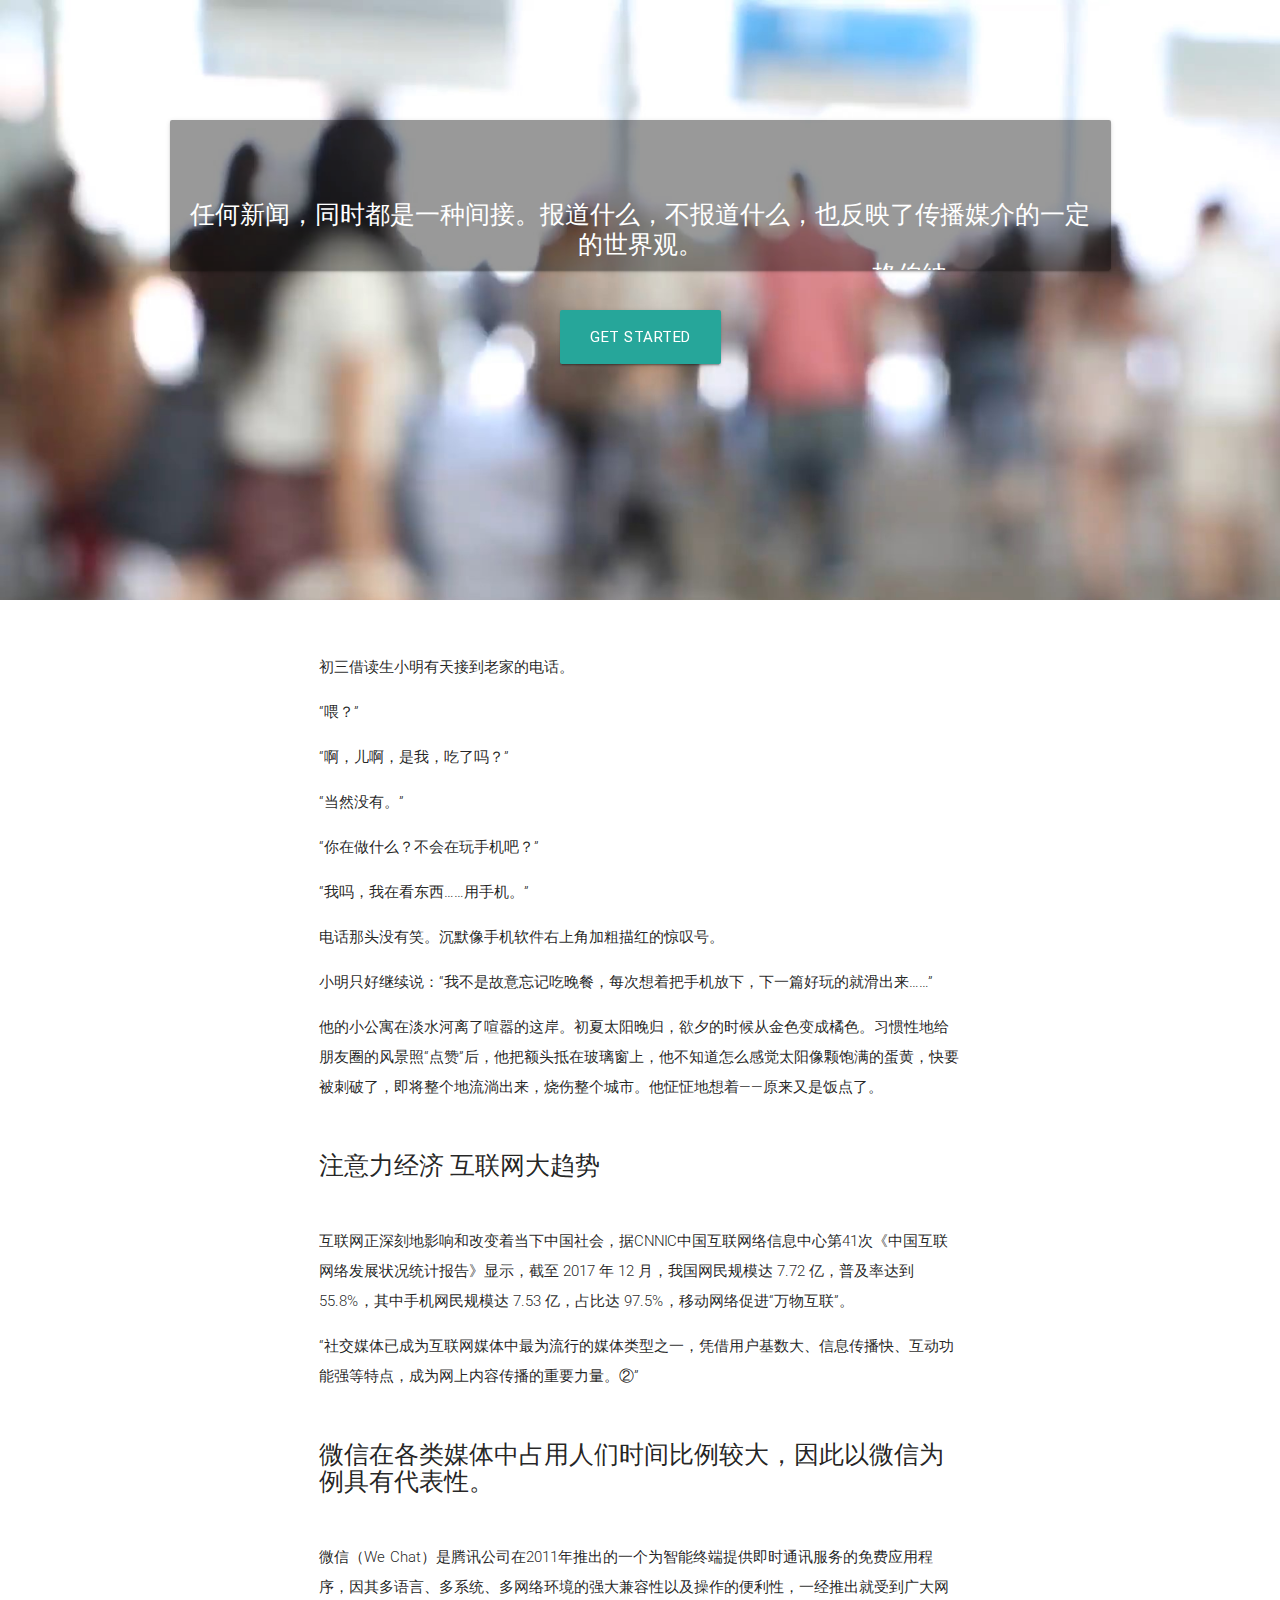
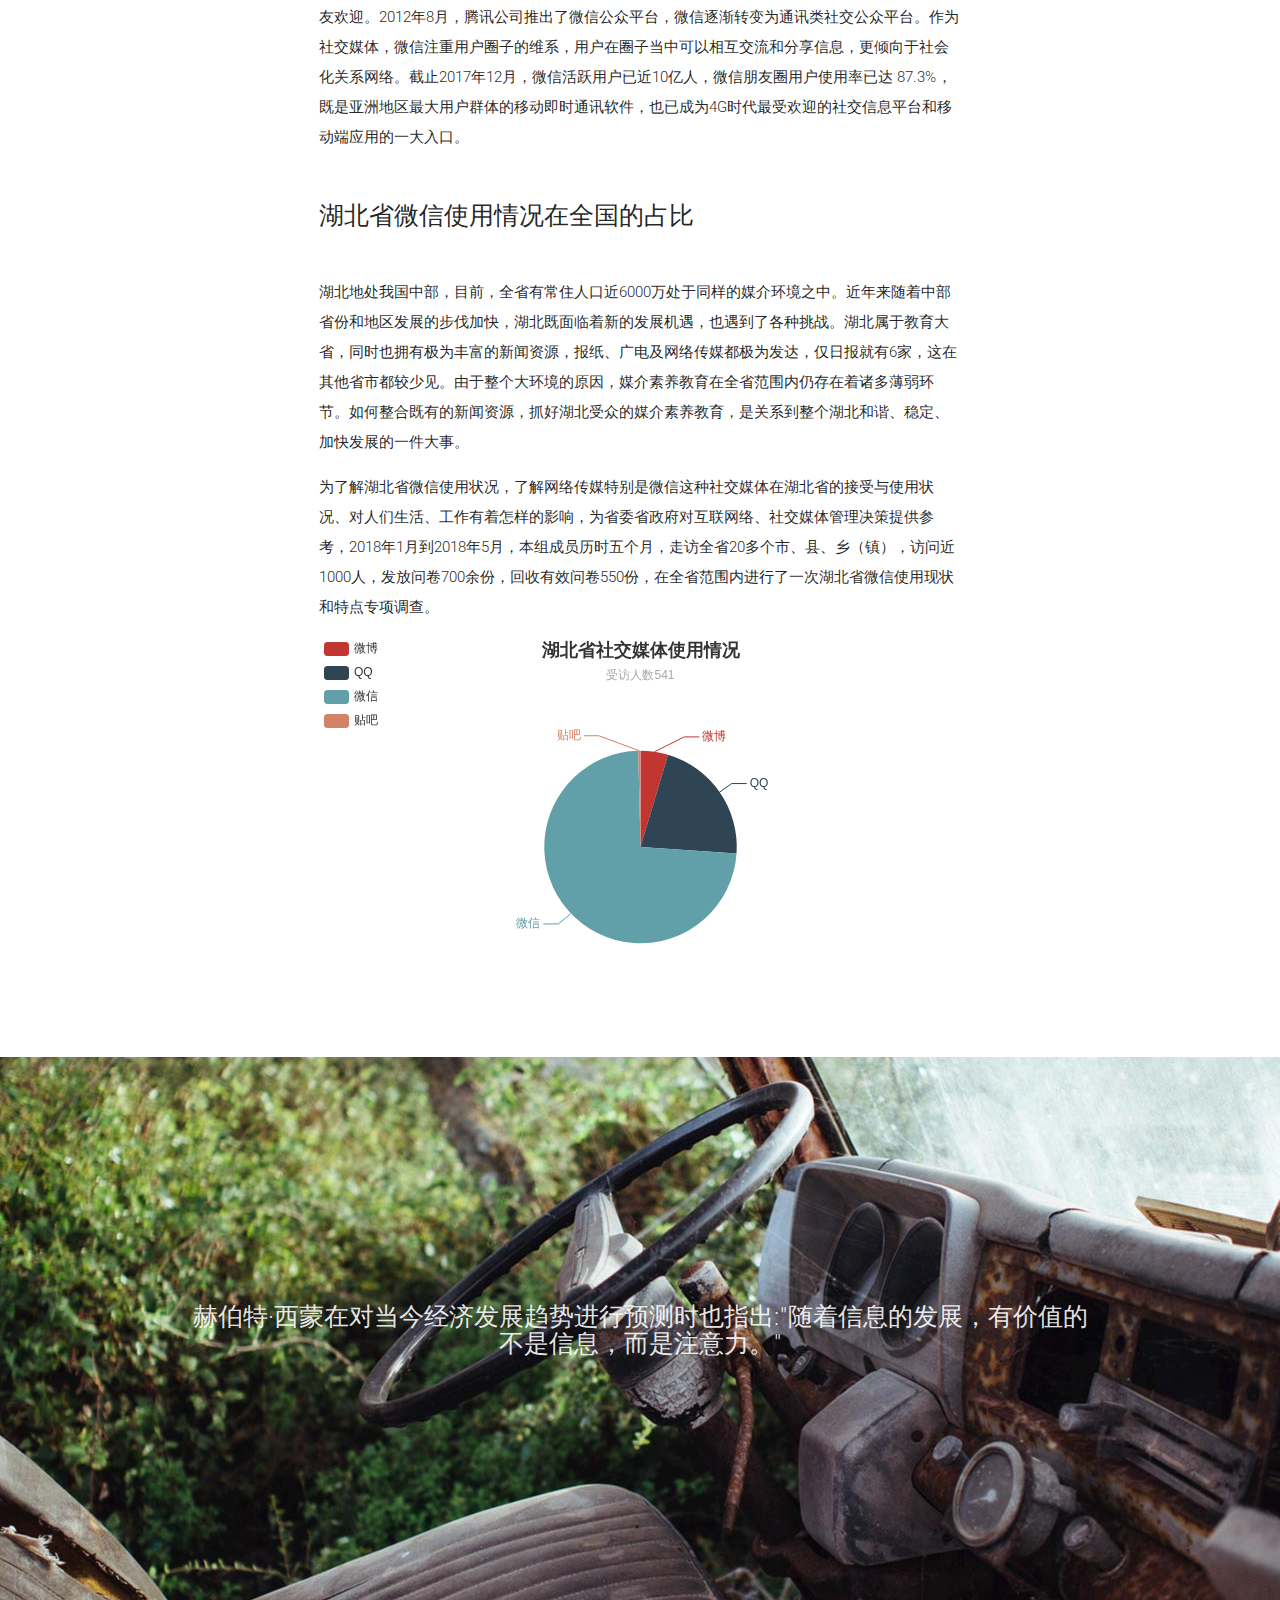
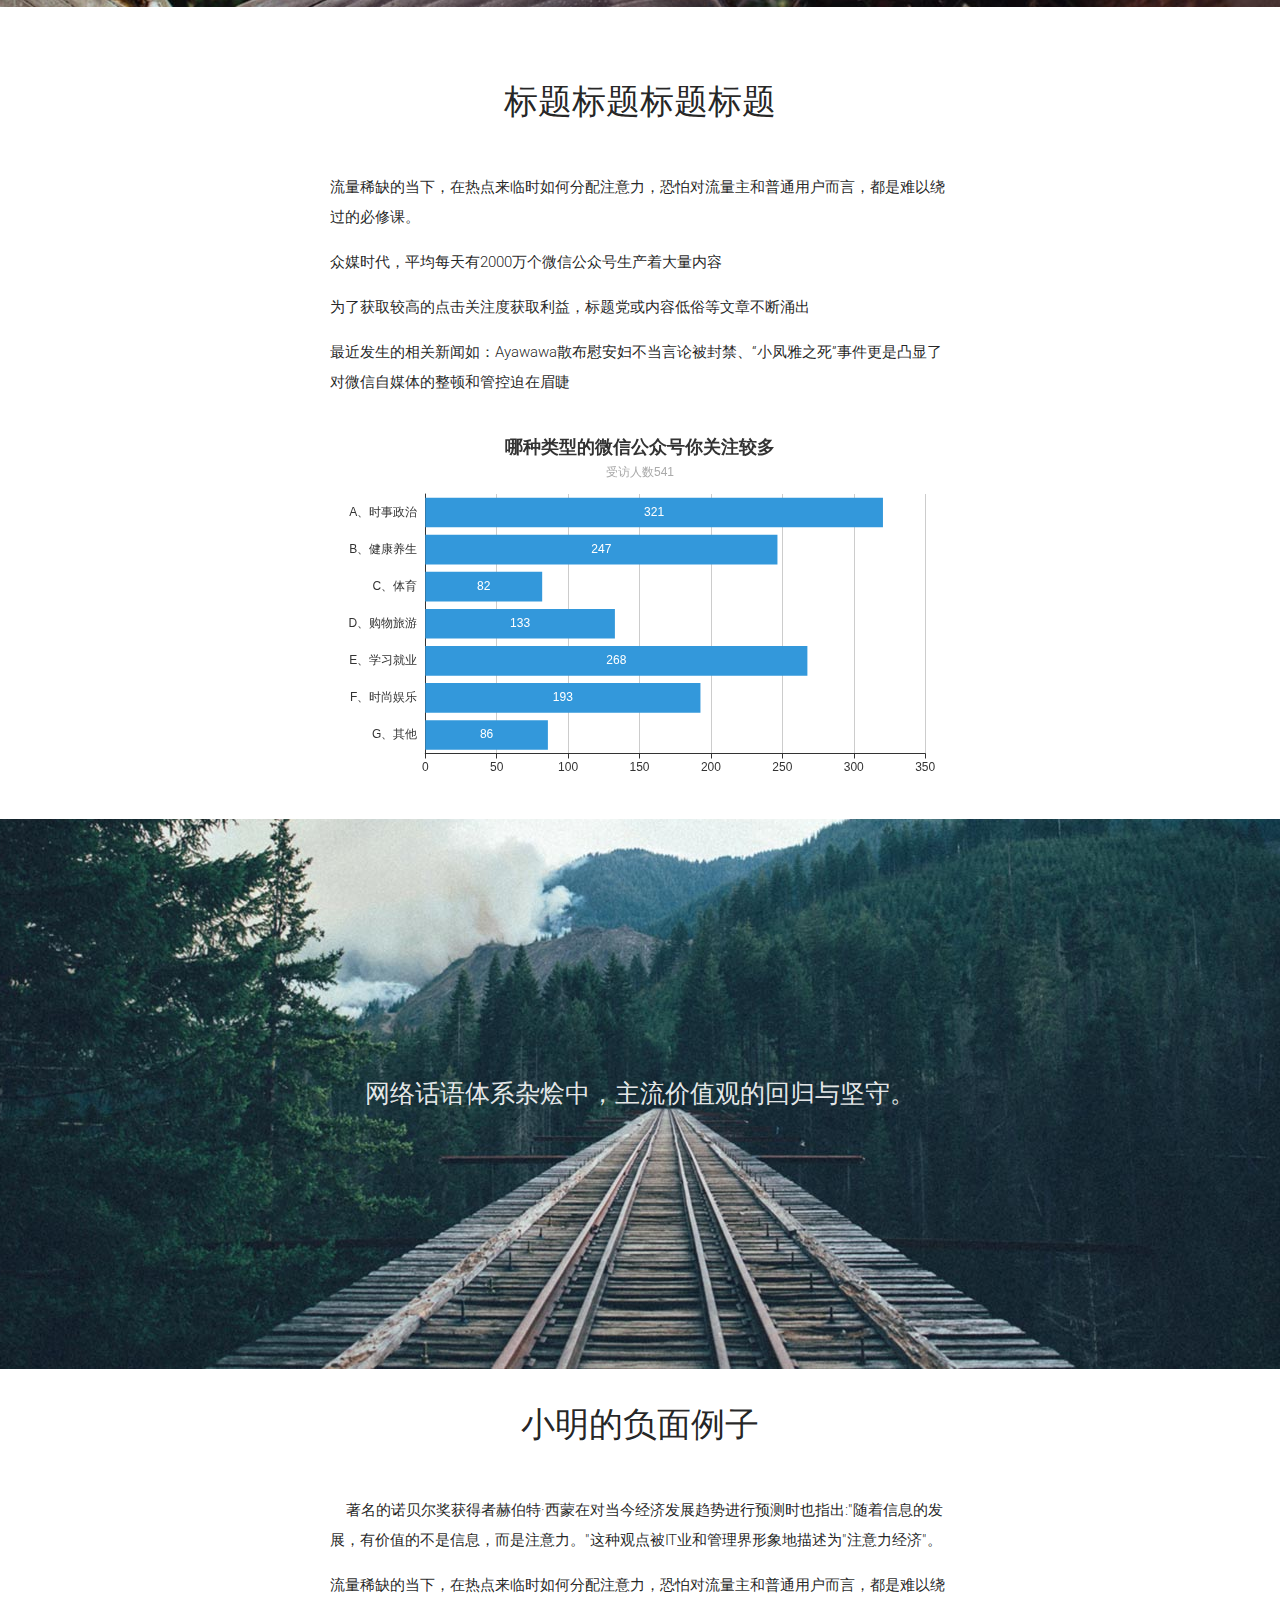
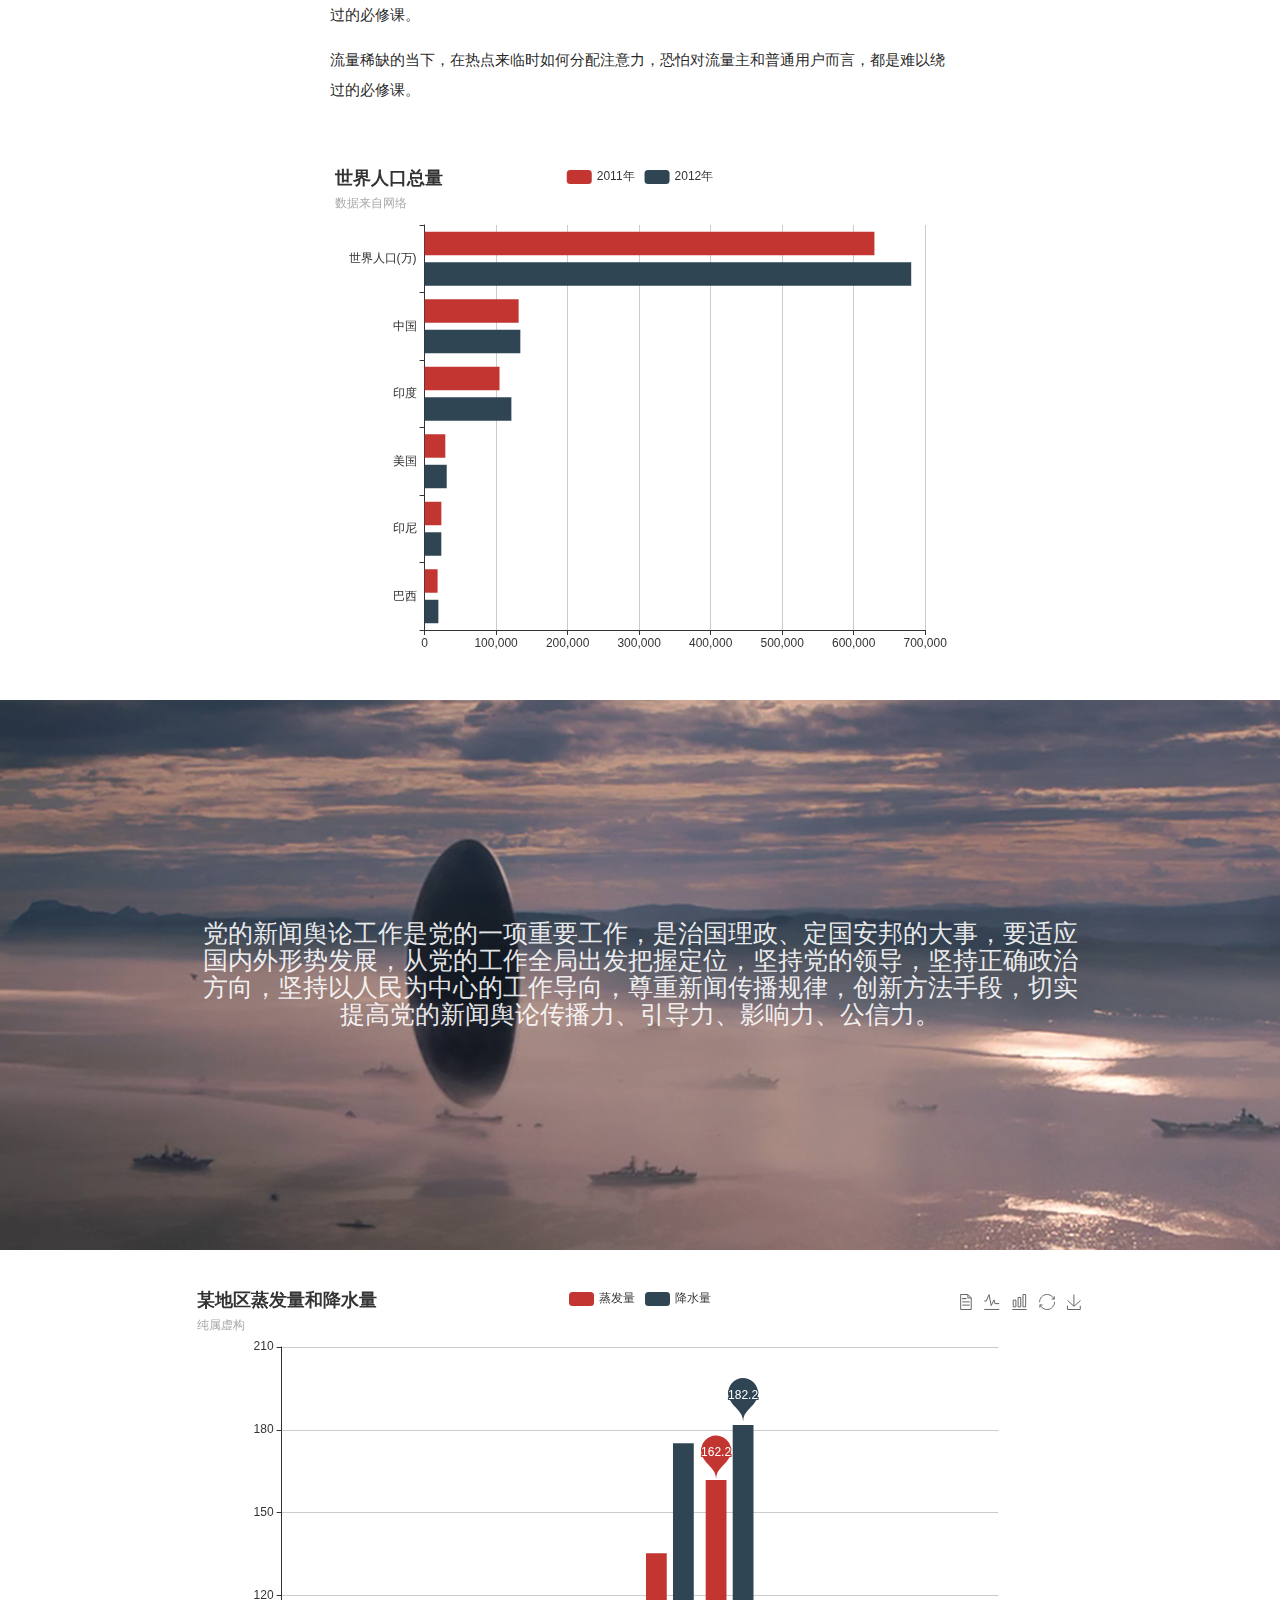
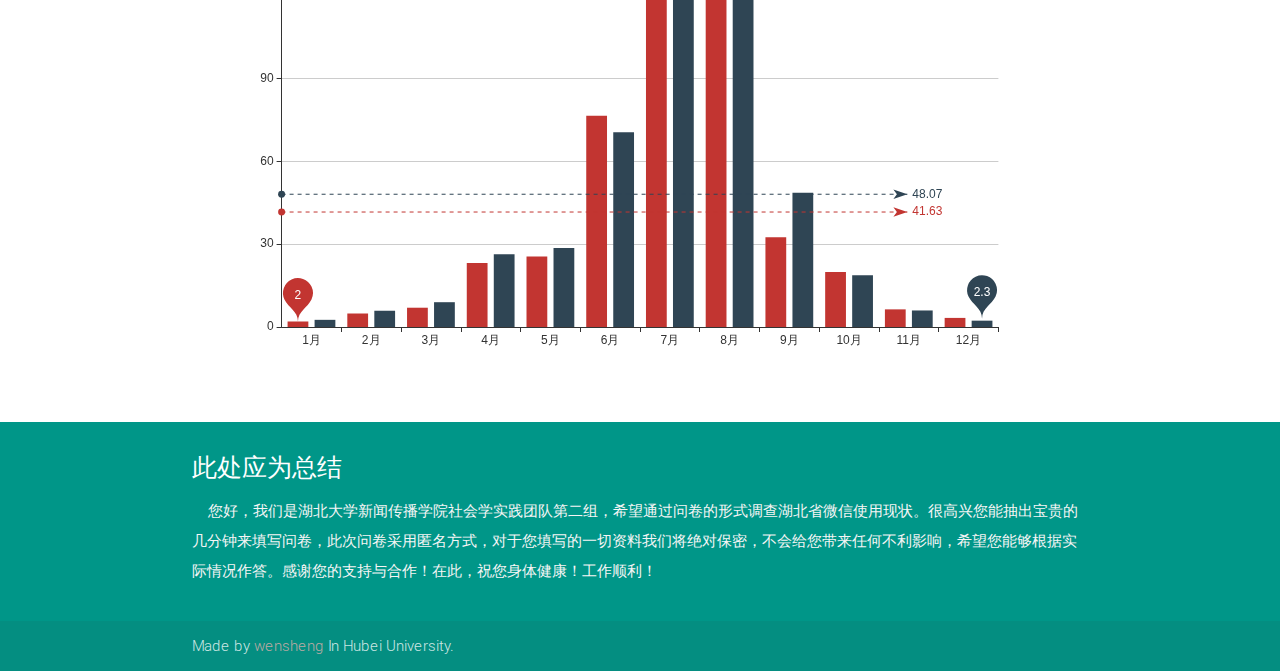
==== index.html @ fddc5b0d "Add files via upload" ====
<!DOCTYPE html>
<html lang="en">
<head>
  <meta http-equiv="Content-Type" content="text/html; charset=UTF-8"/>
  <meta name="viewport" content="width=device-width, initial-scale=1, maximum-scale=1.0, user-scalable=no"/>
  <title>湖北省微信使用状况报告</title>

  <!-- CSS  -->
  <!--<link href="https://fonts.googleapis.com/icon?family=Material+Icons" rel="stylesheet">-->
  <script src="http://libs.baidu.com/jquery/1.11.3/jquery.min.js"></script>
  <link href="css/materialize.css" type="text/css" rel="stylesheet" media="screen,projection"/>
  <link href="css/style.css" type="text/css" rel="stylesheet" media="screen,projection"/>
</head>
<body>
  <div id="index-banner" class="parallax-container parallax-container1">
    <div class="section no-pad-bot">
      <div class="container">
        <br><br>
        <!--<h1 class="header center white-text text-lighten-2">初三的小明沉迷于微信圈</h1>-->
        <p>&nbsp;</p>
        <p>&nbsp;</p>
        <div class="row center valign-wrapperr" style="bottom: 50%; ">
        	 <div class="row center">
		          <div class="card  darken-1" id="head_card">
		            <div class="card-content white-text" id="scroll">
		            	<!--<ul>
		            		<li>任何新闻，同时都是一种间接。报道什么，不报道什么，也反映了传播媒介的一定的世界观。              ——格伯纳</li>
		            		<li>而模仿是最基本的社会现象。                  ——塔尔德</li>
		            	</ul>
		            	<script src="js/scroll.js" type="text/javascript" charset="utf-8"></script>-->
		              <!--<span class="card-title">
		              	<h3 class="header center white-text text-lighten-2">新闻会传达某种世界观——而人们会不知不觉模仿，从而被影响</h3>
		              </span>-->
		              <p>&nbsp;</p>
		              <p>&nbsp;</p>
		              <p>任何新闻，同时都是一种间接。报道什么，不报道什么，也反映了传播媒介的一定的世界观。</p>
		              
		              <p style="text-indent:20em;">——格伯纳</p>
		              <p>&nbsp;</p>
		              <p>&nbsp;</p>
		              <p>而模仿是最基本的社会现象。</p>
		              <p style="text-indent:20em;">——塔尔德</p>
		            
		            </div>    
		          </div>
		        
		      </div>
          <!--<h6 class="header col s12  blue-text text-darken-2">
          	小明的故事 （初三的小明沉迷于微信圈，面对我们的采访，小明妈妈有些恨铁不成钢的说：你看看，怕影响他学习，一个游戏软件都不让他装，就留了个微信让他联系，没想到….脑洞哈哈）
         	互联网正深刻地影响和改变着当下中国社会，据CNNIC中国互联网络信息中心第41次《中国互联网络发展状况统计报告》显示，截至 2017 年 12 月，我国网民规模达 7.72 亿，普及率达到 55.8%，其中手机网民规模达 7.53 亿，占比达 97.5%，移动网络促进“万物互联”。 2012年8月，腾讯公司推出了微信公众平台，微信逐渐转变为通讯类社交公众平台。作为社交媒体，微信注重用户圈子的维系，用户在圈子当中可以相互交流和分享信息，更倾向于社会化关系网络。截止2017年12月，微信活跃用户已近10亿人，微信朋友圈用户使用率已达 87.3%，既是亚洲地区最大用户群体的移动即时通讯软件，也已成为4G时代最受欢迎的社交信息平台和移动端应用的一大入口。
          </h6>-->
        </div>
        <div class="row center">
          <a href="#main" id="download-button" class="btn-large waves-effect waves-light teal lighten-1">Get Started</a>
        </div>
        <br><br>
      </div>
    </div>
    
    <div class="parallax"><!--<img src="background1.jpg" alt="Unsplashed background img 1">-->
    	<video autoplay loop poster="blurrycrowd.jpg" class="responsive-video">
    		<source src="blurrycrowd.mp4" type="video/mp4">
  		</video>
    </div>
  </div>


  <div class="container">
    <div class="section">
	
      <!--   Icon Section   -->
	    <div class="row">
			<div class="container" id="main">
			    <div class="section">
			
			      <div class="row">
			        <div class="col s12 center">
			          <h3><i class="mdi-content-send brown-text"></i></h3>
			         <!-- <h4>互联网正深刻地影响和改变着当下中国社会</h4>-->
			          
			          <p class="left-align light">
			          	初三借读生小明有天接到老家的电话。
			          </p>
			          <p class="left-align light">
			          	“喂？”
			          </p>
			          <p class="left-align light">
			          	“啊，儿啊，是我，吃了吗？”
			          </p>
			          <p class="left-align light">
			          	“当然没有。”
			          </p>
			          <p class="left-align light">
			          	“你在做什么？不会在玩手机吧？”
			          </p>
			          <p class="left-align light">
			          	“我吗，我在看东西……用手机。”
			          </p>
			          
			          <p class="left-align light">
			          	电话那头没有笑。沉默像手机软件右上角加粗描红的惊叹号。
			          </p>
			          <p class="left-align light">
			          	小明只好继续说：“我不是故意忘记吃晚餐，每次想着把手机放下，下一篇好玩的就滑出来……”
			          </p>
			          <p class="left-align light">
			          	他的小公寓在淡水河离了喧嚣的这岸。初夏太阳晚归，欲夕的时候从金色变成橘色。习惯性地给朋友圈的风景照“点赞”后，他把额头抵在玻璃窗上，他不知道怎么感觉太阳像颗饱满的蛋黄，快要被刺破了，即将整个地流淌出来，烧伤整个城市。他怔怔地想着——原来又是饭点了。
			          </p>
			          <br />
			          <h5 class="left-align">注意力经济 互联网大趋势</h5>
			          <br />
			           <p class="left-align light">
			          	互联网正深刻地影响和改变着当下中国社会，据CNNIC中国互联网络信息中心第41次《中国互联网络发展状况统计报告》显示，截至 2017 年 12 月，我国网民规模达 7.72 亿，普及率达到 55.8%，其中手机网民规模达 7.53 亿，占比达 97.5%，移动网络促进“万物互联”。
			          </p>
			          <p class="left-align light">
			          	“社交媒体已成为互联网媒体中最为流行的媒体类型之一，凭借用户基数大、信息传播快、互动功能强等特点，成为网上内容传播的重要力量。②”
			          </p>
			          <br />
			          <h5 class="left-align">微信在各类媒体中占用人们时间比例较大，因此以微信为例具有代表性。</h5>
		            <br />
			           <p class="left-align light">
			          	微信（We Chat）是腾讯公司在2011年推出的一个为智能终端提供即时通讯服务的免费应用程序，因其多语言、多系统、多网络环境的强大兼容性以及操作的便利性，一经推出就受到广大网友欢迎。2012年8月，腾讯公司推出了微信公众平台，微信逐渐转变为通讯类社交公众平台。作为社交媒体，微信注重用户圈子的维系，用户在圈子当中可以相互交流和分享信息，更倾向于社会化关系网络。截止2017年12月，微信活跃用户已近10亿人，微信朋友圈用户使用率已达 87.3%，既是亚洲地区最大用户群体的移动即时通讯软件，也已成为4G时代最受欢迎的社交信息平台和移动端应用的一大入口。
			          </p>
			           
			          <br />
			          <h5 class="left-align">湖北省微信使用情况在全国的占比</h5>
		            <br />
		            <p class="left-align light">
			          	湖北地处我国中部，目前，全省有常住人口近6000万处于同样的媒介环境之中。近年来随着中部省份和地区发展的步伐加快，湖北既面临着新的发展机遇，也遇到了各种挑战。湖北属于教育大省，同时也拥有极为丰富的新闻资源，报纸、广电及网络传媒都极为发达，仅日报就有6家，这在其他省市都较少见。由于整个大环境的原因，媒介素养教育在全省范围内仍存在着诸多薄弱环节。如何整合既有的新闻资源，抓好湖北受众的媒介素养教育，是关系到整个湖北和谐、稳定、加快发展的一件大事。
			          </p>
			          <p class="left-align light">
			          	为了解湖北省微信使用状况，了解网络传媒特别是微信这种社交媒体在湖北省的接受与使用状况、对人们生活、工作有着怎样的影响，为省委省政府对互联网络、社交媒体管理决策提供参考，2018年1月到2018年5月，本组成员历时五个月，走访全省20多个市、县、乡（镇），访问近1000人，发放问卷700余份，回收有效问卷550份，在全省范围内进行了一次湖北省微信使用现状和特点专项调查。
			          </p>
			            <div class="responsive-img" style="height: 350px;">
				         		<div id="container1" style="height: 100%"></div>				      
			            </div>
		            </div>
			      </div>
			    </div>
			 </div>
        </div>
      </div>

    </div>
  </div>


  <div class="parallax-container valign-wrapper">
    <div class="section no-pad-bot">
      <div class="container">
        <div class="row center">
          <h5 class="header col s12 light">
          	赫伯特·西蒙在对当今经济发展趋势进行预测时也指出:"随着信息的发展，有价值的不是信息，而是注意力。"
          </h5>
          <!--<h5 class="header col s4 offset-s8">
          	————江泽民
          </h5>-->
        </div>
      </div>
    </div>
    <div class="parallax"><img src="background2.jpg" alt="Unsplashed background img 2"></div>
  </div>

  <div class="container">
    <div class="section">

      <div class="row">
      	<div class="container"> 
        <div class="col s12 center">
          <h3><i class="mdi-content-send brown-text"></i></h3>
          <br />
          <h4 >标题标题标题标题</h4>
          <br />
          <p class="left-align light">
          	流量稀缺的当下，在热点来临时如何分配注意力，恐怕对流量主和普通用户而言，都是难以绕过的必修课。
          </p>
         
           <p class="left-align light">
          	众媒时代，平均每天有2000万个微信公众号生产着大量内容
          </p>
          <p class="left-align light">
          	为了获取较高的点击关注度获取利益，标题党或内容低俗等文章不断涌出
          </p>
          <p class="left-align light">
          	最近发生的相关新闻如：Ayawawa散布慰安妇不当言论被封禁、“小凤雅之死”事件更是凸显了对微信自媒体的整顿和管控迫在眉睫
          </p>
          <br />
          
          <div class="responsive-img" style="height: 350px;">
          	
          	<div id="container2" style="height: 100%"></div>
          </div>	      
        </div>
      
      	</div>
     </div>
    </div>
  </div>


  <div class="parallax-container valign-wrapper">
    <div class="section no-pad-bot">
      <div class="container">
        <div class="row center">
          <h5 class="header col s12 light">
          	网络话语体系杂烩中，主流价值观的回归与坚守。
          </h5>
        </div>
      </div>
    </div>
    <div class="parallax"><img src="background3.jpg" alt="Unsplashed background img 3"></div>
  </div>
  
  <div class="container">
    <div class="section">

      <div class="row">
      	<div class="container">
	        <div class="col s12 center">
	          <h3><i class="mdi-content-send brown-text"></i></h3>
	          <h4>小明的负面例子</h4>
	          <br />
	          <p class="left-align light">
	          	&nbsp;&nbsp;&nbsp;&nbsp;著名的诺贝尔奖获得者赫伯特·西蒙在对当今经济发展趋势进行预测时也指出:"随着信息的发展，有价值的不是信息，而是注意力。"这种观点被IT业和管理界形象地描述为"注意力经济"。
	          </p>
	          <p class="left-align light">
          	流量稀缺的当下，在热点来临时如何分配注意力，恐怕对流量主和普通用户而言，都是难以绕过的必修课。
          	</p>
          	<p class="left-align light">
          	流量稀缺的当下，在热点来临时如何分配注意力，恐怕对流量主和普通用户而言，都是难以绕过的必修课。
          	</p>
	          <br /><br />
	          <div class="responsive-img" style="height: 500px;">
	          	<div id="container3" style="height: 100%"></div>
	          </div>	      
	        </div>
      
      	</div>
	</div>
    </div>
  </div>
  
  <div class="parallax-container valign-wrapper">
    <div class="section no-pad-bot">
      <div class="container">
        <div class="row center">
          <h5 class="header col s12 light">
          	党的新闻舆论工作是党的一项重要工作，是治国理政、定国安邦的大事，要适应国内外形势发展，从党的工作全局出发把握定位，坚持党的领导，坚持正确政治方向，坚持以人民为中心的工作导向，尊重新闻传播规律，创新方法手段，切实提高党的新闻舆论传播力、引导力、影响力、公信力。
          </h5>
        </div>
      </div>
    </div>
    <div class="parallax"><img src="img/bg6.jpg" alt="Unsplashed background img 3"></div>
  </div>
  
  <div class="container">
    <div class="section">

      <div class="row">
        <div class="col s12 center">
          <h3><i class="mdi-content-send brown-text"></i></h3>
          
          <div class="responsive-img" style="height: 700px;">
          	<div id="container4" style="height: 100%"></div>
          </div>	      
        </div>
      </div>

    </div>
  </div>
  
 

  <footer class="page-footer teal">
    <div class="container">
      <div class="row">
        <div class="col s12 ">
          <h5 class="white-text">此处应为总结</h5>
          <p class="grey-text text-lighten-4">
          	&nbsp;&nbsp;&nbsp;&nbsp;您好，我们是湖北大学新闻传播学院社会学实践团队第二组，希望通过问卷的形式调查湖北省微信使用现状。很高兴您能抽出宝贵的几分钟来填写问卷，此次问卷采用匿名方式，对于您填写的一切资料我们将绝对保密，不会给您带来任何不利影响，希望您能够根据实际情况作答。感谢您的支持与合作！在此，祝您身体健康！工作顺利！
          </p>


        </div>
        <!--<div class="col l3 s12">
          <h5 class="white-text">Settings</h5>
          <ul>
            <li><a class="white-text" href="#!">Link 1</a></li>
            <li><a class="white-text" href="#!">Link 2</a></li>
            <li><a class="white-text" href="#!">Link 3</a></li>
            <li><a class="white-text" href="#!">Link 4</a></li>
          </ul>
        </div>
        <div class="col l3 s12">
          <h5 class="white-text">Connect</h5>
          <ul>
            <li><a class="white-text" href="#!">Link 1</a></li>
            <li><a class="white-text" href="#!">Link 2</a></li>
            <li><a class="white-text" href="#!">Link 3</a></li>
            <li><a class="white-text" href="#!">Link 4</a></li>
          </ul>
        </div>-->
      </div>
    </div>
    <div class="footer-copyright">
      <div class="container">
      Made by <a class="brown-text text-lighten-3" href="mailto:948290581@qq.com">wensheng</a> In Hubei University.
      </div>
    </div>
  </footer>


  <!--  Scripts-->
  <script src="js/jquery-3.3.1.min.js" type="text/javascript" charset="utf-8"></script>
  <script src="js/materialize.js"></script>
  <script src="js/init.js"></script>
  <script src="js/echarts.common.min.js" type="text/javascript" charset="utf-8"></script>
    <script type="text/javascript">
		var dom = document.getElementById("container1");
		var myChart = echarts.init(dom);
		var app = {};
		option = null;
		option = {
    title : {
        text: '湖北省社交媒体使用情况',
        subtext: '受访人数541',
        x:'center'
    },
    tooltip : {
        trigger: 'item',
        formatter: "{a} <br/>{b} : {c} ({d}%)"
    },
    legend: {
        orient: 'vertical',
        left: 'left',
        data: ['微博','QQ','微信','贴吧']
    },
    series : [
        {
            name: '访问来源',
            type: 'pie',
            radius : '55%',
            center: ['50%', '60%'],
            data:[
                {value:25, name:'微博'},
                {value:116, name:'QQ'},
                {value:398, name:'微信'},
                {value:2, name:'贴吧'}
            ],
            itemStyle: {
                emphasis: {
                    shadowBlur: 10,
                    shadowOffsetX: 0,
                    shadowColor: 'rgba(0, 0, 0, 0.5)'
                }
            }
        }
    ]
};
		if (option && typeof option === "object") {
			myChart.setOption(option, true);
		}
   </script>

    <script type="text/javascript">
			var dom = document.getElementById("container2");
			var myChart = echarts.init(dom);
			var app = {};
			app.title = '正负条形图';

option = {
	title : {
        text: '哪种类型的微信公众号你关注较多',
        subtext: '受访人数541',
        x:'center'
    },
	color: ['#3398DB'],
    tooltip : {
        trigger: 'axis',
        axisPointer : {            // 坐标轴指示器，坐标轴触发有效
            type : 'shadow'        // 默认为直线，可选为：'line' | 'shadow'
        }
    },
    
    grid: {
        left: '3%',
        right: '4%',
        bottom: '3%',
        containLabel: true
    },
    xAxis : [
        {
            type : 'value'
        }
    ],
    yAxis : [
        {
            type : 'category',
            axisTick : {show: false},
            data : ['G、其他','F、时尚娱乐','E、学习就业','D、购物旅游','C、体育','B、健康养生','A、时事政治']
        }
    ],
    series : [
        {
            name:'受访人数541',
            type:'bar',
            label: {
                normal: {
                    show: true,
                    position: 'inside'
                }
            },
            data:[86, 193, 268, 133, 82, 247, 321]
        }
    ]
};
			if (option && typeof option === "object") {
				myChart.setOption(option, true);
			}
       </script>
        <script type="text/javascript">
			var dom = document.getElementById("container3");
			var myChart = echarts.init(dom);
			var app = {};
			option = null;
			app.title = '世界人口总量 - 条形图';

			option = {
				title: {
					text: '世界人口总量',
					subtext: '数据来自网络'
				},
				tooltip: {
					trigger: 'axis',
					axisPointer: {
						type: 'shadow'
					}
				},
				legend: {
					data: ['2011年', '2012年']
				},
				grid: {
					left: '3%',
					right: '4%',
					bottom: '3%',
					containLabel: true
				},
				xAxis: {
					type: 'value',
					boundaryGap: [0, 0.01]
				},
				yAxis: {
					type: 'category',
					data: ['巴西','印尼','美国','印度','中国','世界人口(万)']
				},
				series: [
					{
						name: '2011年',
						type: 'bar',
						data: [18203, 23489, 29034, 104970, 131744, 630230]
					},
					{
						name: '2012年',
						type: 'bar',
						data: [19325, 23438, 31000, 121594, 134141, 681807]
					}
				]
			};
			;
			if (option && typeof option === "object") {
				myChart.setOption(option, true);
			}
       </script>
        <script type="text/javascript">
			var dom = document.getElementById("container4");
			var myChart = echarts.init(dom);
			var app = {};
			option = null;
			option = {
			    title : {
			        text: '某地区蒸发量和降水量',
			        subtext: '纯属虚构'
			    },
			    tooltip : {
			        trigger: 'axis'
			    },
			    legend: {
			        data:['蒸发量','降水量']
			    },
			    toolbox: {
			        show : true,
			        feature : {
			            dataView : {show: true, readOnly: false},
			            magicType : {show: true, type: ['line', 'bar']},
			            restore : {show: true},
			            saveAsImage : {show: true}
			        }
			    },
			    calculable : true,
			    xAxis : [
			        {
			            type : 'category',
			            data : ['1月','2月','3月','4月','5月','6月','7月','8月','9月','10月','11月','12月']
			        }
			    ],
			    yAxis : [
			        {
			            type : 'value'
			        }
			    ],
			    series : [
			        {
			            name:'蒸发量',
			            type:'bar',
			            data:[2.0, 4.9, 7.0, 23.2, 25.6, 76.7, 135.6, 162.2, 32.6, 20.0, 6.4, 3.3],
			            markPoint : {
			                data : [
			                    {type : 'max', name: '最大值'},
			                    {type : 'min', name: '最小值'}
			                ]
			            },
			            markLine : {
			                data : [
			                    {type : 'average', name: '平均值'}
			                ]
			            }
			        },
			        {
			            name:'降水量',
			            type:'bar',
			            data:[2.6, 5.9, 9.0, 26.4, 28.7, 70.7, 175.6, 182.2, 48.7, 18.8, 6.0, 2.3],
			            markPoint : {
			                data : [
			                    {name : '年最高', value : 182.2, xAxis: 7, yAxis: 183},
			                    {name : '年最低', value : 2.3, xAxis: 11, yAxis: 3}
			                ]
			            },
			            markLine : {
			                data : [
			                    {type : 'average', name : '平均值'}
			                ]
			            }
			        }
			    ]
			};
			;
			if (option && typeof option === "object") {
			    myChart.setOption(option, true);
			}
       </script>
  </body>
</html>
---- css/style.css ----
/* Custom Stylesheet */
/**
 * Use this file to override Materialize files so you can update
 * the core Materialize files in the future
 *
 * Made By MaterializeCSS.com
 */

nav ul a,
nav .brand-logo {
  color: #444;
}

p {
  line-height: 2rem;
}

.button-collapse {
  color: #26a69a;
}
.card {
	/*width:700px;*/
	height:150px;
	overflow:hidden;
	margin:auto;
	position:relative;
}
@keyframes anis {
	100% {
	transform:translateY(-200px)
}}img {
	position:absolute;
}
#scroll {
	animation:anis 10s linear infinite;
	font-size: 25px;
}
#scroll:hover {
	animation-play-state:paused;
}
.container:first-child {
	position: relative;
}

.parallax-container1 {
  min-height: 600px !important;
  line-height: 0;
  height: auto;
}

.parallax-container {
  min-height: 550px;
  line-height: 0;
  height: auto;
  color: rgba(255,255,255,.9);
}
  .parallax-container .section {
    width: 100%;
  }

@media only screen and (max-width : 992px) {
  .parallax-container .section {
    position: absolute;
    top: 40%;
  }
  #index-banner .section {
    top: 10%;
  }
}

@media only screen and (max-width : 600px) {
  #index-banner .section {
    top: 0;
  }
}

.icon-block {
  padding: 0 15px;
}
.icon-block .material-icons {
  font-size: inherit;
}

footer.page-footer {
  margin: 0;
}

#head_card {
	background-color: rgba(0,0,0,0.4);
}
#first_left {
	
}
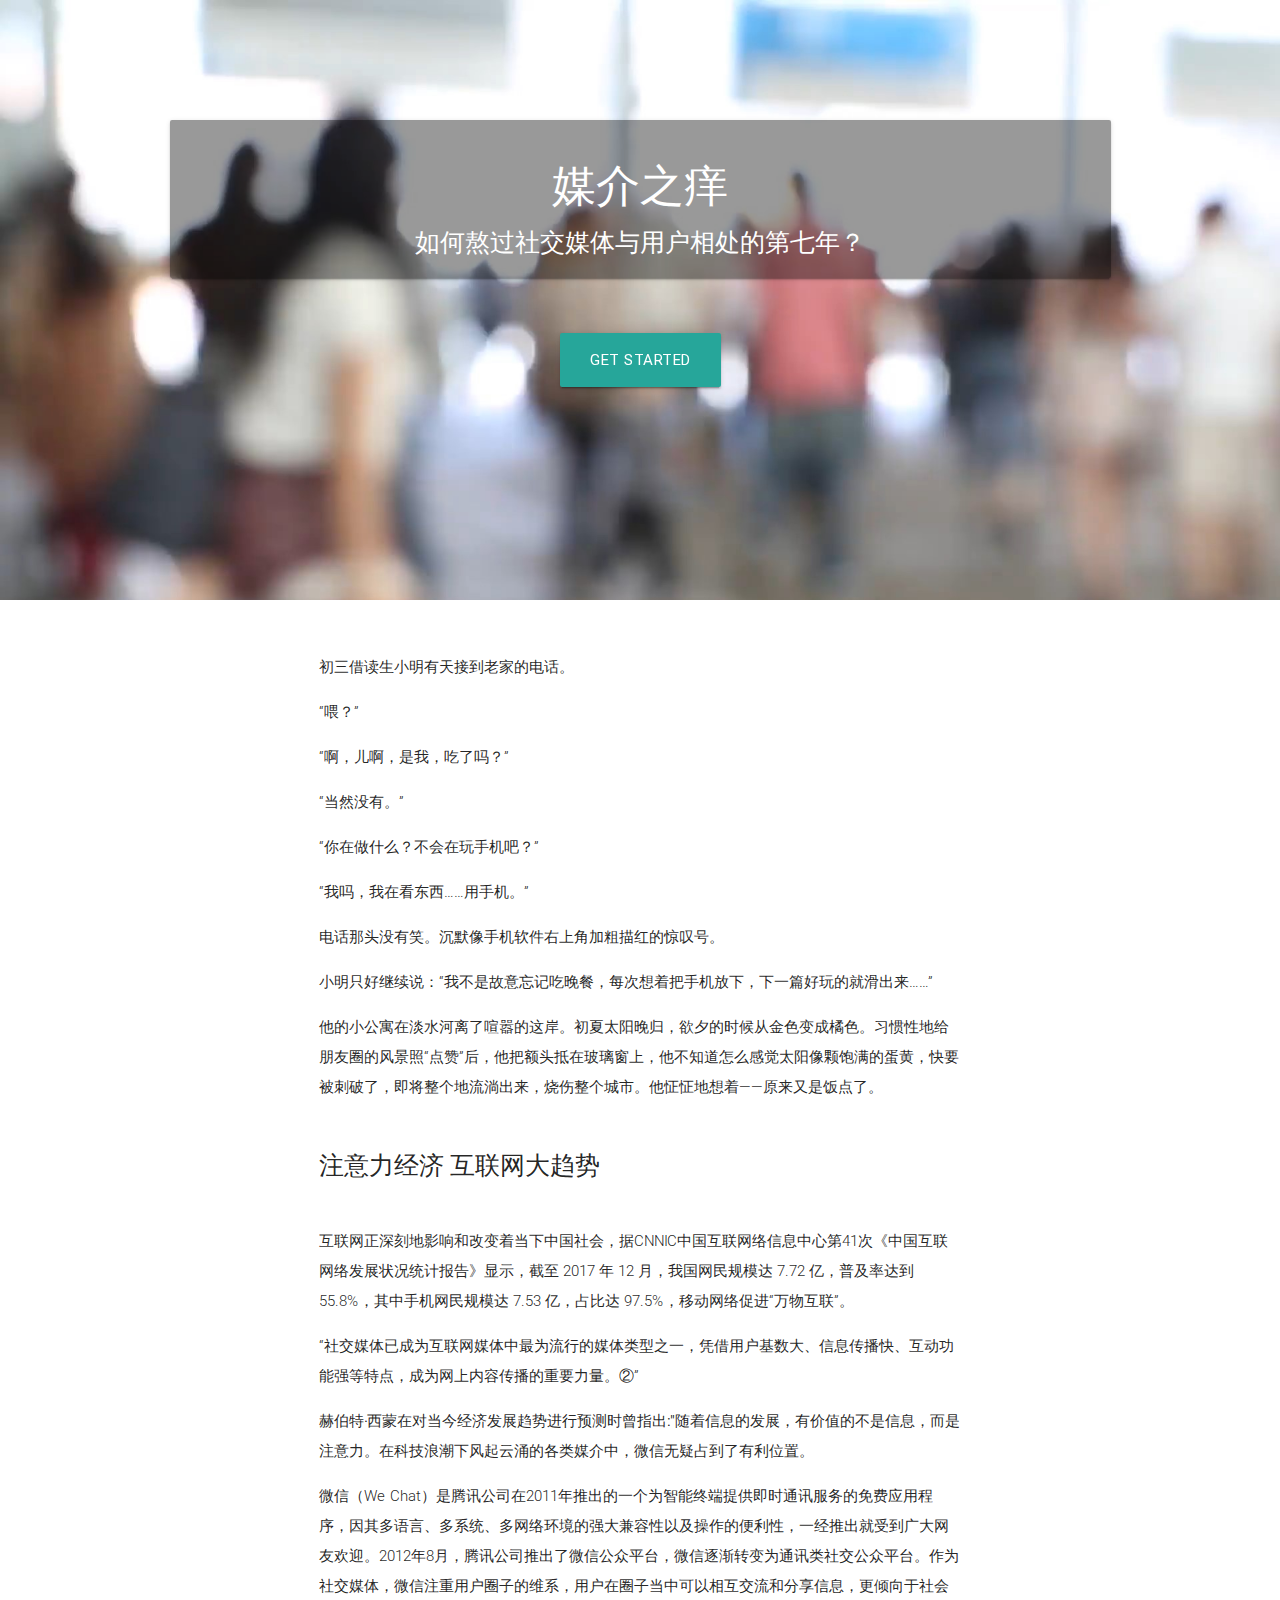
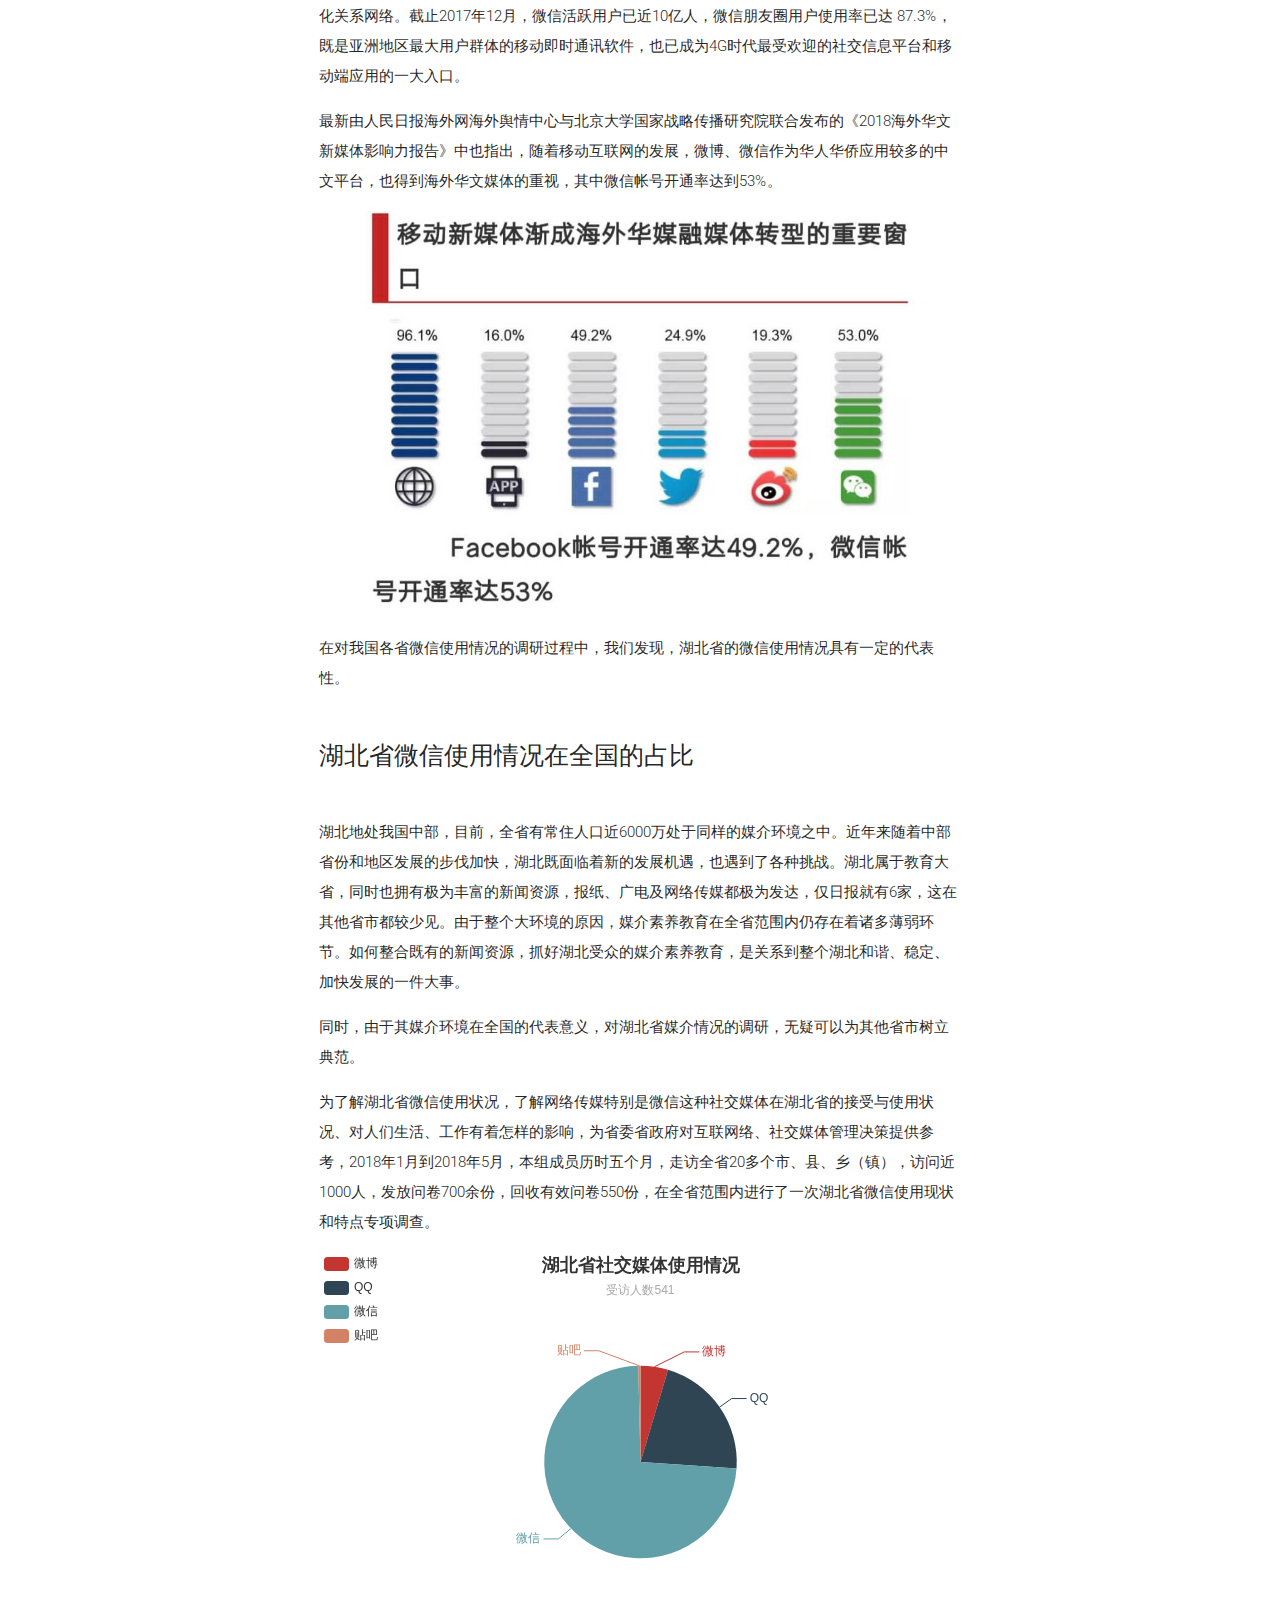
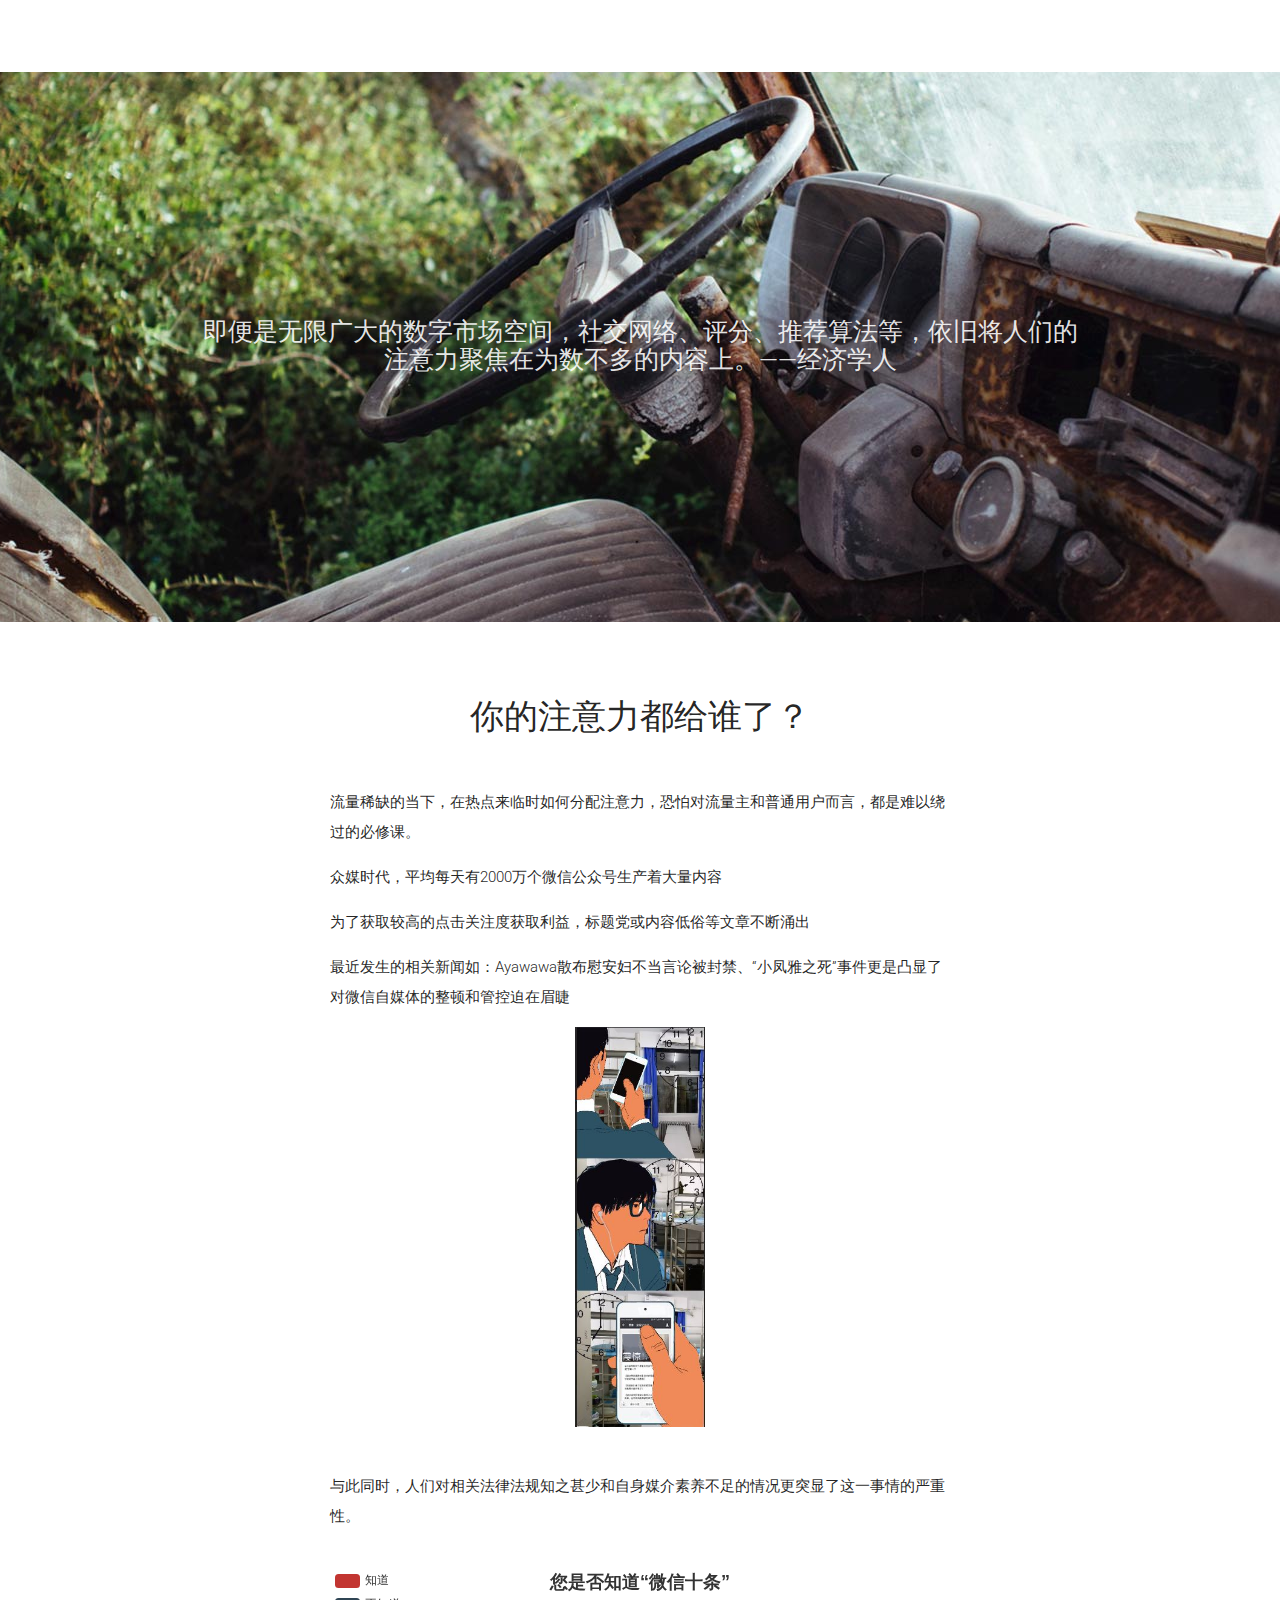
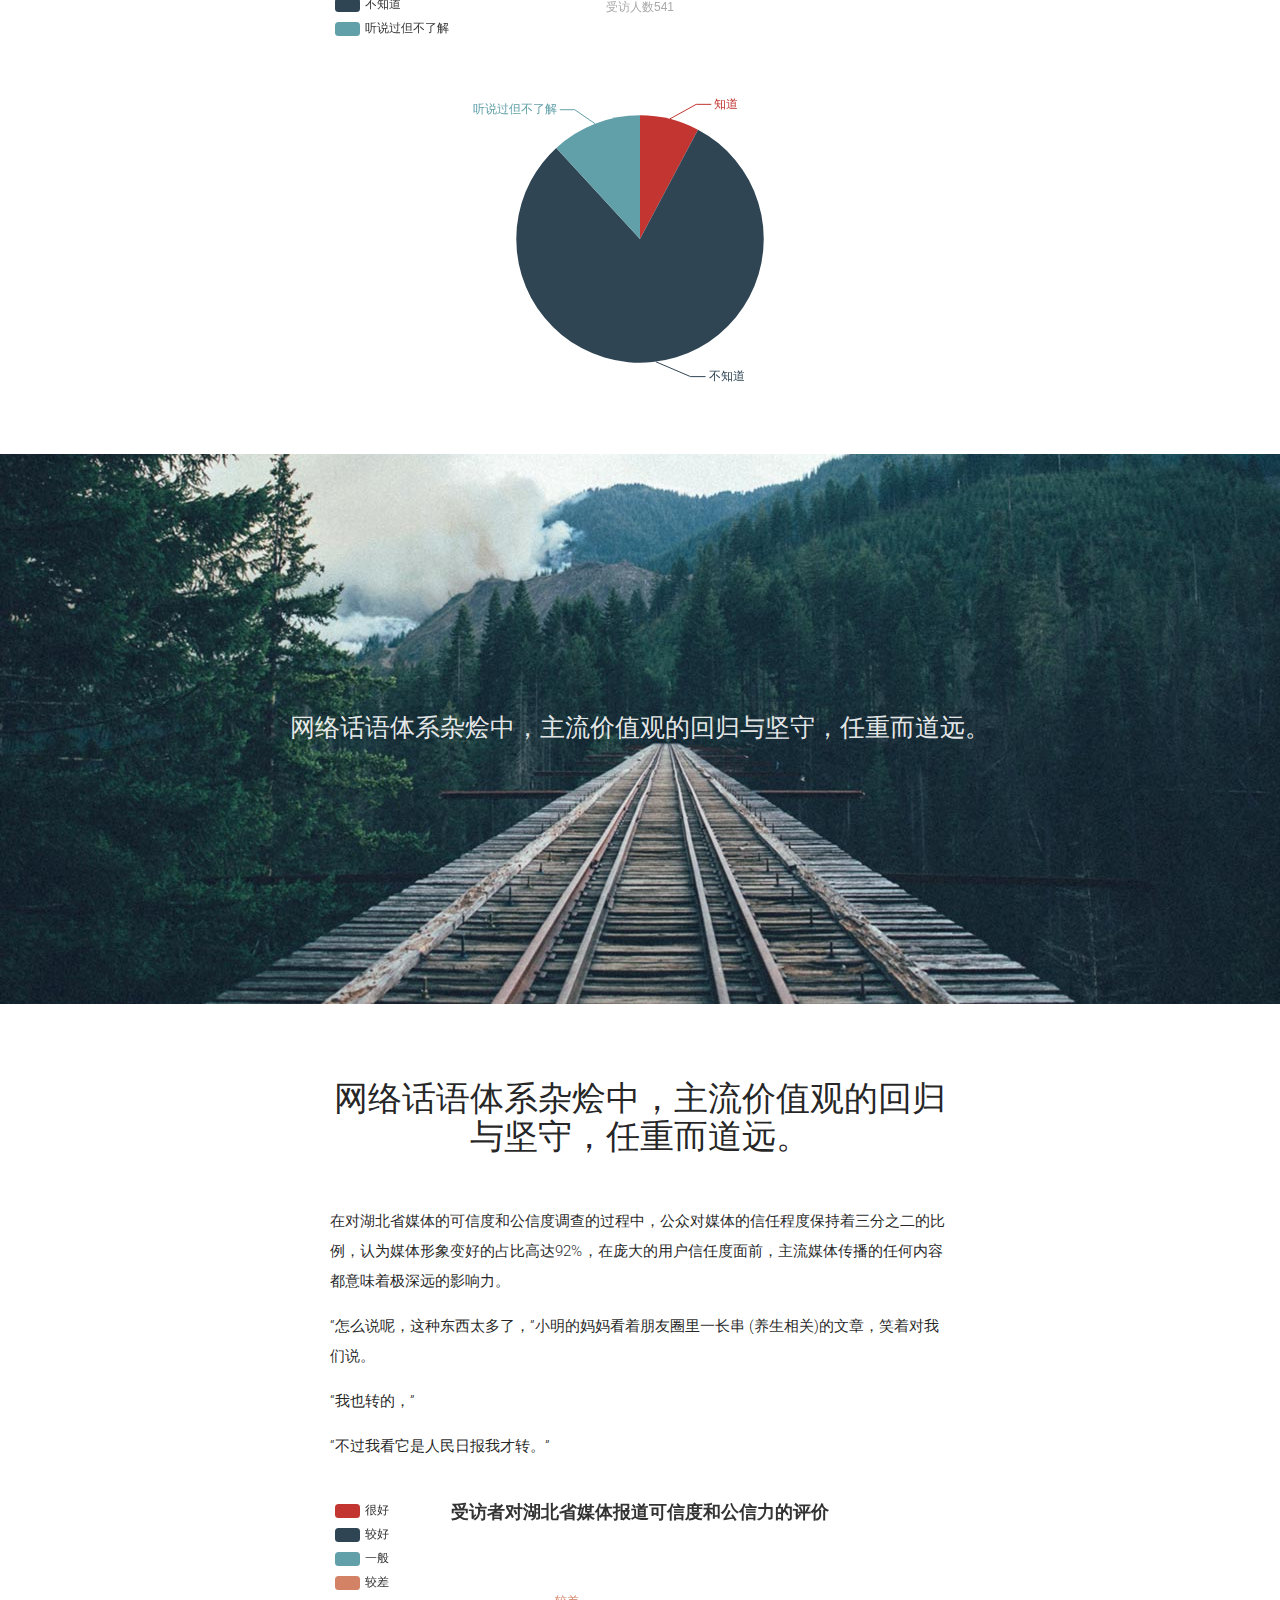
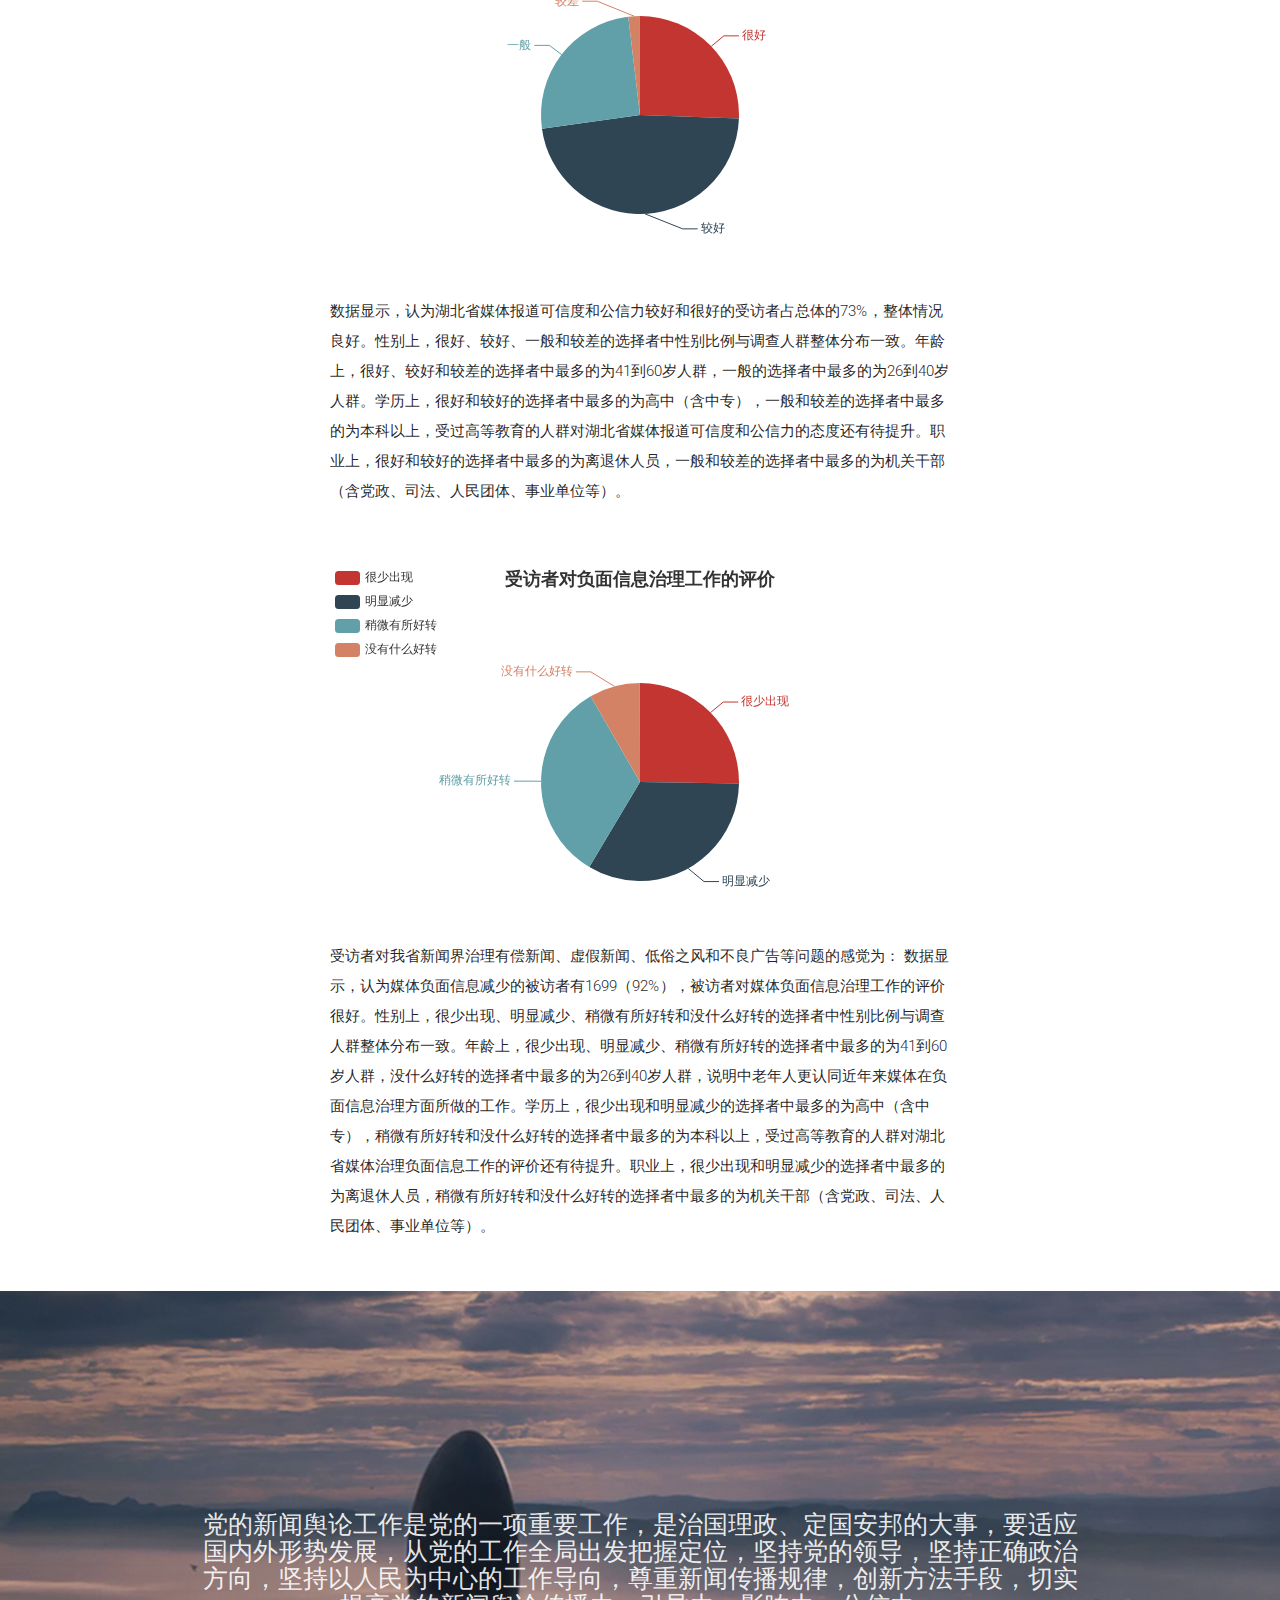
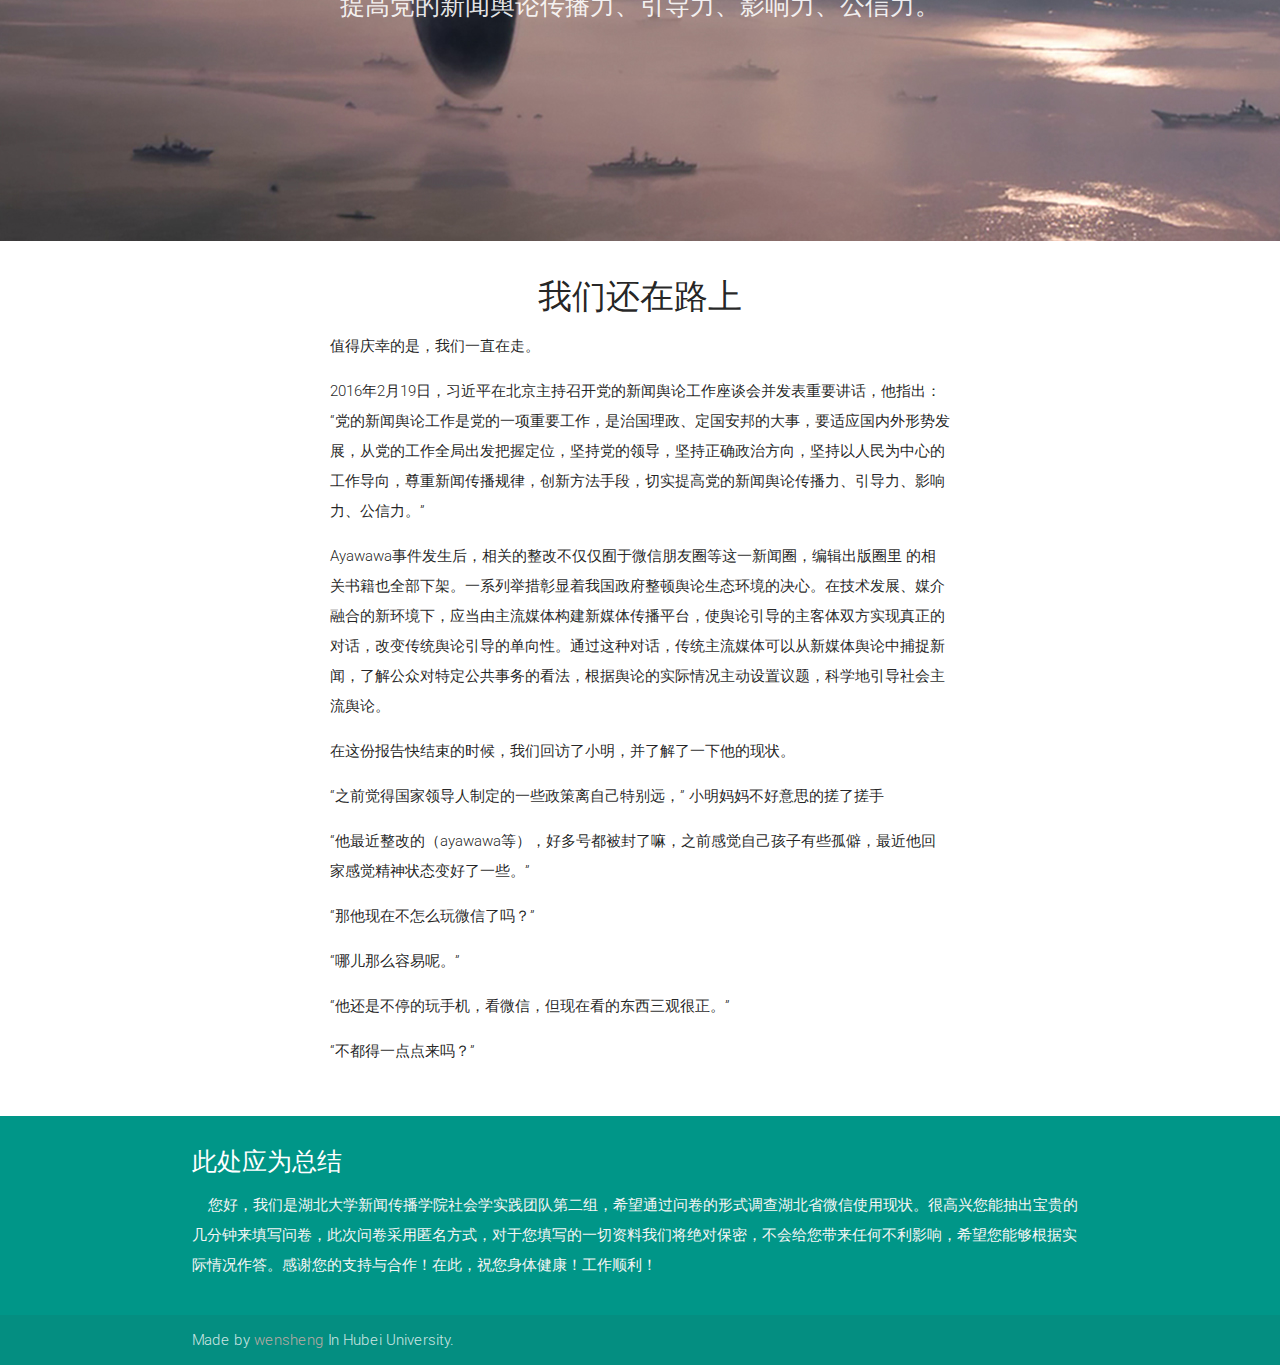
==== commit 52d4093b: "Add files via upload" ====
--- a/index.html
+++ b/index.html
@@ -28,18 +28,20 @@
 		            		<li>而模仿是最基本的社会现象。                  ——塔尔德</li>
 		            	</ul>
 		            	<script src="js/scroll.js" type="text/javascript" charset="utf-8"></script>-->
-		              <!--<span class="card-title">
-		              	<h3 class="header center white-text text-lighten-2">新闻会传达某种世界观——而人们会不知不觉模仿，从而被影响</h3>
-		              </span>-->
-		              <p>&nbsp;</p>
+		              <span class="card-title">
+		              	<h3 class="header center white-text text-lighten-2">媒介之痒</h3>
+		              </span>
+		              
+		              <p>如何熬过社交媒体与用户相处的第七年？</p>
+		              <!--<p>&nbsp;</p>
 		              <p>&nbsp;</p>
-		              <p>任何新闻，同时都是一种间接。报道什么，不报道什么，也反映了传播媒介的一定的世界观。</p>
-		              
+		              <p>任何新闻，同时都是一种间接。报道什么，不报道什么，也反映了传播媒介的一定的世界观。</p>
+		              
 		              <p style="text-indent:20em;">——格伯纳</p>
-		              <p>&nbsp;</p>
 		              <p>&nbsp;</p>
-		              <p>而模仿是最基本的社会现象。</p>
-		              <p style="text-indent:20em;">——塔尔德</p>
+		              <p>&nbsp;</p>
+		              <p>而模仿是最基本的社会现象。</p>
+		              <p style="text-indent:20em;">——塔尔德</p>-->
 		            
 		            </div>    
 		          </div>
@@ -115,18 +117,32 @@
 			          <p class="left-align light">
 			          	“社交媒体已成为互联网媒体中最为流行的媒体类型之一，凭借用户基数大、信息传播快、互动功能强等特点，成为网上内容传播的重要力量。②”
 			          </p>
-			          <br />
-			          <h5 class="left-align">微信在各类媒体中占用人们时间比例较大，因此以微信为例具有代表性。</h5>
-		            <br />
+			         
+			           <p class="left-align">
+			          	赫伯特·西蒙在对当今经济发展趋势进行预测时曾指出:"随着信息的发展，有价值的不是信息，而是注意力。在科技浪潮下风起云涌的各类媒介中，微信无疑占到了有利位置。
+			          </p>
+			          <!--<h5 class="left-align">赫伯特·西蒙在对当今经济发展趋势进行预测时曾指出:"随着信息的发展，有价值的不是信息，而是注意力。在科技浪潮下风起云涌的各类媒介中，微信无疑占到了有利位置。</h5>-->
+		          
 			           <p class="left-align light">
 			          	微信（We Chat）是腾讯公司在2011年推出的一个为智能终端提供即时通讯服务的免费应用程序，因其多语言、多系统、多网络环境的强大兼容性以及操作的便利性，一经推出就受到广大网友欢迎。2012年8月，腾讯公司推出了微信公众平台，微信逐渐转变为通讯类社交公众平台。作为社交媒体，微信注重用户圈子的维系，用户在圈子当中可以相互交流和分享信息，更倾向于社会化关系网络。截止2017年12月，微信活跃用户已近10亿人，微信朋友圈用户使用率已达 87.3%，既是亚洲地区最大用户群体的移动即时通讯软件，也已成为4G时代最受欢迎的社交信息平台和移动端应用的一大入口。
 			          </p>
-			           
+			           <p class="left-align light">
+			          	最新由人民日报海外网海外舆情中心与北京大学国家战略传播研究院联合发布的《2018海外华文新媒体影响力报告》中也指出，随着移动互联网的发展，微博、微信作为华人华侨应用较多的中文平台，也得到海外华文媒体的重视，其中微信帐号开通率达到53%。
+			          </p>
+			          <div class="responsive-img">
+				         		<img src="img/111.jpg"  style="height: 400px;"/>	      
+			            </div>
+			          <p class="left-align">
+			          	在对我国各省微信使用情况的调研过程中，我们发现，湖北省的微信使用情况具有一定的代表性。
+			          </p>
 			          <br />
 			          <h5 class="left-align">湖北省微信使用情况在全国的占比</h5>
 		            <br />
 		            <p class="left-align light">
 			          	湖北地处我国中部，目前，全省有常住人口近6000万处于同样的媒介环境之中。近年来随着中部省份和地区发展的步伐加快，湖北既面临着新的发展机遇，也遇到了各种挑战。湖北属于教育大省，同时也拥有极为丰富的新闻资源，报纸、广电及网络传媒都极为发达，仅日报就有6家，这在其他省市都较少见。由于整个大环境的原因，媒介素养教育在全省范围内仍存在着诸多薄弱环节。如何整合既有的新闻资源，抓好湖北受众的媒介素养教育，是关系到整个湖北和谐、稳定、加快发展的一件大事。
+			          </p>
+			          <p class="left-align">
+			          	同时，由于其媒介环境在全国的代表意义，对湖北省媒介情况的调研，无疑可以为其他省市树立典范。
 			          </p>
 			          <p class="left-align light">
 			          	为了解湖北省微信使用状况，了解网络传媒特别是微信这种社交媒体在湖北省的接受与使用状况、对人们生活、工作有着怎样的影响，为省委省政府对互联网络、社交媒体管理决策提供参考，2018年1月到2018年5月，本组成员历时五个月，走访全省20多个市、县、乡（镇），访问近1000人，发放问卷700余份，回收有效问卷550份，在全省范围内进行了一次湖北省微信使用现状和特点专项调查。
@@ -150,7 +166,7 @@
       <div class="container">
         <div class="row center">
           <h5 class="header col s12 light">
-          	赫伯特·西蒙在对当今经济发展趋势进行预测时也指出:"随着信息的发展，有价值的不是信息，而是注意力。"
+          	即便是无限广大的数字市场空间，社交网络、评分、推荐算法等，依旧将人们的注意力聚焦在为数不多的内容上。——经济学人
           </h5>
           <!--<h5 class="header col s4 offset-s8">
           	————江泽民
@@ -169,7 +185,7 @@
         <div class="col s12 center">
           <h3><i class="mdi-content-send brown-text"></i></h3>
           <br />
-          <h4 >标题标题标题标题</h4>
+          <h4 >你的注意力都给谁了？</h4>
           <br />
           <p class="left-align light">
           	流量稀缺的当下，在热点来临时如何分配注意力，恐怕对流量主和普通用户而言，都是难以绕过的必修课。
@@ -184,11 +200,17 @@
           <p class="left-align light">
           	最近发生的相关新闻如：Ayawawa散布慰安妇不当言论被封禁、“小凤雅之死”事件更是凸显了对微信自媒体的整顿和管控迫在眉睫
           </p>
+          <div class="responsive-img" >
+	         		<img src="img/222.JPG" style="height: 400px;"/>		      
+          </div>
           <br />
-          
-          <div class="responsive-img" style="height: 350px;">
+           <p class="left-align light">
+          	与此同时，人们对相关法律法规知之甚少和自身媒介素养不足的情况更突显了这一事情的严重性。
+          </p>
+          <br />
+          <div class="responsive-img" style="height: 450px;">
           	
-          	<div id="container2" style="height: 100%"></div>
+          	<div id="container2" style="height: 100%;"></div>
           </div>	      
         </div>
       
@@ -203,7 +225,7 @@
       <div class="container">
         <div class="row center">
           <h5 class="header col s12 light">
-          	网络话语体系杂烩中，主流价值观的回归与坚守。
+          	网络话语体系杂烩中，主流价值观的回归与坚守，任重而道远。
           </h5>
         </div>
       </div>
@@ -218,21 +240,37 @@
       	<div class="container">
 	        <div class="col s12 center">
 	          <h3><i class="mdi-content-send brown-text"></i></h3>
-	          <h4>小明的负面例子</h4>
+	          <br />
+	          <h4>网络话语体系杂烩中，主流价值观的回归与坚守，任重而道远。</h4>
 	          <br />
 	          <p class="left-align light">
-	          	&nbsp;&nbsp;&nbsp;&nbsp;著名的诺贝尔奖获得者赫伯特·西蒙在对当今经济发展趋势进行预测时也指出:"随着信息的发展，有价值的不是信息，而是注意力。"这种观点被IT业和管理界形象地描述为"注意力经济"。
+	          	在对湖北省媒体的可信度和公信度调查的过程中，公众对媒体的信任程度保持着三分之二的比例，认为媒体形象变好的占比高达92%，在庞大的用户信任度面前，主流媒体传播的任何内容都意味着极深远的影响力。
 	          </p>
 	          <p class="left-align light">
-          	流量稀缺的当下，在热点来临时如何分配注意力，恐怕对流量主和普通用户而言，都是难以绕过的必修课。
-          	</p>
-          	<p class="left-align light">
-          	流量稀缺的当下，在热点来临时如何分配注意力，恐怕对流量主和普通用户而言，都是难以绕过的必修课。
-          	</p>
-	          <br /><br />
-	          <div class="responsive-img" style="height: 500px;">
+          	“怎么说呢，这种东西太多了，”小明的妈妈看着朋友圈里一长串 (养生相关)的文章，笑着对我们说。
+          	</p>
+          	<p class="left-align light">
+          	“我也转的，”
+          	</p>
+          	<p class="left-align light">
+          	“不过我看它是人民日报我才转。” 
+          	</p>
+	          <br />
+	          <div class="responsive-img" style="height: 360px;">
 	          	<div id="container3" style="height: 100%"></div>
-	          </div>	      
+	          </div>
+	          <br />
+	          <p class="left-align light">
+          	数据显示，认为湖北省媒体报道可信度和公信力较好和很好的受访者占总体的73%，整体情况良好。性别上，很好、较好、一般和较差的选择者中性别比例与调查人群整体分布一致。年龄上，很好、较好和较差的选择者中最多的为41到60岁人群，一般的选择者中最多的为26到40岁人群。学历上，很好和较好的选择者中最多的为高中（含中专），一般和较差的选择者中最多的为本科以上，受过高等教育的人群对湖北省媒体报道可信度和公信力的态度还有待提升。职业上，很好和较好的选择者中最多的为离退休人员，一般和较差的选择者中最多的为机关干部（含党政、司法、人民团体、事业单位等）。
+          	</p>
+          	<br />
+          	<br />
+          	<div class="responsive-img" style="height: 360px;">
+	          	<div id="container4" style="height: 100%"></div>
+	          </div>
+	          <p class="left-align light">
+          	受访者对我省新闻界治理有偿新闻、虚假新闻、低俗之风和不良广告等问题的感觉为： 数据显示，认为媒体负面信息减少的被访者有1699（92%），被访者对媒体负面信息治理工作的评价很好。性别上，很少出现、明显减少、稍微有所好转和没什么好转的选择者中性别比例与调查人群整体分布一致。年龄上，很少出现、明显减少、稍微有所好转的选择者中最多的为41到60岁人群，没什么好转的选择者中最多的为26到40岁人群，说明中老年人更认同近年来媒体在负面信息治理方面所做的工作。学历上，很少出现和明显减少的选择者中最多的为高中（含中专），稍微有所好转和没什么好转的选择者中最多的为本科以上，受过高等教育的人群对湖北省媒体治理负面信息工作的评价还有待提升。职业上，很少出现和明显减少的选择者中最多的为离退休人员，稍微有所好转和没什么好转的选择者中最多的为机关干部（含党政、司法、人民团体、事业单位等）。
+          	</p>
 	        </div>
       
       	</div>
@@ -257,15 +295,46 @@
     <div class="section">
 
       <div class="row">
-        <div class="col s12 center">
-          <h3><i class="mdi-content-send brown-text"></i></h3>
-          
-          <div class="responsive-img" style="height: 700px;">
-          	<div id="container4" style="height: 100%"></div>
-          </div>	      
-        </div>
-      </div>
-
+      	<div class="container">
+	        <div class="col s12 center">
+	          <h3><i class="mdi-content-send brown-text"></i></h3>
+          <h4>我们还在路上</h4>
+          <p class="left-align light">
+          	值得庆幸的是，我们一直在走。
+          	</p>
+          	<p class="left-align light">
+          	2016年2月19日，习近平在北京主持召开党的新闻舆论工作座谈会并发表重要讲话，他指出：“党的新闻舆论工作是党的一项重要工作，是治国理政、定国安邦的大事，要适应国内外形势发展，从党的工作全局出发把握定位，坚持党的领导，坚持正确政治方向，坚持以人民为中心的工作导向，尊重新闻传播规律，创新方法手段，切实提高党的新闻舆论传播力、引导力、影响力、公信力。”
+          	</p>
+          	<p class="left-align light">
+          	Ayawawa事件发生后，相关的整改不仅仅囿于微信朋友圈等这一新闻圈，编辑出版圈里 的相关书籍也全部下架。一系列举措彰显着我国政府整顿舆论生态环境的决心。在技术发展、媒介融合的新环境下，应当由主流媒体构建新媒体传播平台，使舆论引导的主客体双方实现真正的对话，改变传统舆论引导的单向性。通过这种对话，传统主流媒体可以从新媒体舆论中捕捉新闻，了解公众对特定公共事务的看法，根据舆论的实际情况主动设置议题，科学地引导社会主流舆论。
+          	</p>
+          	<p class="left-align light">
+          	在这份报告快结束的时候，我们回访了小明，并了解了一下他的现状。
+          	</p>
+          	<p class="left-align light">
+          	“之前觉得国家领导人制定的一些政策离自己特别远，” 小明妈妈不好意思的搓了搓手
+          	</p>
+          	<p class="left-align light">
+          	“他最近整改的（ayawawa等），好多号都被封了嘛，之前感觉自己孩子有些孤僻，最近他回家感觉精神状态变好了一些。”
+          	</p>
+          	<p class="left-align light">
+          	“那他现在不怎么玩微信了吗？”
+          	</p>
+          	<p class="left-align light">
+          	“哪儿那么容易呢。” 
+          	</p>
+          	<p class="left-align light">
+          	“他还是不停的玩手机，看微信，但现在看的东西三观很正。” 
+          	</p>
+          	<p class="left-align light">
+          	“不都得一点点来吗？”
+          	</p>
+          <!--<div class="responsive-img" style="height: 350px;">
+          	<div id="container5" style="height: 100%"></div>
+          </div>	      -->
+        </div>
+      </div>
+		</div>
     </div>
   </div>
   
@@ -365,52 +434,41 @@
     <script type="text/javascript">
 			var dom = document.getElementById("container2");
 			var myChart = echarts.init(dom);
-			var app = {};
-			app.title = '正负条形图';
-
-option = {
-	title : {
-        text: '哪种类型的微信公众号你关注较多',
+		var app = {};
+		option = null;
+		option = {
+    title : {
+        text: '您是否知道“微信十条”',
         subtext: '受访人数541',
         x:'center'
     },
-	color: ['#3398DB'],
     tooltip : {
-        trigger: 'axis',
-        axisPointer : {            // 坐标轴指示器，坐标轴触发有效
-            type : 'shadow'        // 默认为直线，可选为：'line' | 'shadow'
-        }
-    },
-    
-    grid: {
-        left: '3%',
-        right: '4%',
-        bottom: '3%',
-        containLabel: true
-    },
-    xAxis : [
-        {
-            type : 'value'
-        }
-    ],
-    yAxis : [
-        {
-            type : 'category',
-            axisTick : {show: false},
-            data : ['G、其他','F、时尚娱乐','E、学习就业','D、购物旅游','C、体育','B、健康养生','A、时事政治']
-        }
-    ],
+        trigger: 'item',
+        formatter: "{a} <br/>{b} : {c} ({d}%)"
+    },
+    legend: {
+        orient: 'vertical',
+        left: 'left',
+        data: ['知道','不知道','听说过但不了解']
+    },
     series : [
         {
-            name:'受访人数541',
-            type:'bar',
-            label: {
-                normal: {
-                    show: true,
-                    position: 'inside'
+            name: '访问来源',
+            type: 'pie',
+            radius : '55%',
+            center: ['50%', '60%'],
+            data:[
+                {value:42, name:'知道'},
+                {value:435, name:'不知道'},
+                {value:64, name:'听说过但不了解'}
+            ],
+            itemStyle: {
+                emphasis: {
+                    shadowBlur: 10,
+                    shadowOffsetX: 0,
+                    shadowColor: 'rgba(0, 0, 0, 0.5)'
                 }
-            },
-            data:[86, 193, 268, 133, 82, 247, 321]
+            }
         }
     ]
 };
@@ -421,129 +479,91 @@
         <script type="text/javascript">
 			var dom = document.getElementById("container3");
 			var myChart = echarts.init(dom);
-			var app = {};
-			option = null;
-			app.title = '世界人口总量 - 条形图';
-
-			option = {
-				title: {
-					text: '世界人口总量',
-					subtext: '数据来自网络'
-				},
-				tooltip: {
-					trigger: 'axis',
-					axisPointer: {
-						type: 'shadow'
-					}
-				},
-				legend: {
-					data: ['2011年', '2012年']
-				},
-				grid: {
-					left: '3%',
-					right: '4%',
-					bottom: '3%',
-					containLabel: true
-				},
-				xAxis: {
-					type: 'value',
-					boundaryGap: [0, 0.01]
-				},
-				yAxis: {
-					type: 'category',
-					data: ['巴西','印尼','美国','印度','中国','世界人口(万)']
-				},
-				series: [
-					{
-						name: '2011年',
-						type: 'bar',
-						data: [18203, 23489, 29034, 104970, 131744, 630230]
-					},
-					{
-						name: '2012年',
-						type: 'bar',
-						data: [19325, 23438, 31000, 121594, 134141, 681807]
-					}
-				]
-			};
-			;
+		var app = {};
+		option = null;
+		option = {
+    title : {
+        text: '受访者对湖北省媒体报道可信度和公信力的评价',
+        
+        x:'center'
+    },
+    tooltip : {
+        trigger: 'item',
+        formatter: "{a} <br/>{b} : {c} ({d}%)"
+    },
+    legend: {
+        orient: 'vertical',
+        left: 'left',
+        data: ['很好','较好','一般','较差']
+    },
+    series : [
+        {
+            name: '访问来源',
+            type: 'pie',
+            radius : '55%',
+            center: ['50%', '60%'],
+            data:[
+                {value:474, name:'很好'},
+                {value:875, name:'较好'},
+                {value:469, name:'一般'},
+                {value:35, name:'较差'}
+            ],
+            itemStyle: {
+                emphasis: {
+                    shadowBlur: 10,
+                    shadowOffsetX: 0,
+                    shadowColor: 'rgba(0, 0, 0, 0.5)'
+                }
+            }
+        }
+    ]
+};
 			if (option && typeof option === "object") {
 				myChart.setOption(option, true);
 			}
        </script>
-        <script type="text/javascript">
+    <script type="text/javascript">
 			var dom = document.getElementById("container4");
 			var myChart = echarts.init(dom);
-			var app = {};
-			option = null;
-			option = {
-			    title : {
-			        text: '某地区蒸发量和降水量',
-			        subtext: '纯属虚构'
-			    },
-			    tooltip : {
-			        trigger: 'axis'
-			    },
-			    legend: {
-			        data:['蒸发量','降水量']
-			    },
-			    toolbox: {
-			        show : true,
-			        feature : {
-			            dataView : {show: true, readOnly: false},
-			            magicType : {show: true, type: ['line', 'bar']},
-			            restore : {show: true},
-			            saveAsImage : {show: true}
-			        }
-			    },
-			    calculable : true,
-			    xAxis : [
-			        {
-			            type : 'category',
-			            data : ['1月','2月','3月','4月','5月','6月','7月','8月','9月','10月','11月','12月']
-			        }
-			    ],
-			    yAxis : [
-			        {
-			            type : 'value'
-			        }
-			    ],
-			    series : [
-			        {
-			            name:'蒸发量',
-			            type:'bar',
-			            data:[2.0, 4.9, 7.0, 23.2, 25.6, 76.7, 135.6, 162.2, 32.6, 20.0, 6.4, 3.3],
-			            markPoint : {
-			                data : [
-			                    {type : 'max', name: '最大值'},
-			                    {type : 'min', name: '最小值'}
-			                ]
-			            },
-			            markLine : {
-			                data : [
-			                    {type : 'average', name: '平均值'}
-			                ]
-			            }
-			        },
-			        {
-			            name:'降水量',
-			            type:'bar',
-			            data:[2.6, 5.9, 9.0, 26.4, 28.7, 70.7, 175.6, 182.2, 48.7, 18.8, 6.0, 2.3],
-			            markPoint : {
-			                data : [
-			                    {name : '年最高', value : 182.2, xAxis: 7, yAxis: 183},
-			                    {name : '年最低', value : 2.3, xAxis: 11, yAxis: 3}
-			                ]
-			            },
-			            markLine : {
-			                data : [
-			                    {type : 'average', name : '平均值'}
-			                ]
-			            }
-			        }
-			    ]
-			};
-			;
+		var app = {};
+		option = null;
+		option = {
+    title : {
+        text: '受访者对负面信息治理工作的评价',
+        color: 'blue',
+        x:'center'
+    },
+    tooltip : {
+        trigger: 'item',
+        formatter: "{a} <br/>{b} : {c} ({d}%)"
+    },
+    legend: {
+        orient: 'vertical',
+        left: 'left',
+        data: ['很少出现','明显减少','稍微有所好转','没有什么好转']
+    },
+    series : [
+        {
+            name: '访问来源',
+            type: 'pie',
+            radius : '55%',
+            center: ['50%', '60%'],
+            data:[
+                {value:468, name:'很少出现'},
+                {value:617, name:'明显减少'},
+                {value:614, name:'稍微有所好转'},
+                {value:154, name:'没有什么好转'}
+            ],
+            itemStyle: {
+                emphasis: {
+                    shadowBlur: 10,
+                    shadowOffsetX: 0,
+                    shadowColor: 'rgba(0, 0, 0, 0.5)'
+                }
+            }
+        }
+    ]
+};
 			if (option && typeof option === "object") {
 			    myChart.setOption(option, true);
 			}
--- a/css/style.css
+++ b/css/style.css
@@ -18,19 +18,19 @@
 .button-collapse {
   color: #26a69a;
 }
-.card {
-	/*width:700px;*/
-	height:150px;
-	overflow:hidden;
-	margin:auto;
-	position:relative;
-}
-@keyframes anis {
-	100% {
-	transform:translateY(-200px)
-}}img {
-	position:absolute;
-}
+/*.card {
+	width:700px;
+	height:150px;
+	overflow:hidden;
+	margin:auto;
+	position:relative;
+}
+@keyframes anis {
+	100% {
+	transform:translateY(-200px)
+}}img {
+	position:absolute;
+}*/
 #scroll {
 	animation:anis 10s linear infinite;
 	font-size: 25px;
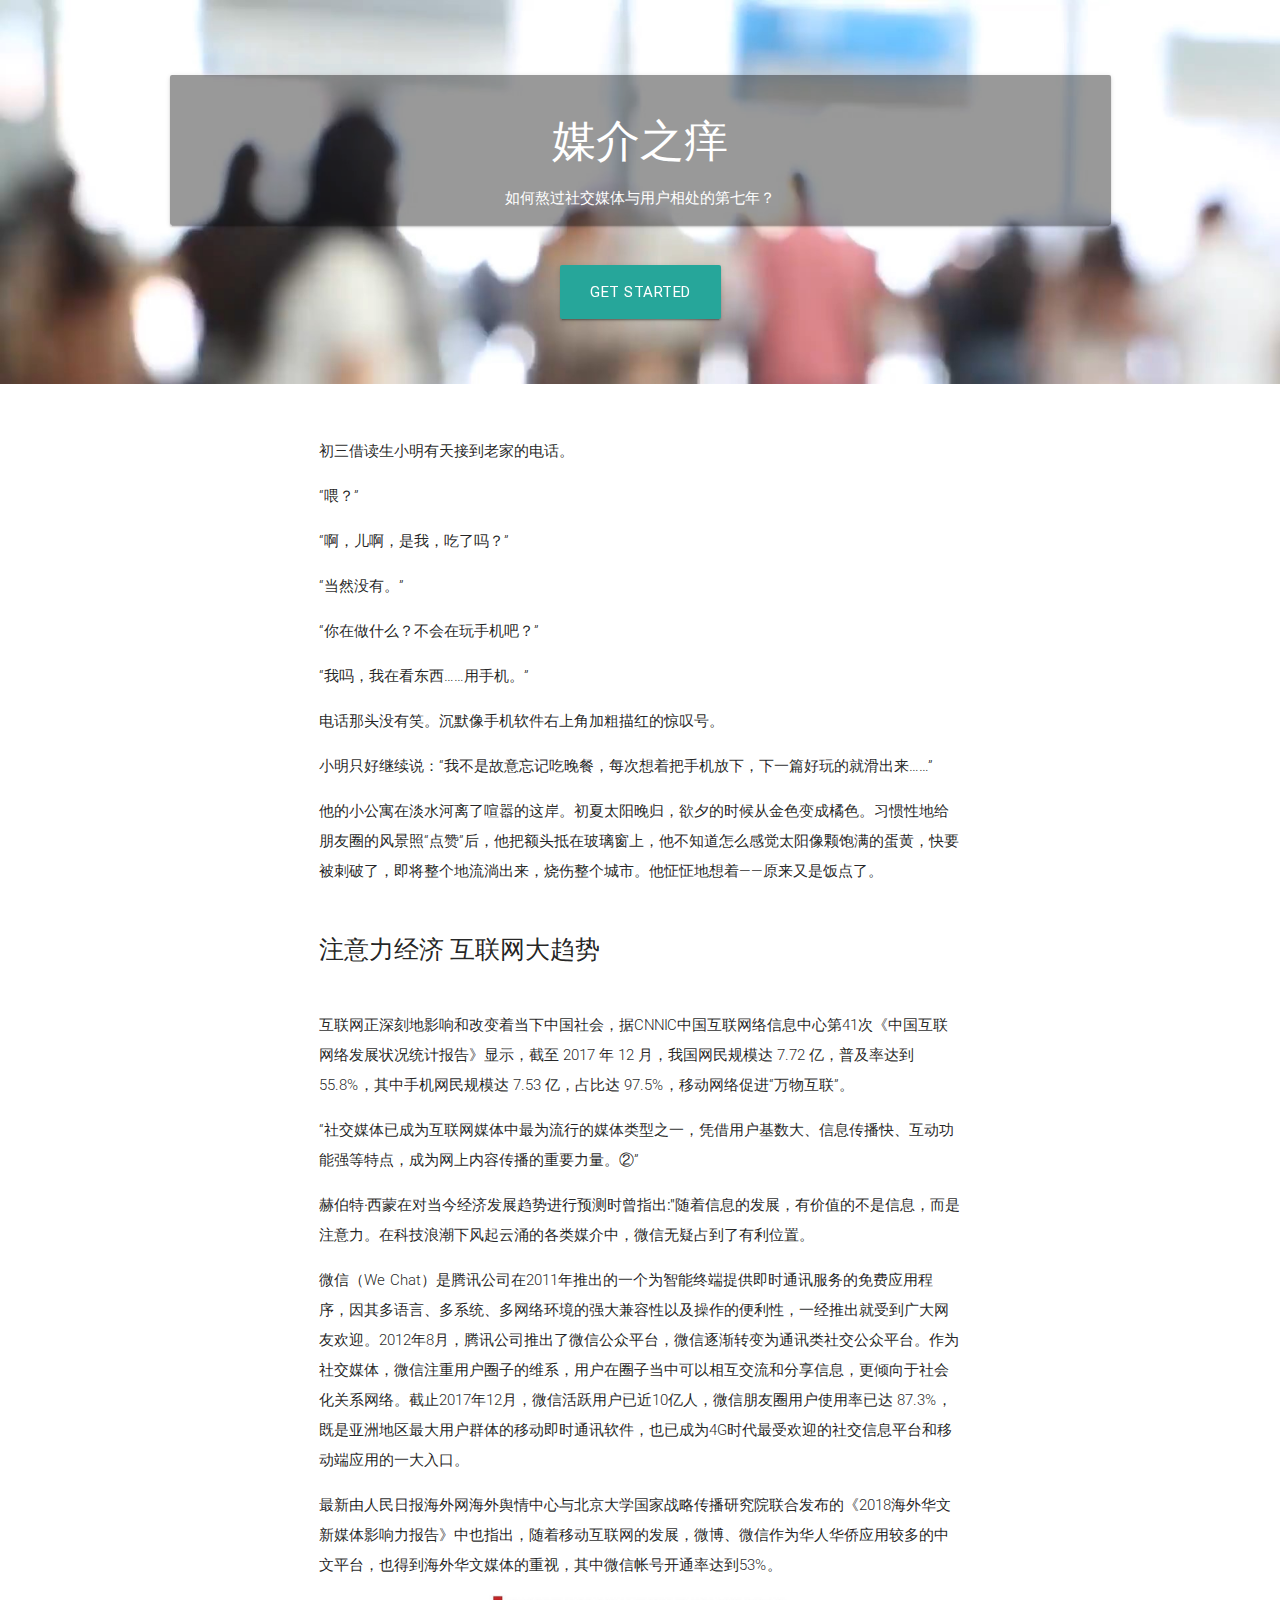
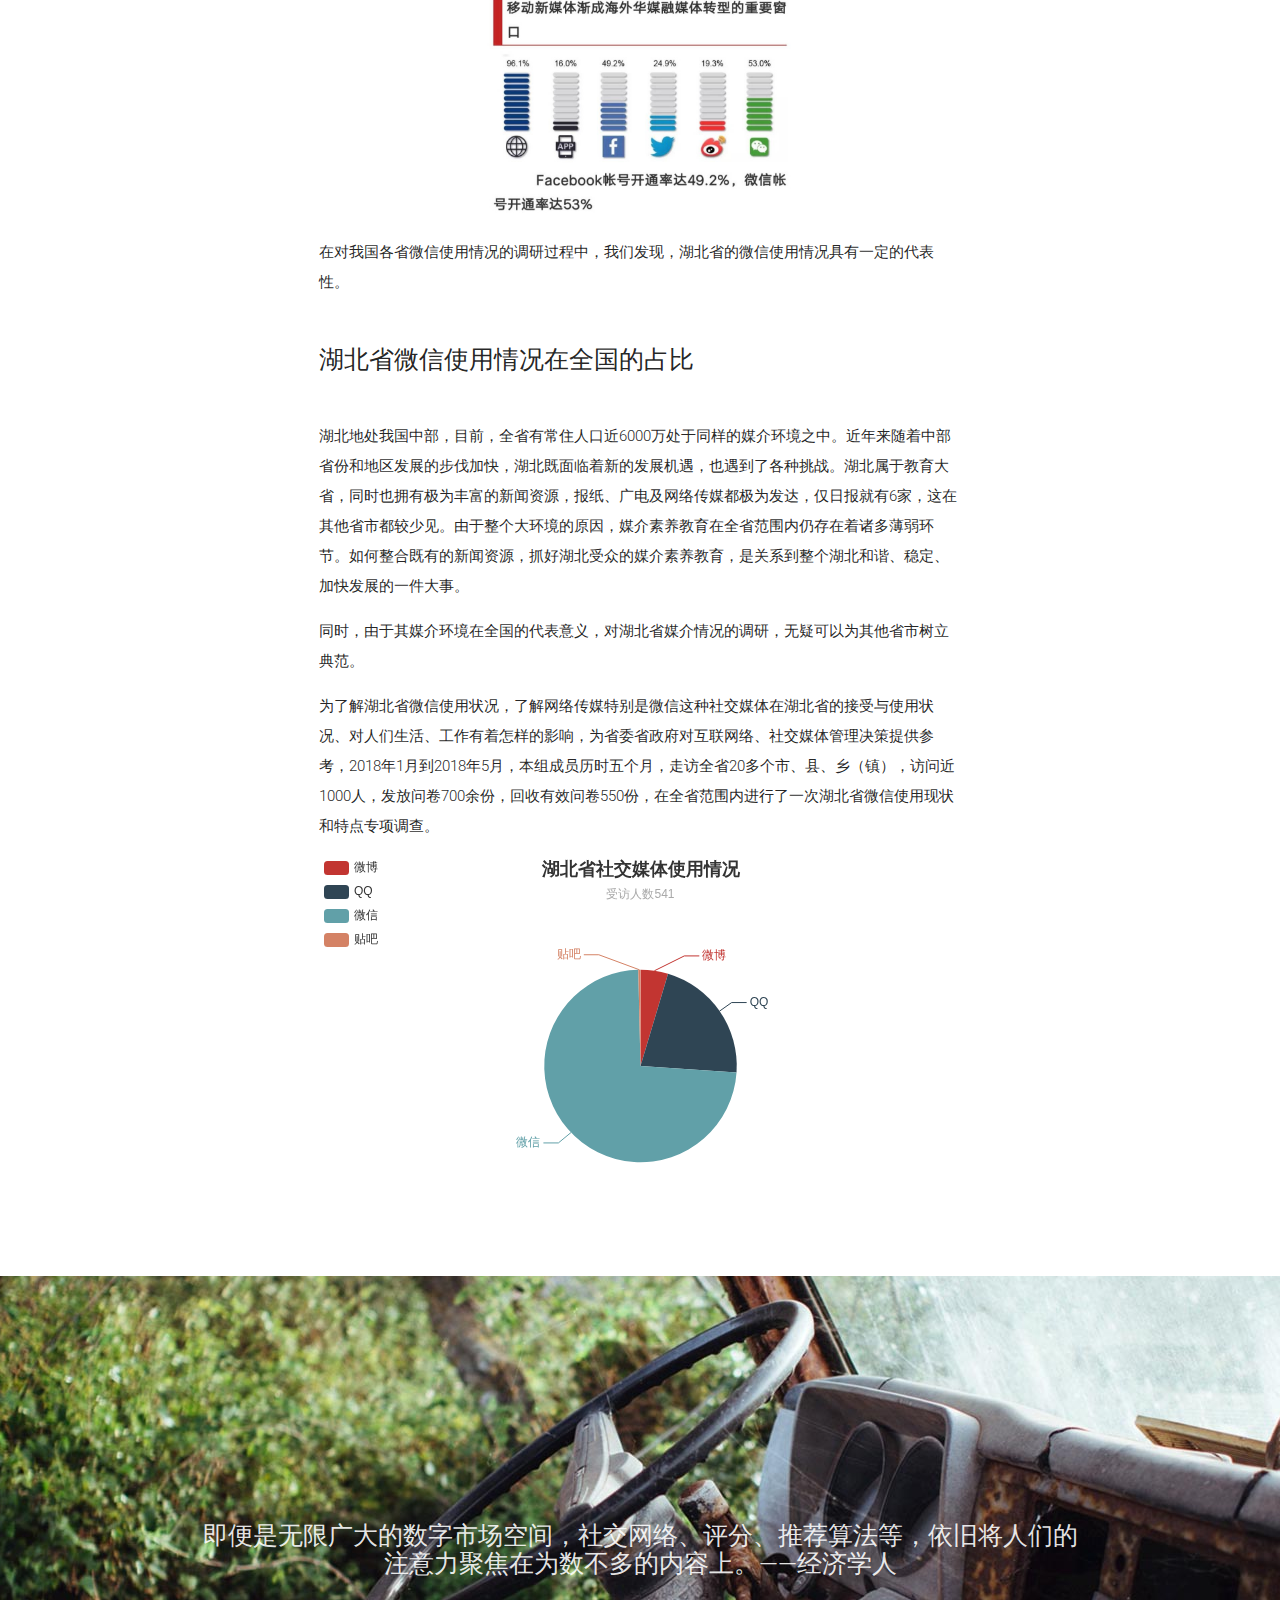
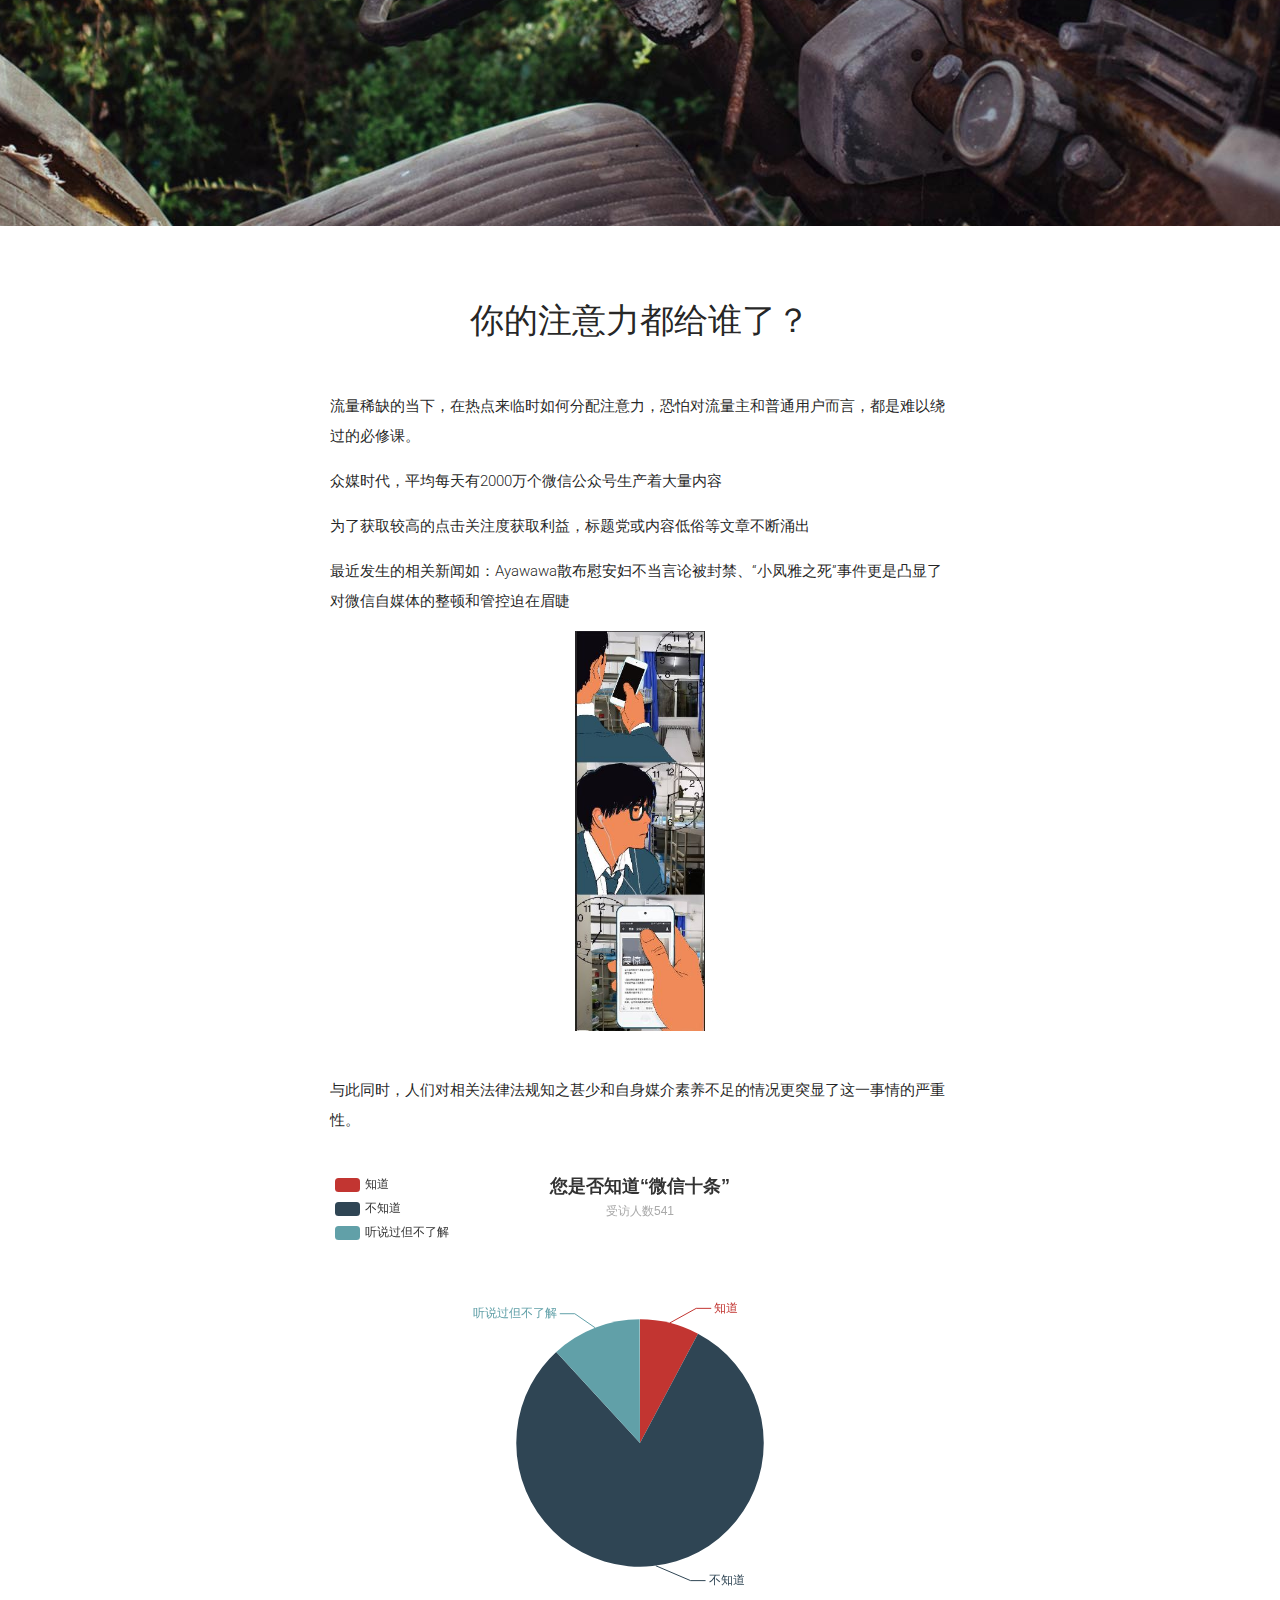
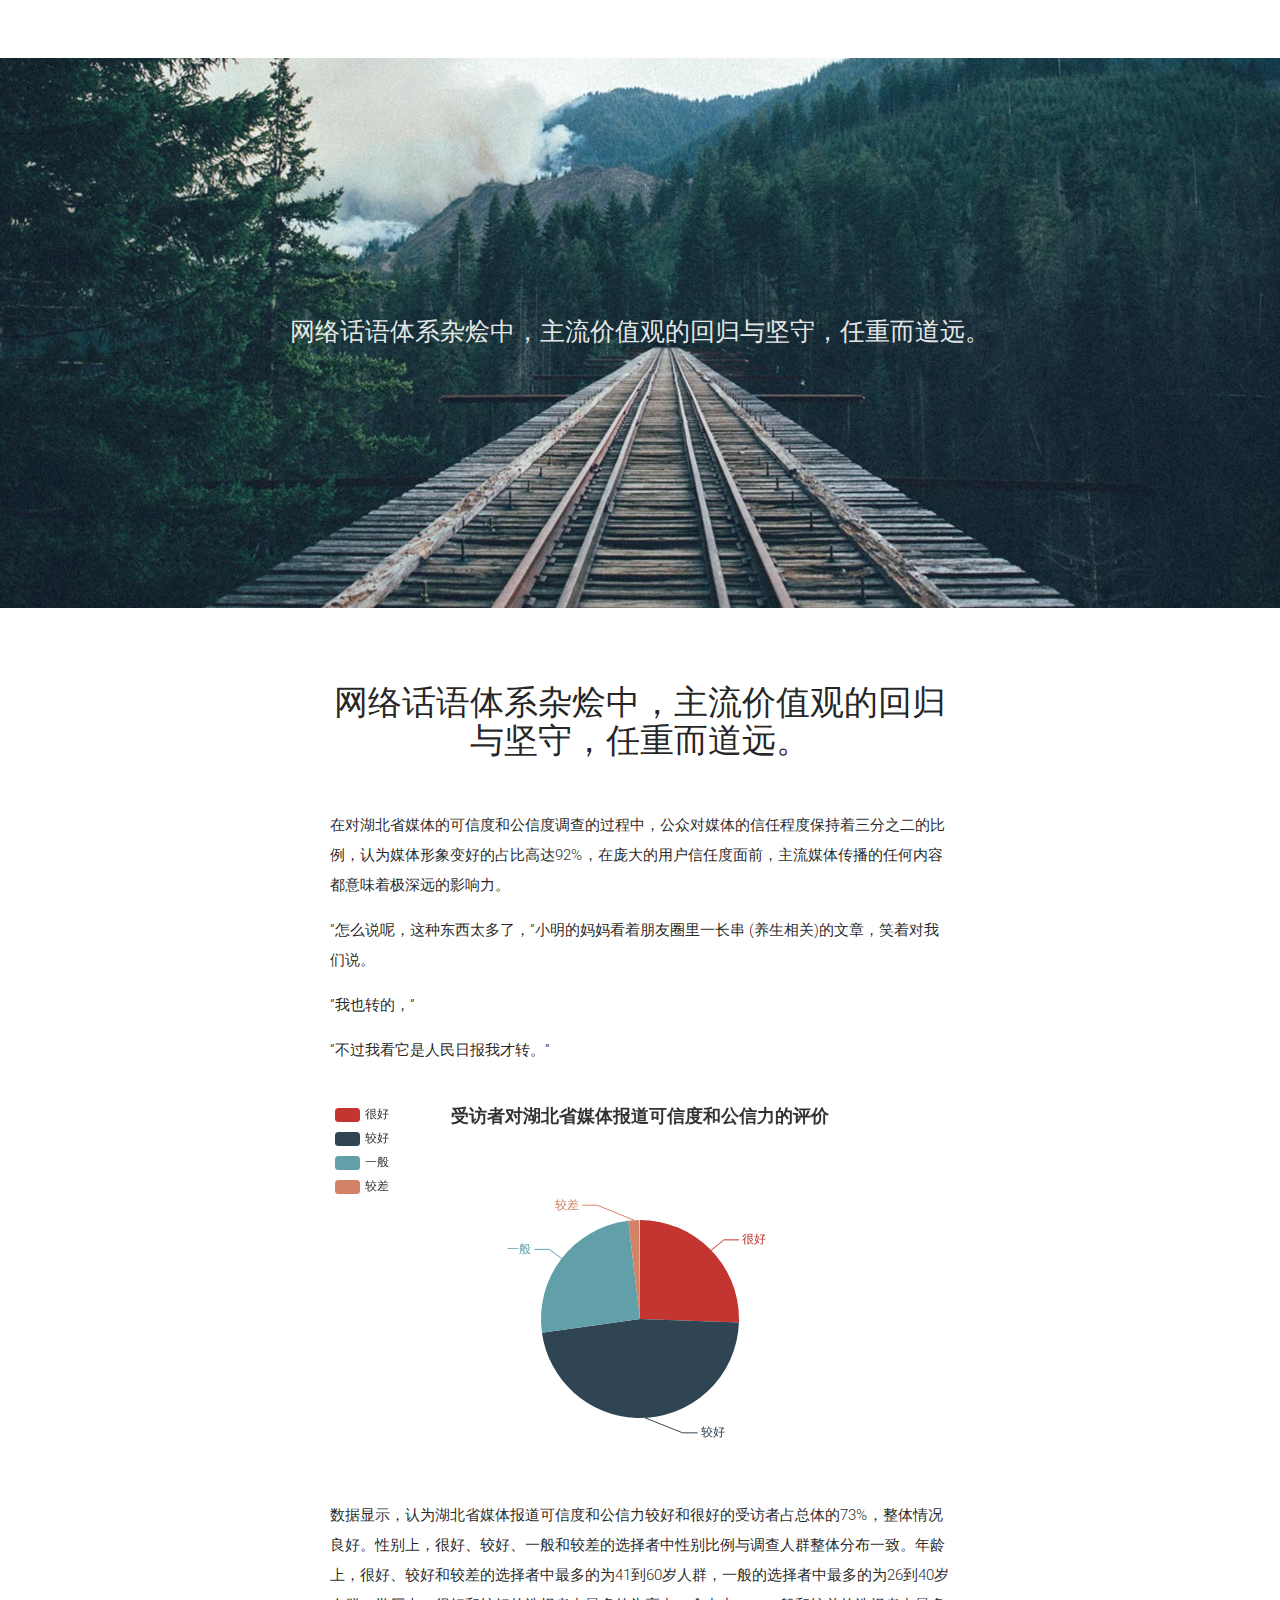
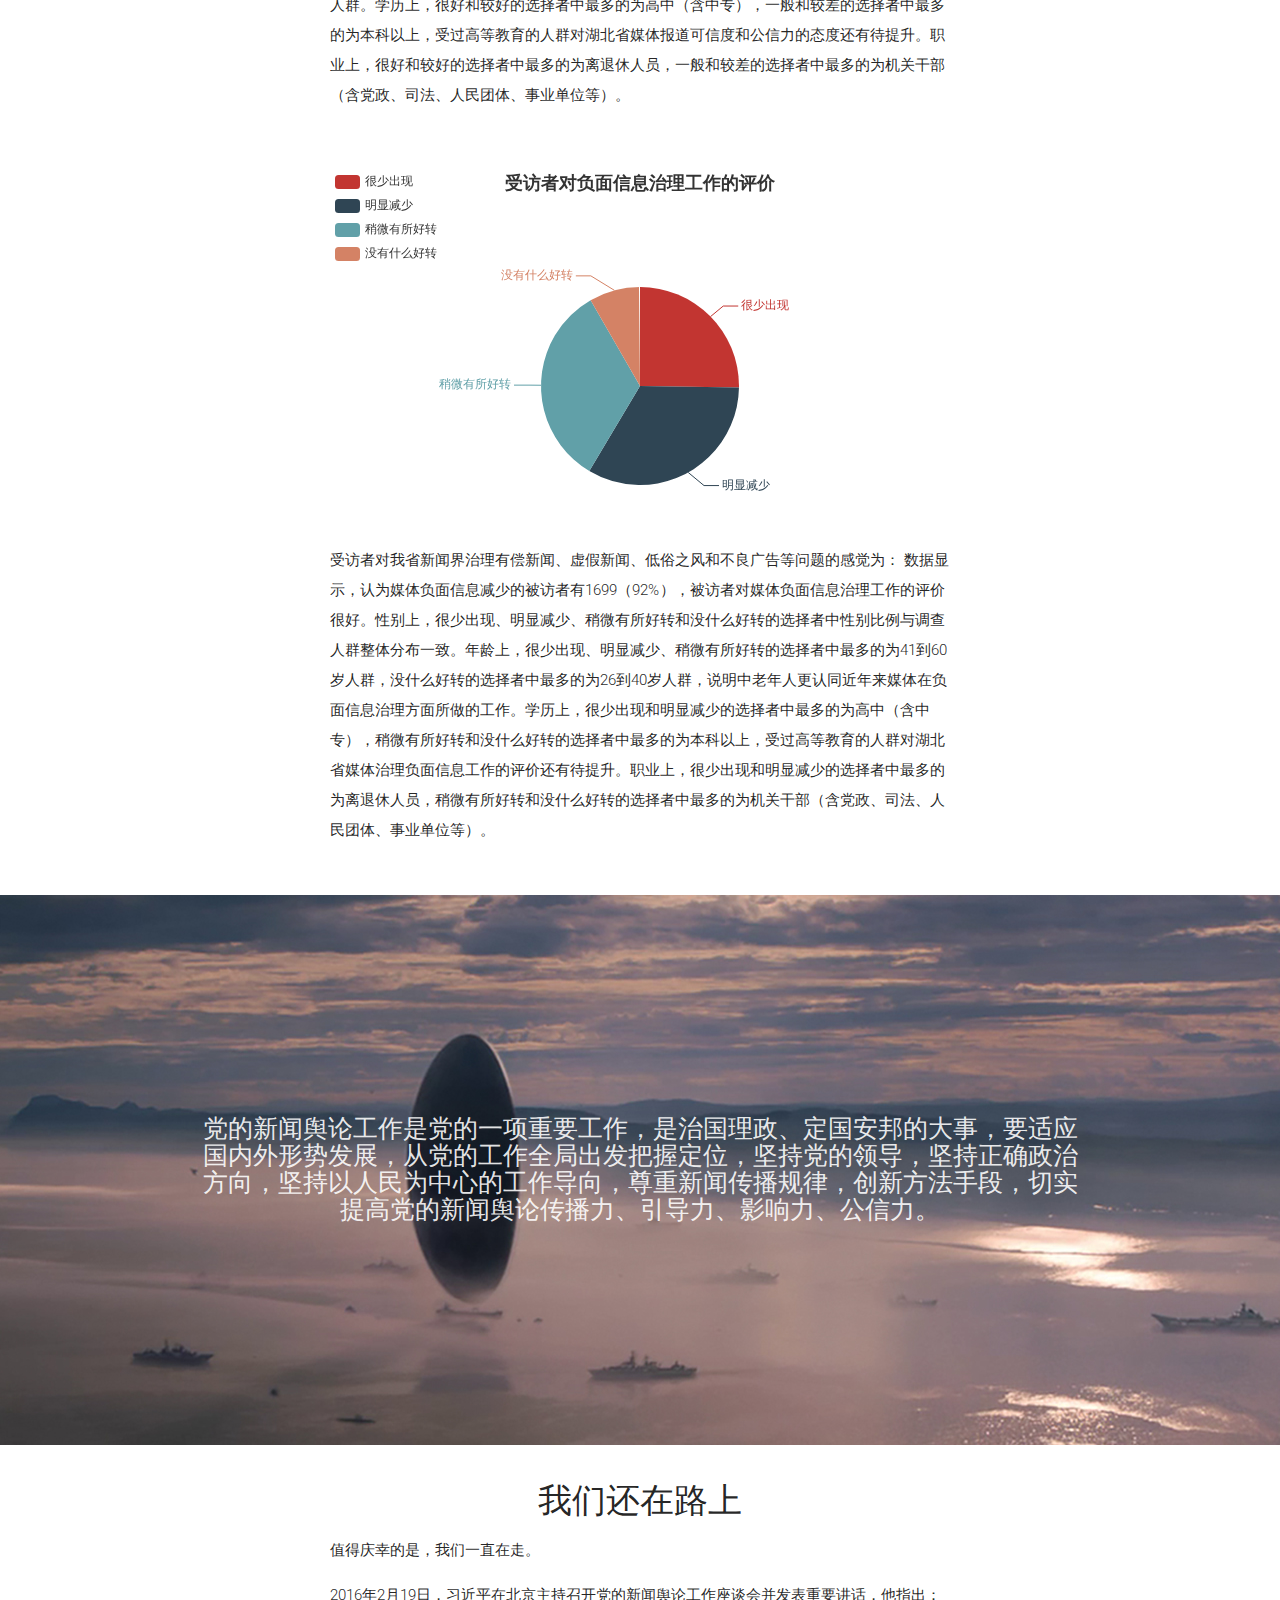
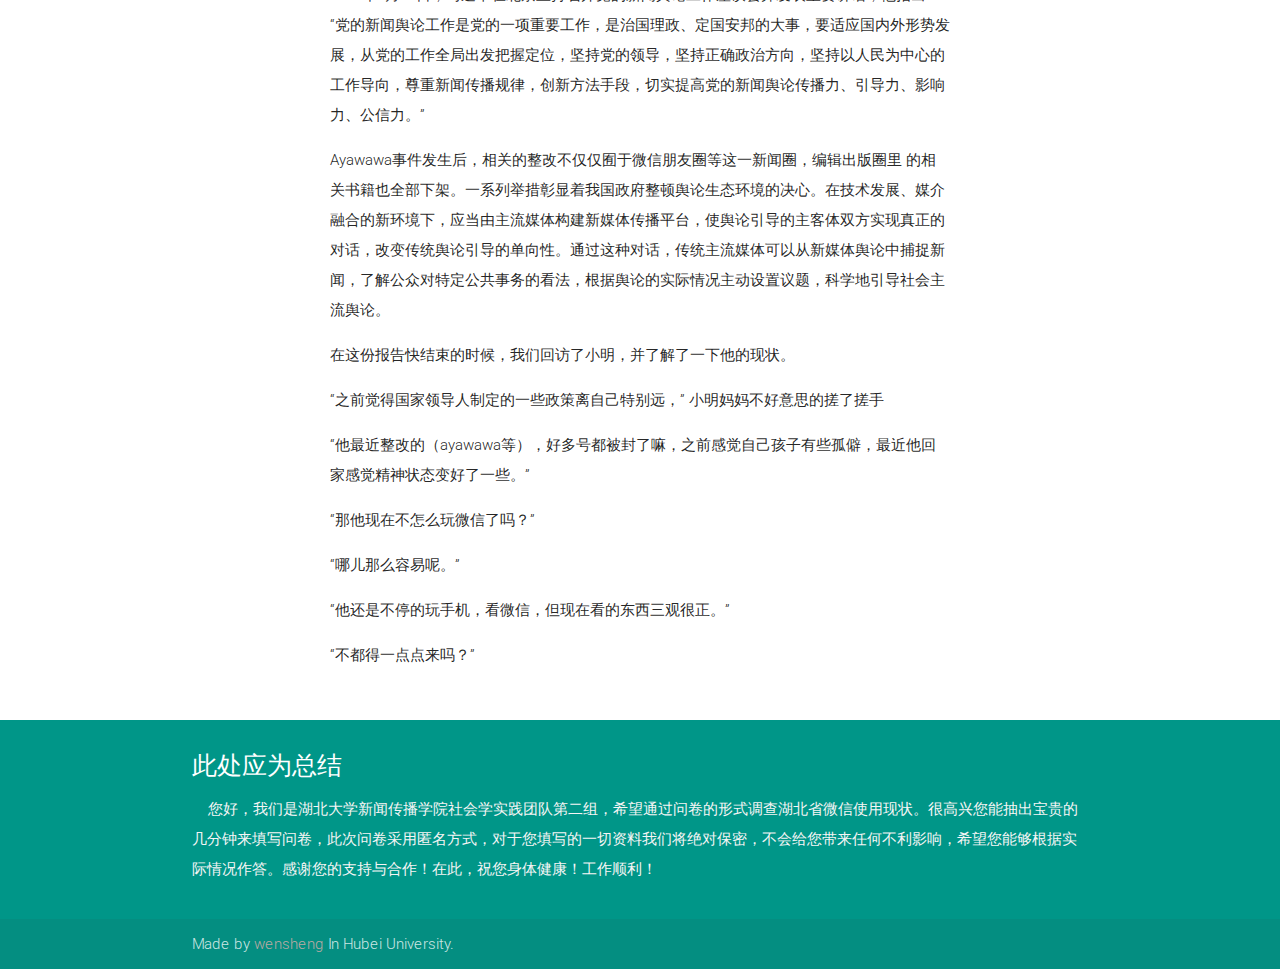
==== commit 09753e44: "Add files via upload" ====
--- a/index.html
+++ b/index.html
@@ -17,8 +17,8 @@
       <div class="container">
         <br><br>
         <!--<h1 class="header center white-text text-lighten-2">初三的小明沉迷于微信圈</h1>-->
-        <p>&nbsp;</p>
-        <p>&nbsp;</p>
+        <p>&nbsp;</p>
+        <!--<p>&nbsp;</p>-->
         <div class="row center valign-wrapperr" style="bottom: 50%; ">
         	 <div class="row center">
 		          <div class="card  darken-1" id="head_card">
@@ -42,7 +42,7 @@
 		              <p>&nbsp;</p>
 		              <p>而模仿是最基本的社会现象。</p>
 		              <p style="text-indent:20em;">——塔尔德</p>-->
-		            
+		           
 		            </div>    
 		          </div>
 		        
@@ -55,6 +55,7 @@
         <div class="row center">
           <a href="#main" id="download-button" class="btn-large waves-effect waves-light teal lighten-1">Get Started</a>
         </div>
+         <p>&nbsp;</p>
         <br><br>
       </div>
     </div>
@@ -130,8 +131,8 @@
 			          	最新由人民日报海外网海外舆情中心与北京大学国家战略传播研究院联合发布的《2018海外华文新媒体影响力报告》中也指出，随着移动互联网的发展，微博、微信作为华人华侨应用较多的中文平台，也得到海外华文媒体的重视，其中微信帐号开通率达到53%。
 			          </p>
 			          <div class="responsive-img">
-				         		<img src="img/111.jpg"  style="height: 400px;"/>	      
-			            </div>
+				         		<img src="img/111.jpg"   style="height: 220px;"/>	      
+			           </div>
 			          <p class="left-align">
 			          	在对我国各省微信使用情况的调研过程中，我们发现，湖北省的微信使用情况具有一定的代表性。
 			          </p>
@@ -200,7 +201,7 @@
           <p class="left-align light">
           	最近发生的相关新闻如：Ayawawa散布慰安妇不当言论被封禁、“小凤雅之死”事件更是凸显了对微信自媒体的整顿和管控迫在眉睫
           </p>
-          <div class="responsive-img" >
+          <div class="responsive-img" style="width: 100%;">
 	         		<img src="img/222.JPG" style="height: 400px;"/>		      
           </div>
           <br />
--- a/css/style.css
+++ b/css/style.css
@@ -18,32 +18,21 @@
 .button-collapse {
   color: #26a69a;
 }
-/*.card {
-	width:700px;
+.card {
+	/*width:700px;*/
 	height:150px;
 	overflow:hidden;
 	margin:auto;
 	position:relative;
 }
-@keyframes anis {
-	100% {
-	transform:translateY(-200px)
-}}img {
-	position:absolute;
-}*/
-#scroll {
-	animation:anis 10s linear infinite;
-	font-size: 25px;
-}
-#scroll:hover {
-	animation-play-state:paused;
-}
+
+
 .container:first-child {
 	position: relative;
 }
 
 .parallax-container1 {
-  min-height: 600px !important;
+  min-height: 0px !important;
   line-height: 0;
   height: auto;
 }
@@ -60,7 +49,6 @@
 
 @media only screen and (max-width : 992px) {
   .parallax-container .section {
-    position: absolute;
     top: 40%;
   }
   #index-banner .section {
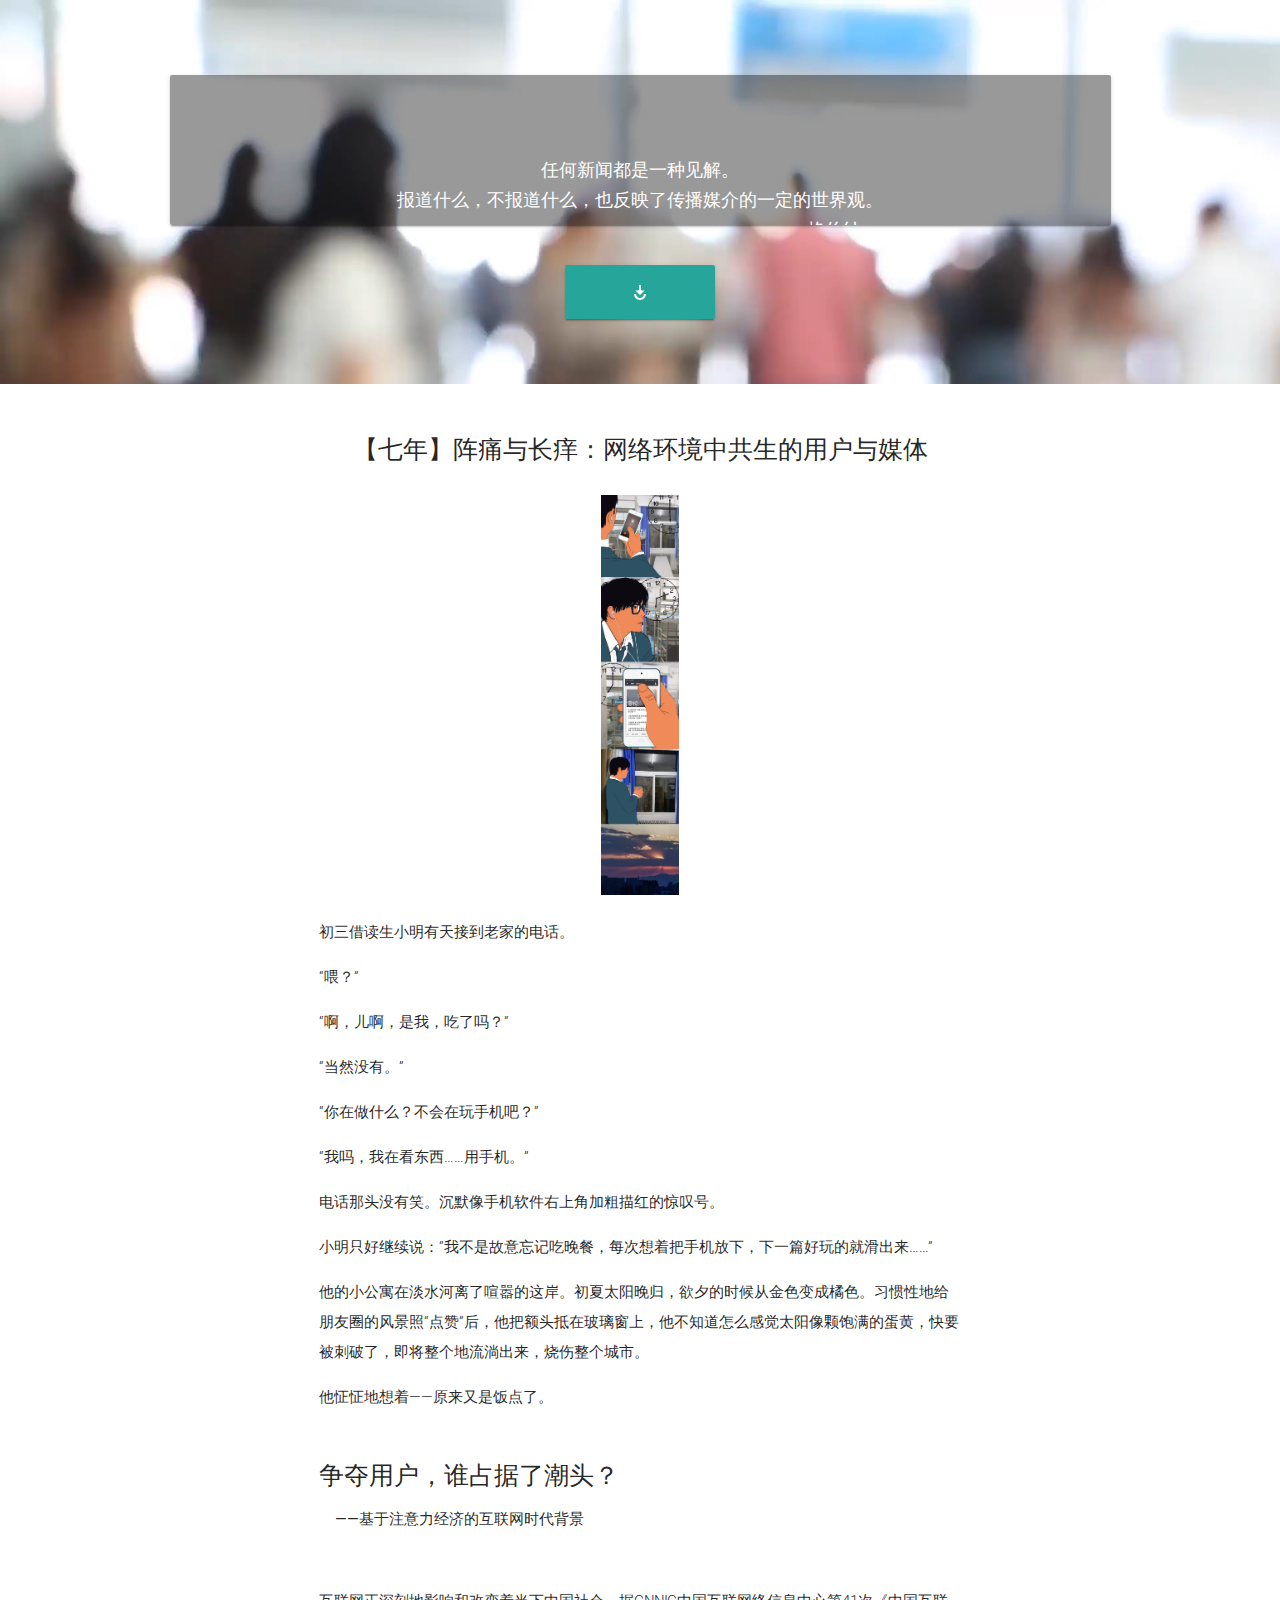
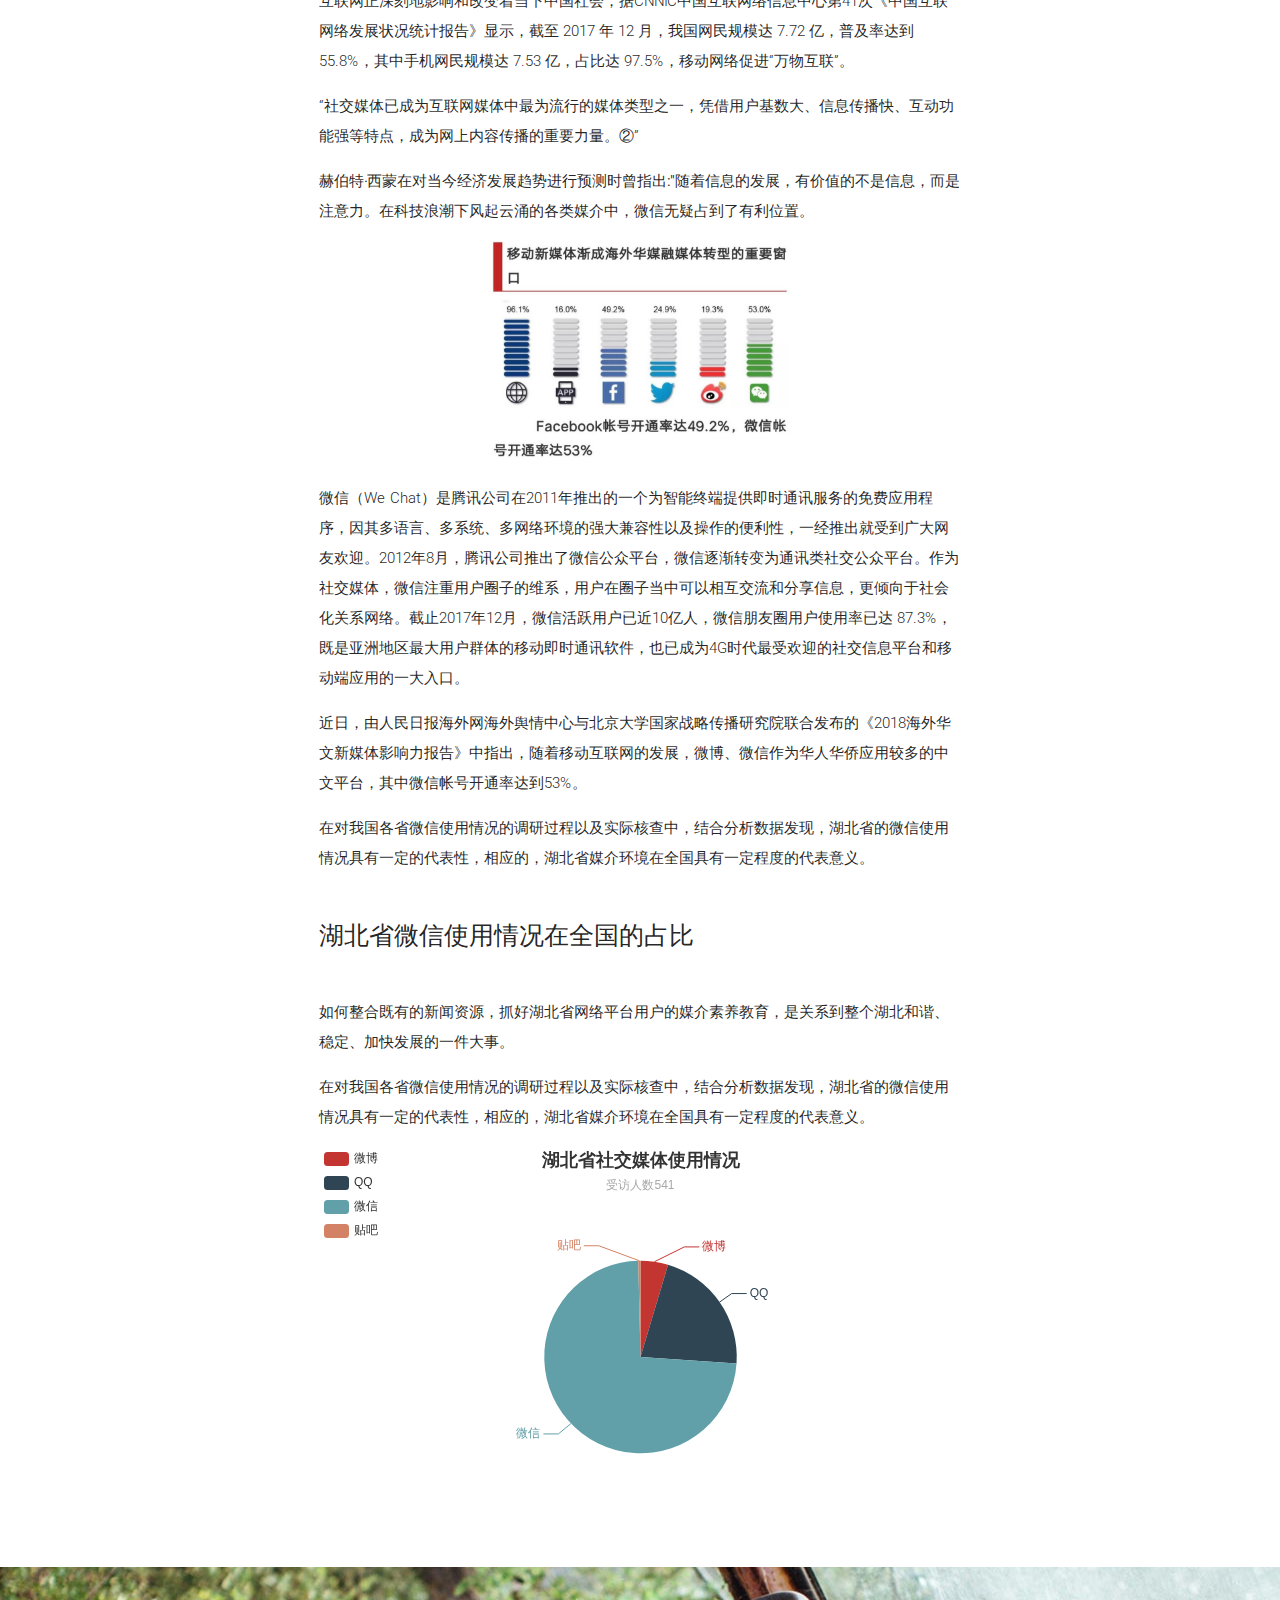
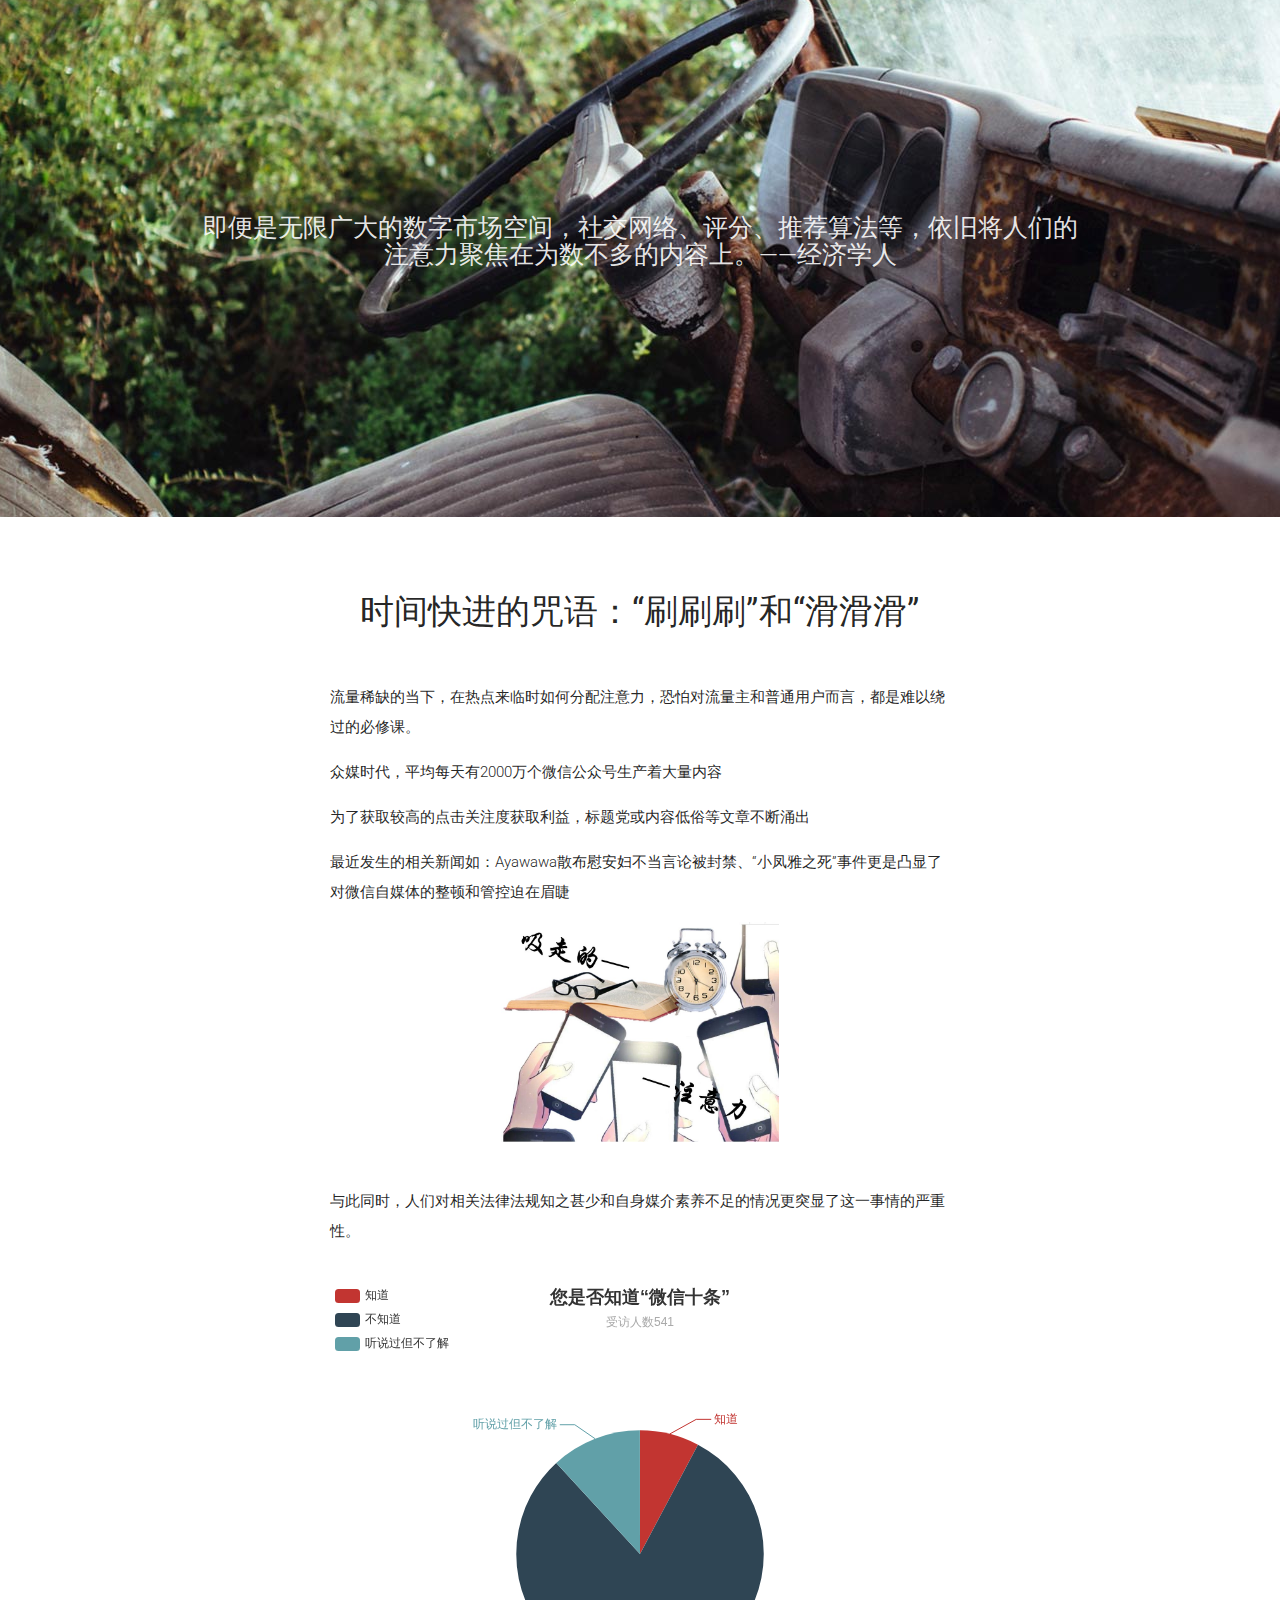
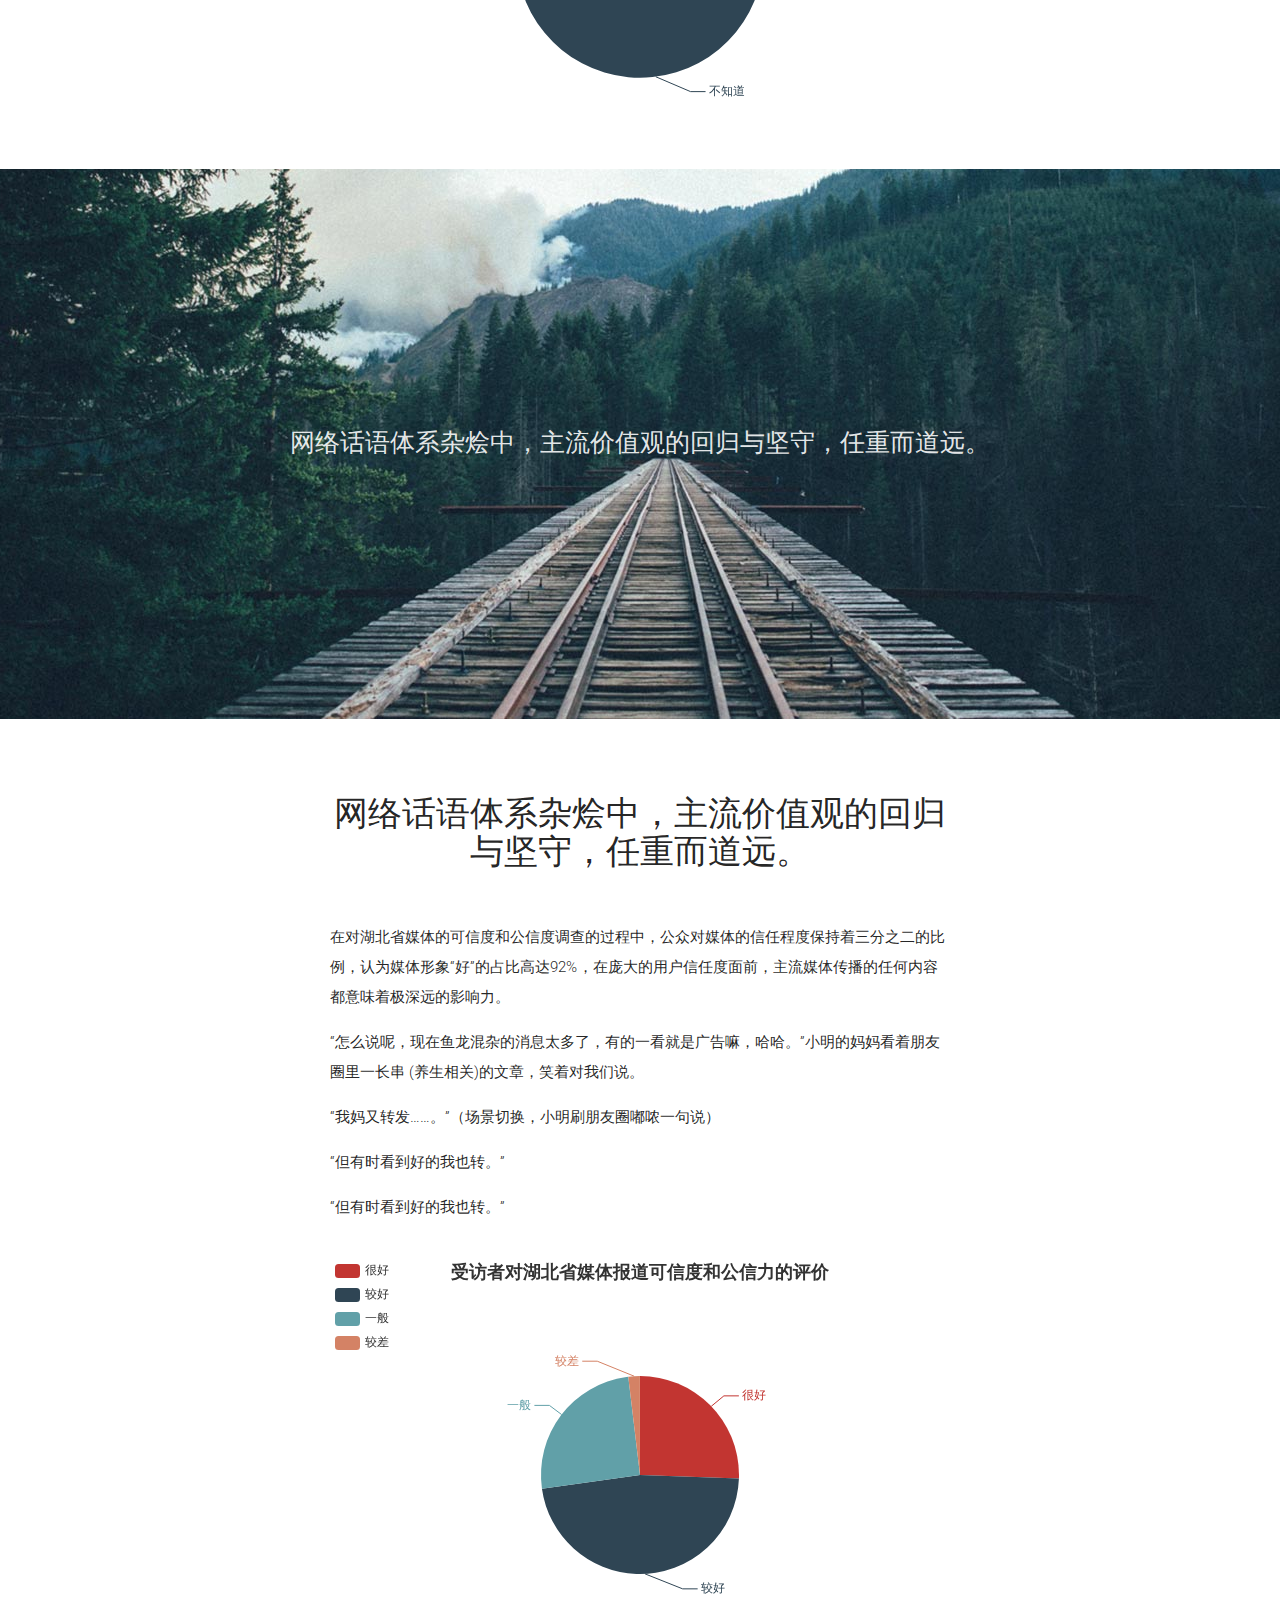
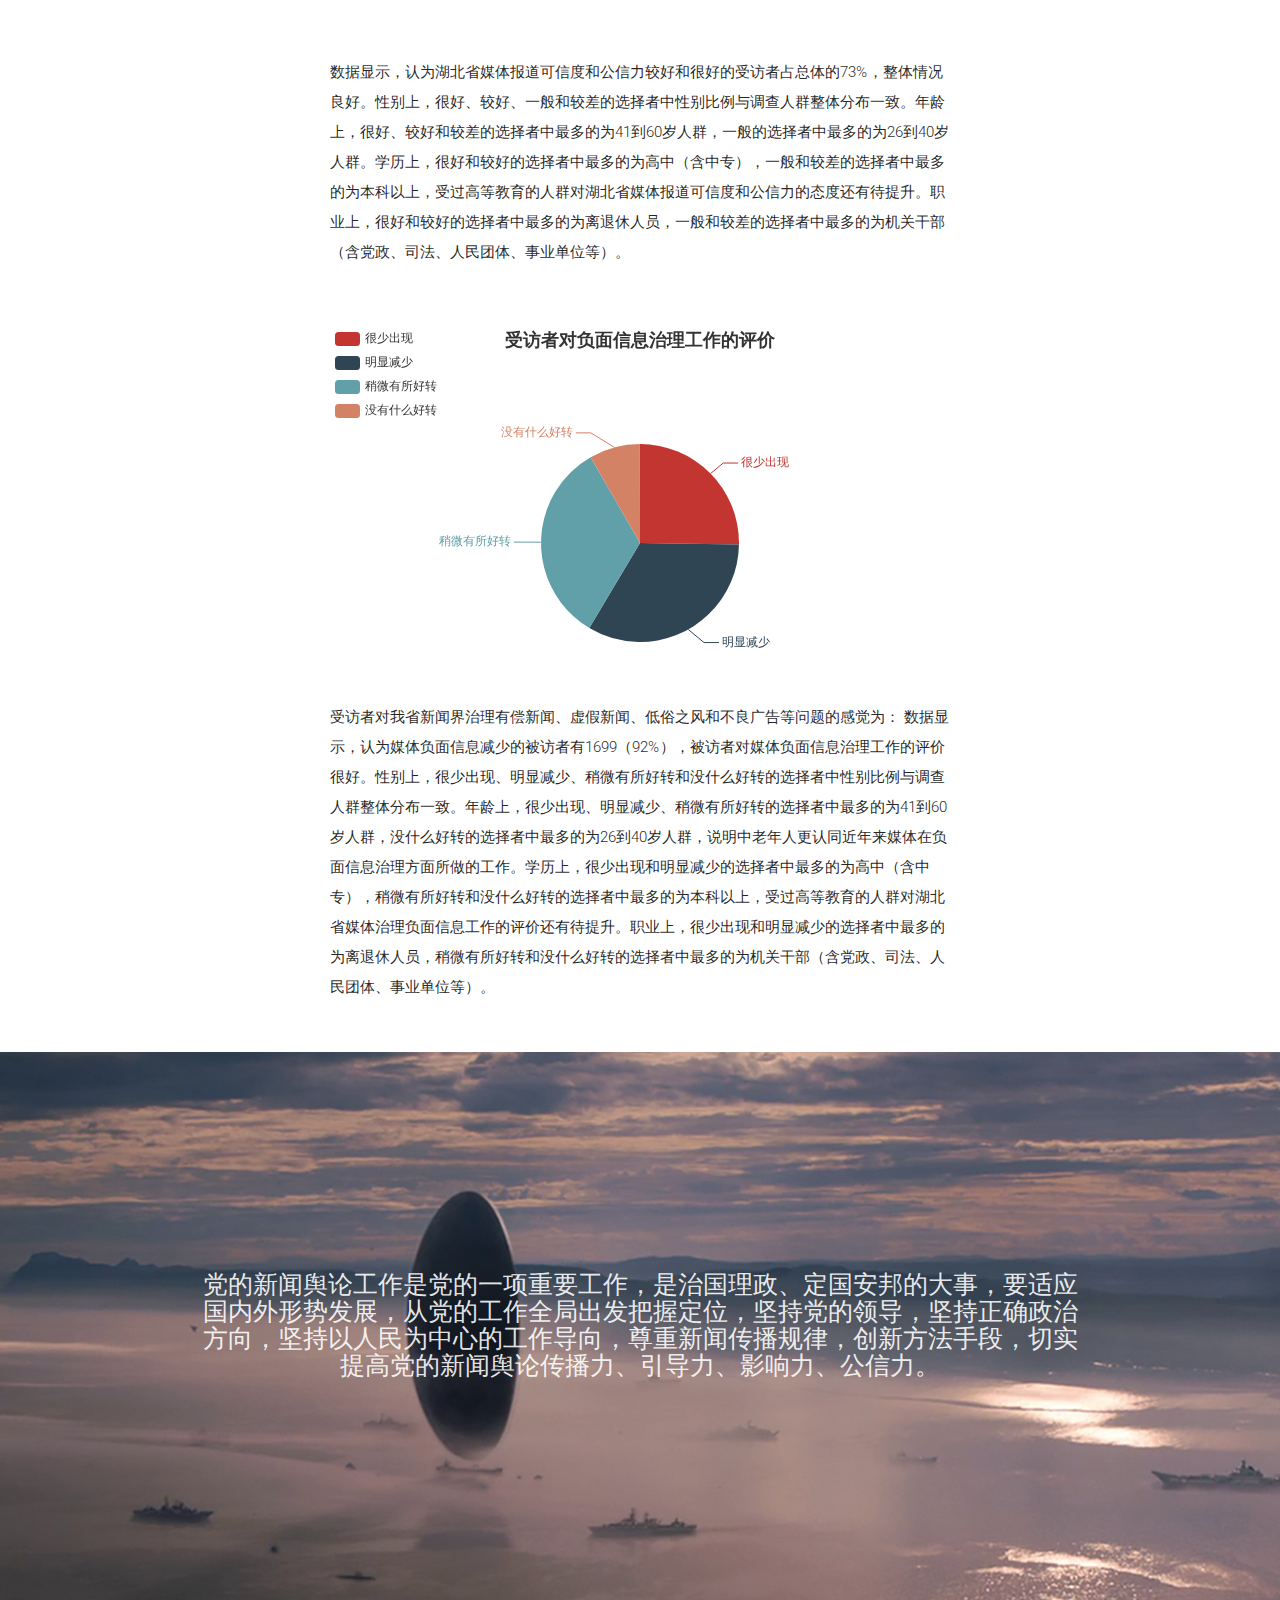
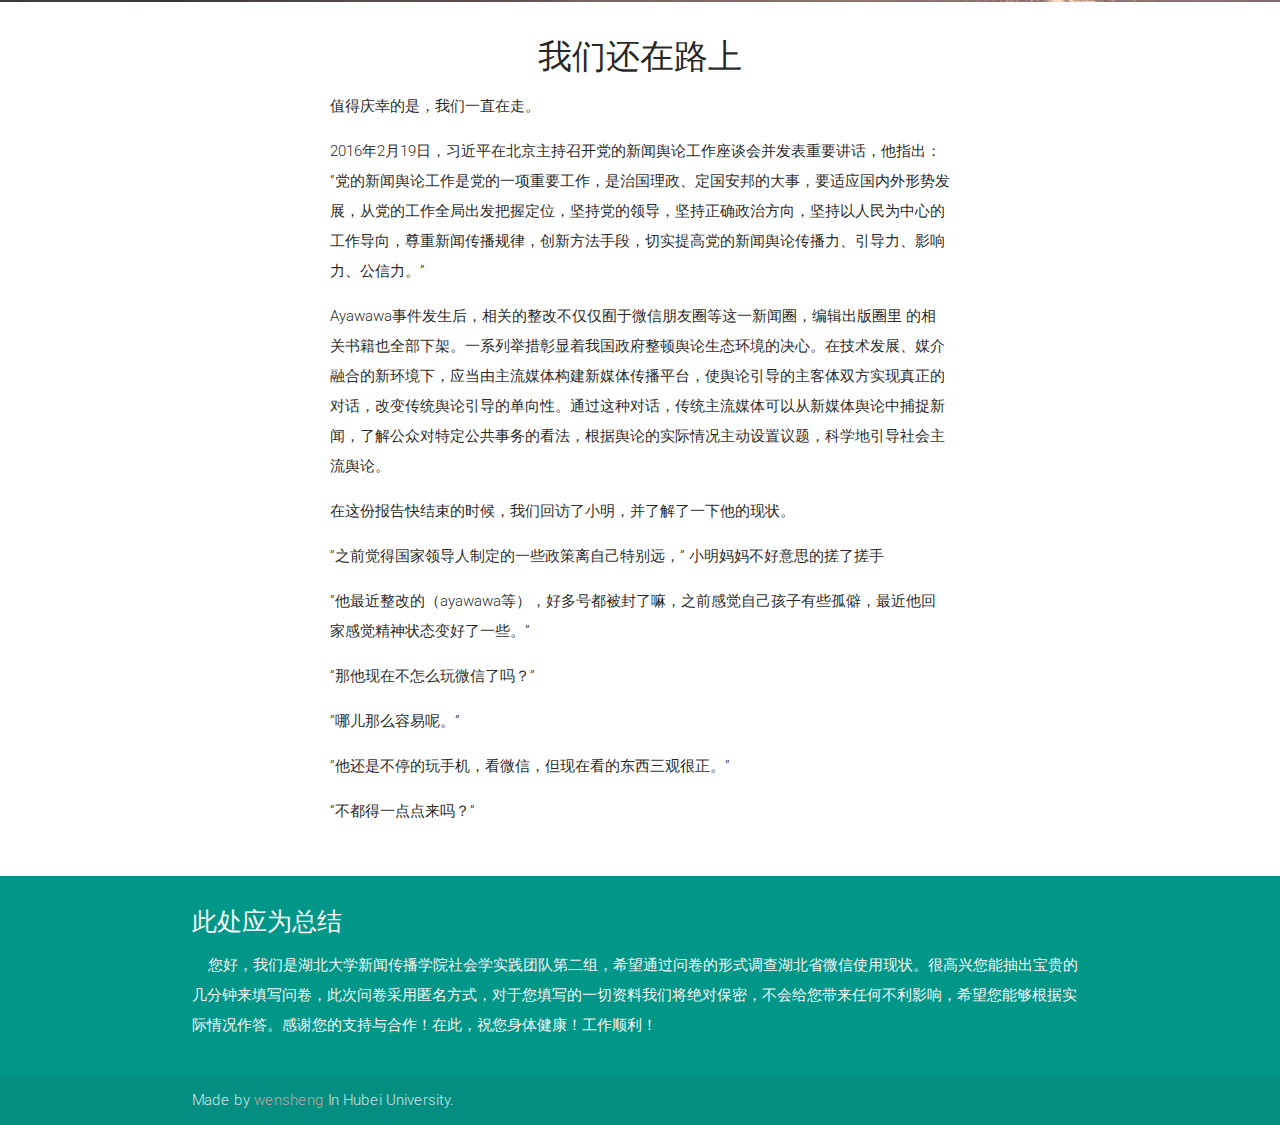
==== commit cc10381e: "Add files via upload" ====
--- a/index.html
+++ b/index.html
@@ -10,6 +10,7 @@
   <script src="http://libs.baidu.com/jquery/1.11.3/jquery.min.js"></script>
   <link href="css/materialize.css" type="text/css" rel="stylesheet" media="screen,projection"/>
   <link href="css/style.css" type="text/css" rel="stylesheet" media="screen,projection"/>
+  <link href="https://fonts.googleapis.com/icon?family=Material+Icons" rel="stylesheet">
 </head>
 <body>
   <div id="index-banner" class="parallax-container parallax-container1">
@@ -26,22 +27,21 @@
 		            	<!--<ul>
 		            		<li>任何新闻，同时都是一种间接。报道什么，不报道什么，也反映了传播媒介的一定的世界观。              ——格伯纳</li>
 		            		<li>而模仿是最基本的社会现象。                  ——塔尔德</li>
-		            	</ul>
-		            	<script src="js/scroll.js" type="text/javascript" charset="utf-8"></script>-->
-		              <span class="card-title">
+		            	</ul>-->
+		            	<!--<script src="js/scroll.js" type="text/javascript" charset="utf-8"></script>-->
+		              <!--<span class="card-title">
 		              	<h3 class="header center white-text text-lighten-2">媒介之痒</h3>
-		              </span>
-		              
-		              <p>如何熬过社交媒体与用户相处的第七年？</p>
-		              <!--<p>&nbsp;</p>
-		              <p>&nbsp;</p>
-		              <p>任何新闻，同时都是一种间接。报道什么，不报道什么，也反映了传播媒介的一定的世界观。</p>
+		              </span>-->
+		               <p>&nbsp;</p> <p>&nbsp;</p>
+		              <p>任何新闻都是一种见解。</p>
+		             
+		              <p>报道什么，不报道什么，也反映了传播媒介的一定的世界观。</p>
 		              
 		              <p style="text-indent:20em;">——格伯纳</p>
 		              <p>&nbsp;</p>
 		              <p>&nbsp;</p>
 		              <p>而模仿是最基本的社会现象。</p>
-		              <p style="text-indent:20em;">——塔尔德</p>-->
+		              <p style="text-indent:20em;">——塔尔德</p>
 		           
 		            </div>    
 		          </div>
@@ -53,7 +53,7 @@
           </h6>-->
         </div>
         <div class="row center">
-          <a href="#main" id="download-button" class="btn-large waves-effect waves-light teal lighten-1">Get Started</a>
+          <a href="#main" id="download-button" class="btn-large waves-effect waves-light teal lighten-1" style="width: 150px;"><i class="large material-icons">play_for_work</i></a>
         </div>
          <p>&nbsp;</p>
         <br><br>
@@ -80,37 +80,46 @@
 			        <div class="col s12 center">
 			          <h3><i class="mdi-content-send brown-text"></i></h3>
 			         <!-- <h4>互联网正深刻地影响和改变着当下中国社会</h4>-->
+			         <h5>【七年】阵痛与长痒：网络环境中共生的用户与媒体</h5>
+			         <br />
+			           <div class="responsive-img" style="width: 100%;">
+	         				<img src="img/222.png" style="height: 400px;"/>		      
+          			</div>
+          			
+			          <p class="left-align light">
+			          	初三借读生小明有天接到老家的电话。
+			          </p>
+			          <p class="left-align light">
+			          	“喂？”
+			          </p>
+			          <p class="left-align light">
+			          	“啊，儿啊，是我，吃了吗？”
+			          </p>
+			          <p class="left-align light">
+			          	“当然没有。”
+			          </p>
+			          <p class="left-align light">
+			          	“你在做什么？不会在玩手机吧？”
+			          </p>
+			          <p class="left-align light">
+			          	“我吗，我在看东西……用手机。”
+			          </p>
 			          
 			          <p class="left-align light">
-			          	初三借读生小明有天接到老家的电话。
-			          </p>
-			          <p class="left-align light">
-			          	“喂？”
-			          </p>
-			          <p class="left-align light">
-			          	“啊，儿啊，是我，吃了吗？”
-			          </p>
-			          <p class="left-align light">
-			          	“当然没有。”
-			          </p>
-			          <p class="left-align light">
-			          	“你在做什么？不会在玩手机吧？”
-			          </p>
-			          <p class="left-align light">
-			          	“我吗，我在看东西……用手机。”
-			          </p>
-			          
-			          <p class="left-align light">
 			          	电话那头没有笑。沉默像手机软件右上角加粗描红的惊叹号。
 			          </p>
 			          <p class="left-align light">
 			          	小明只好继续说：“我不是故意忘记吃晚餐，每次想着把手机放下，下一篇好玩的就滑出来……”
 			          </p>
 			          <p class="left-align light">
-			          	他的小公寓在淡水河离了喧嚣的这岸。初夏太阳晚归，欲夕的时候从金色变成橘色。习惯性地给朋友圈的风景照“点赞”后，他把额头抵在玻璃窗上，他不知道怎么感觉太阳像颗饱满的蛋黄，快要被刺破了，即将整个地流淌出来，烧伤整个城市。他怔怔地想着——原来又是饭点了。
+			          	他的小公寓在淡水河离了喧嚣的这岸。初夏太阳晚归，欲夕的时候从金色变成橘色。习惯性地给朋友圈的风景照“点赞”后，他把额头抵在玻璃窗上，他不知道怎么感觉太阳像颗饱满的蛋黄，快要被刺破了，即将整个地流淌出来，烧伤整个城市。
+			          </p>
+			          <p class="left-align light">
+			          	他怔怔地想着——原来又是饭点了。
 			          </p>
 			          <br />
-			          <h5 class="left-align">注意力经济 互联网大趋势</h5>
+			          <h5 class="left-align">争夺用户，谁占据了潮头？</h5>
+			          <p class="left-align">&nbsp;&nbsp;&nbsp;&nbsp;——基于注意力经济的互联网时代背景</p>
 			          <br />
 			           <p class="left-align light">
 			          	互联网正深刻地影响和改变着当下中国社会，据CNNIC中国互联网络信息中心第41次《中国互联网络发展状况统计报告》显示，截至 2017 年 12 月，我国网民规模达 7.72 亿，普及率达到 55.8%，其中手机网民规模达 7.53 亿，占比达 97.5%，移动网络促进“万物互联”。
@@ -123,30 +132,28 @@
 			          	赫伯特·西蒙在对当今经济发展趋势进行预测时曾指出:"随着信息的发展，有价值的不是信息，而是注意力。在科技浪潮下风起云涌的各类媒介中，微信无疑占到了有利位置。
 			          </p>
 			          <!--<h5 class="left-align">赫伯特·西蒙在对当今经济发展趋势进行预测时曾指出:"随着信息的发展，有价值的不是信息，而是注意力。在科技浪潮下风起云涌的各类媒介中，微信无疑占到了有利位置。</h5>-->
-		          
+		           	<div class="responsive-img">
+				         		<img src="img/111.jpg"   style="height: 220px;"/>	      
+			           </div>
 			           <p class="left-align light">
 			          	微信（We Chat）是腾讯公司在2011年推出的一个为智能终端提供即时通讯服务的免费应用程序，因其多语言、多系统、多网络环境的强大兼容性以及操作的便利性，一经推出就受到广大网友欢迎。2012年8月，腾讯公司推出了微信公众平台，微信逐渐转变为通讯类社交公众平台。作为社交媒体，微信注重用户圈子的维系，用户在圈子当中可以相互交流和分享信息，更倾向于社会化关系网络。截止2017年12月，微信活跃用户已近10亿人，微信朋友圈用户使用率已达 87.3%，既是亚洲地区最大用户群体的移动即时通讯软件，也已成为4G时代最受欢迎的社交信息平台和移动端应用的一大入口。
 			          </p>
 			           <p class="left-align light">
-			          	最新由人民日报海外网海外舆情中心与北京大学国家战略传播研究院联合发布的《2018海外华文新媒体影响力报告》中也指出，随着移动互联网的发展，微博、微信作为华人华侨应用较多的中文平台，也得到海外华文媒体的重视，其中微信帐号开通率达到53%。
-			          </p>
-			          <div class="responsive-img">
-				         		<img src="img/111.jpg"   style="height: 220px;"/>	      
-			           </div>
+			          	近日，由人民日报海外网海外舆情中心与北京大学国家战略传播研究院联合发布的《2018海外华文新媒体影响力报告》中指出，随着移动互联网的发展，微博、微信作为华人华侨应用较多的中文平台，其中微信帐号开通率达到53%。
+			          </p>
+			         
 			          <p class="left-align">
-			          	在对我国各省微信使用情况的调研过程中，我们发现，湖北省的微信使用情况具有一定的代表性。
+			          	在对我国各省微信使用情况的调研过程以及实际核查中，结合分析数据发现，湖北省的微信使用情况具有一定的代表性，相应的，湖北省媒介环境在全国具有一定程度的代表意义。
 			          </p>
 			          <br />
 			          <h5 class="left-align">湖北省微信使用情况在全国的占比</h5>
 		            <br />
-		            <p class="left-align light">
-			          	湖北地处我国中部，目前，全省有常住人口近6000万处于同样的媒介环境之中。近年来随着中部省份和地区发展的步伐加快，湖北既面临着新的发展机遇，也遇到了各种挑战。湖北属于教育大省，同时也拥有极为丰富的新闻资源，报纸、广电及网络传媒都极为发达，仅日报就有6家，这在其他省市都较少见。由于整个大环境的原因，媒介素养教育在全省范围内仍存在着诸多薄弱环节。如何整合既有的新闻资源，抓好湖北受众的媒介素养教育，是关系到整个湖北和谐、稳定、加快发展的一件大事。
-			          </p>
-			          <p class="left-align">
-			          	同时，由于其媒介环境在全国的代表意义，对湖北省媒介情况的调研，无疑可以为其他省市树立典范。
-			          </p>
-			          <p class="left-align light">
-			          	为了解湖北省微信使用状况，了解网络传媒特别是微信这种社交媒体在湖北省的接受与使用状况、对人们生活、工作有着怎样的影响，为省委省政府对互联网络、社交媒体管理决策提供参考，2018年1月到2018年5月，本组成员历时五个月，走访全省20多个市、县、乡（镇），访问近1000人，发放问卷700余份，回收有效问卷550份，在全省范围内进行了一次湖北省微信使用现状和特点专项调查。
+		           
+			          <p class="left-align light">
+			          	如何整合既有的新闻资源，抓好湖北省网络平台用户的媒介素养教育，是关系到整个湖北和谐、稳定、加快发展的一件大事。
+			          </p>
+			          <p class="left-align light">
+			          	在对我国各省微信使用情况的调研过程以及实际核查中，结合分析数据发现，湖北省的微信使用情况具有一定的代表性，相应的，湖北省媒介环境在全国具有一定程度的代表意义。
 			          </p>
 			            <div class="responsive-img" style="height: 350px;">
 				         		<div id="container1" style="height: 100%"></div>				      
@@ -186,7 +193,7 @@
         <div class="col s12 center">
           <h3><i class="mdi-content-send brown-text"></i></h3>
           <br />
-          <h4 >你的注意力都给谁了？</h4>
+          <h4 >时间快进的咒语：“刷刷刷”和“滑滑滑”</h4>
           <br />
           <p class="left-align light">
           	流量稀缺的当下，在热点来临时如何分配注意力，恐怕对流量主和普通用户而言，都是难以绕过的必修课。
@@ -201,9 +208,9 @@
           <p class="left-align light">
           	最近发生的相关新闻如：Ayawawa散布慰安妇不当言论被封禁、“小凤雅之死”事件更是凸显了对微信自媒体的整顿和管控迫在眉睫
           </p>
-          <div class="responsive-img" style="width: 100%;">
-	         		<img src="img/222.JPG" style="height: 400px;"/>		      
-          </div>
+         		<div class="responsive-img">
+				         		<img src="img/333.jpg"   style="height: 220px;"/>	      
+			           </div>
           <br />
            <p class="left-align light">
           	与此同时，人们对相关法律法规知之甚少和自身媒介素养不足的情况更突显了这一事情的严重性。
@@ -245,16 +252,19 @@
 	          <h4>网络话语体系杂烩中，主流价值观的回归与坚守，任重而道远。</h4>
 	          <br />
 	          <p class="left-align light">
-	          	在对湖北省媒体的可信度和公信度调查的过程中，公众对媒体的信任程度保持着三分之二的比例，认为媒体形象变好的占比高达92%，在庞大的用户信任度面前，主流媒体传播的任何内容都意味着极深远的影响力。
+	          	在对湖北省媒体的可信度和公信度调查的过程中，公众对媒体的信任程度保持着三分之二的比例，认为媒体形象“好”的占比高达92%，在庞大的用户信任度面前，主流媒体传播的任何内容都意味着极深远的影响力。
 	          </p>
 	          <p class="left-align light">
-          	“怎么说呢，这种东西太多了，”小明的妈妈看着朋友圈里一长串 (养生相关)的文章，笑着对我们说。
-          	</p>
-          	<p class="left-align light">
-          	“我也转的，”
-          	</p>
-          	<p class="left-align light">
-          	“不过我看它是人民日报我才转。” 
+          	“怎么说呢，现在鱼龙混杂的消息太多了，有的一看就是广告嘛，哈哈。”小明的妈妈看着朋友圈里一长串 (养生相关)的文章，笑着对我们说。
+          	</p>
+          	<p class="left-align light">
+          	“我妈又转发……。”（场景切换，小明刷朋友圈嘟哝一句说）
+          	</p>
+          	<p class="left-align light">
+          	“但有时看到好的我也转。”
+          	</p>
+          	<p class="left-align light">
+          	“但有时看到好的我也转。”
           	</p>
 	          <br />
 	          <div class="responsive-img" style="height: 360px;">
--- a/css/style.css
+++ b/css/style.css
@@ -1,11 +1,3 @@
-/* Custom Stylesheet */
-/**
- * Use this file to override Materialize files so you can update
- * the core Materialize files in the future
- *
- * Made By MaterializeCSS.com
- */
-
 nav ul a,
 nav .brand-logo {
   color: #444;
@@ -18,14 +10,26 @@
 .button-collapse {
   color: #26a69a;
 }
-.card {
-	/*width:700px;*/
-	height:150px;
-	overflow:hidden;
-	margin:auto;
-	position:relative;
-}
-
+.card {
+	/*width:700px;*/
+	height:150px;
+	overflow:hidden;
+	margin:auto;
+	position:relative;
+}@keyframes anis {
+	100% {
+	transform:translateY(-200px)
+}
+}img {
+	/*position:absolute;*/
+}
+#scroll {
+	font-size: 18px;
+	animation:anis 10s linear infinite;
+}
+#scroll:hover {
+	animation-play-state:paused;
+}
 
 .container:first-child {
 	position: relative;
@@ -62,6 +66,7 @@
   }
 }
 
+
 .icon-block {
   padding: 0 15px;
 }
@@ -79,3 +84,5 @@
 #first_left {
 	
 }
+
+
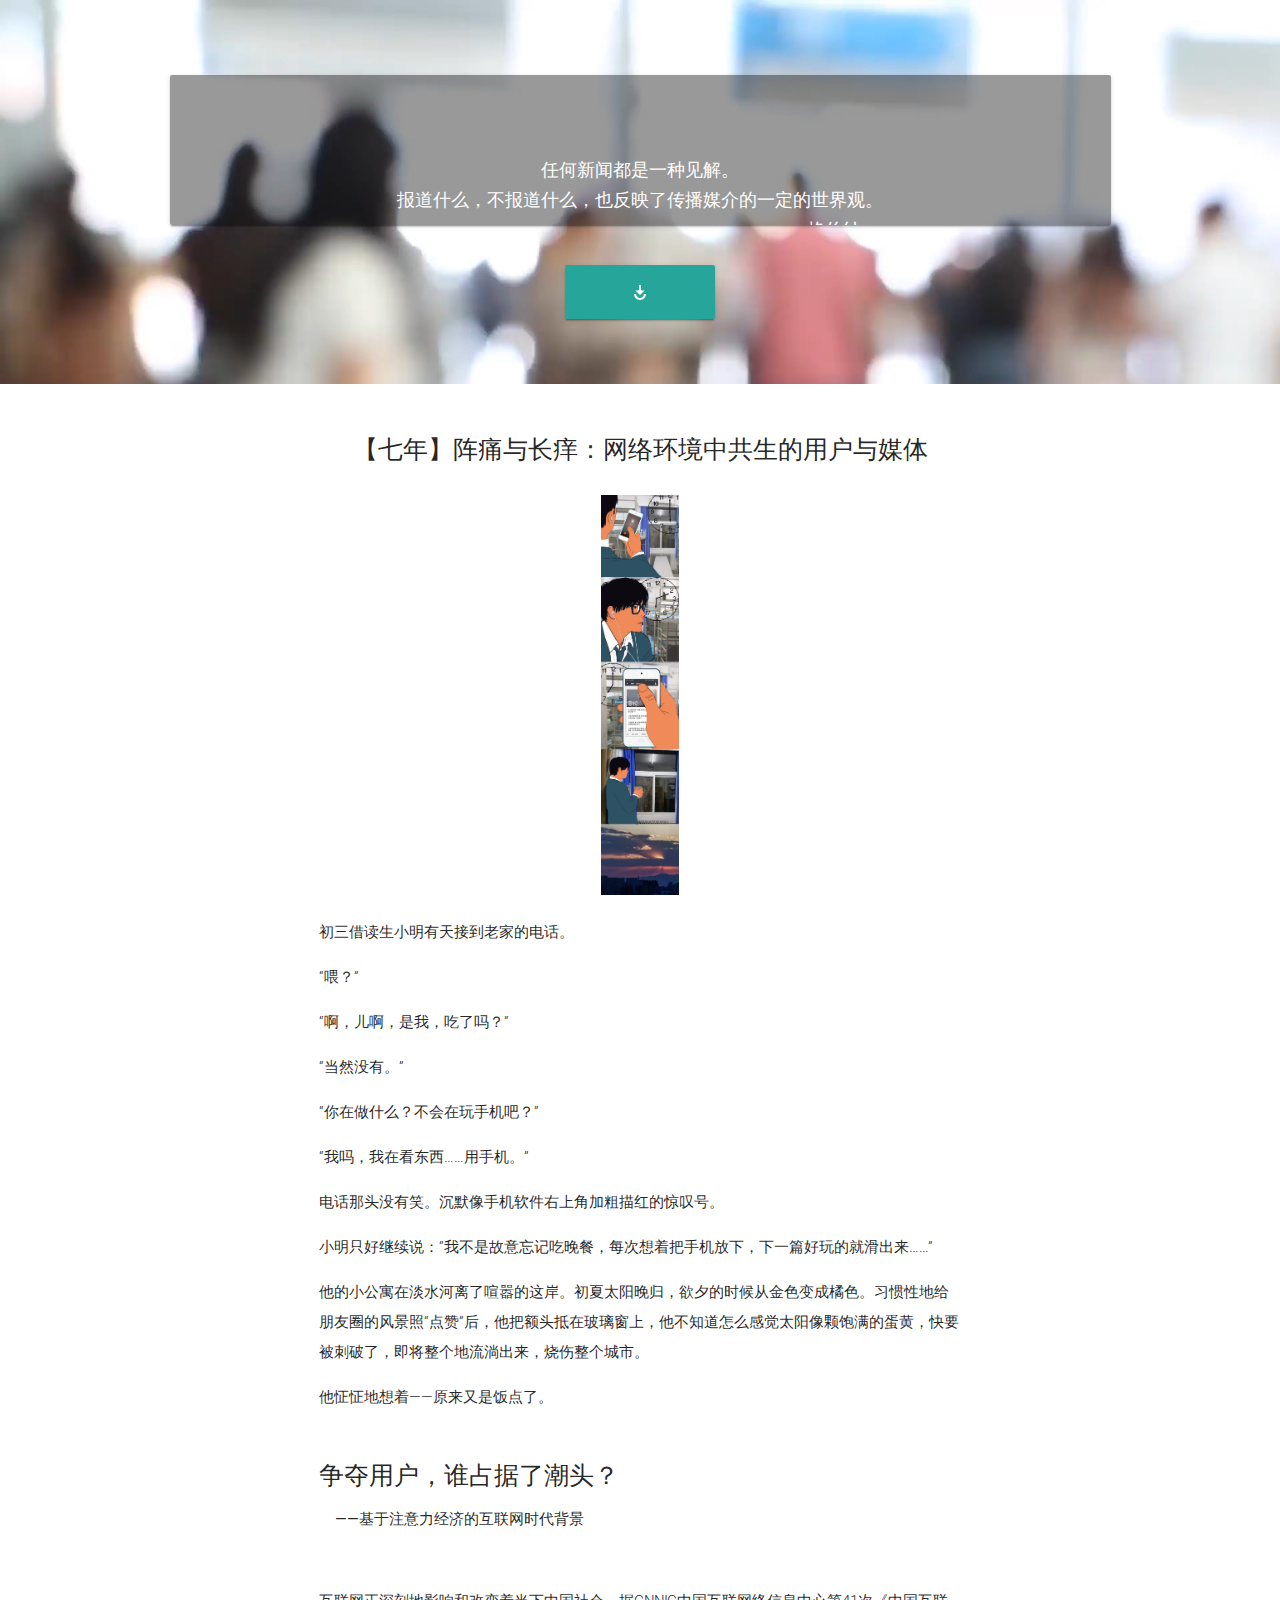
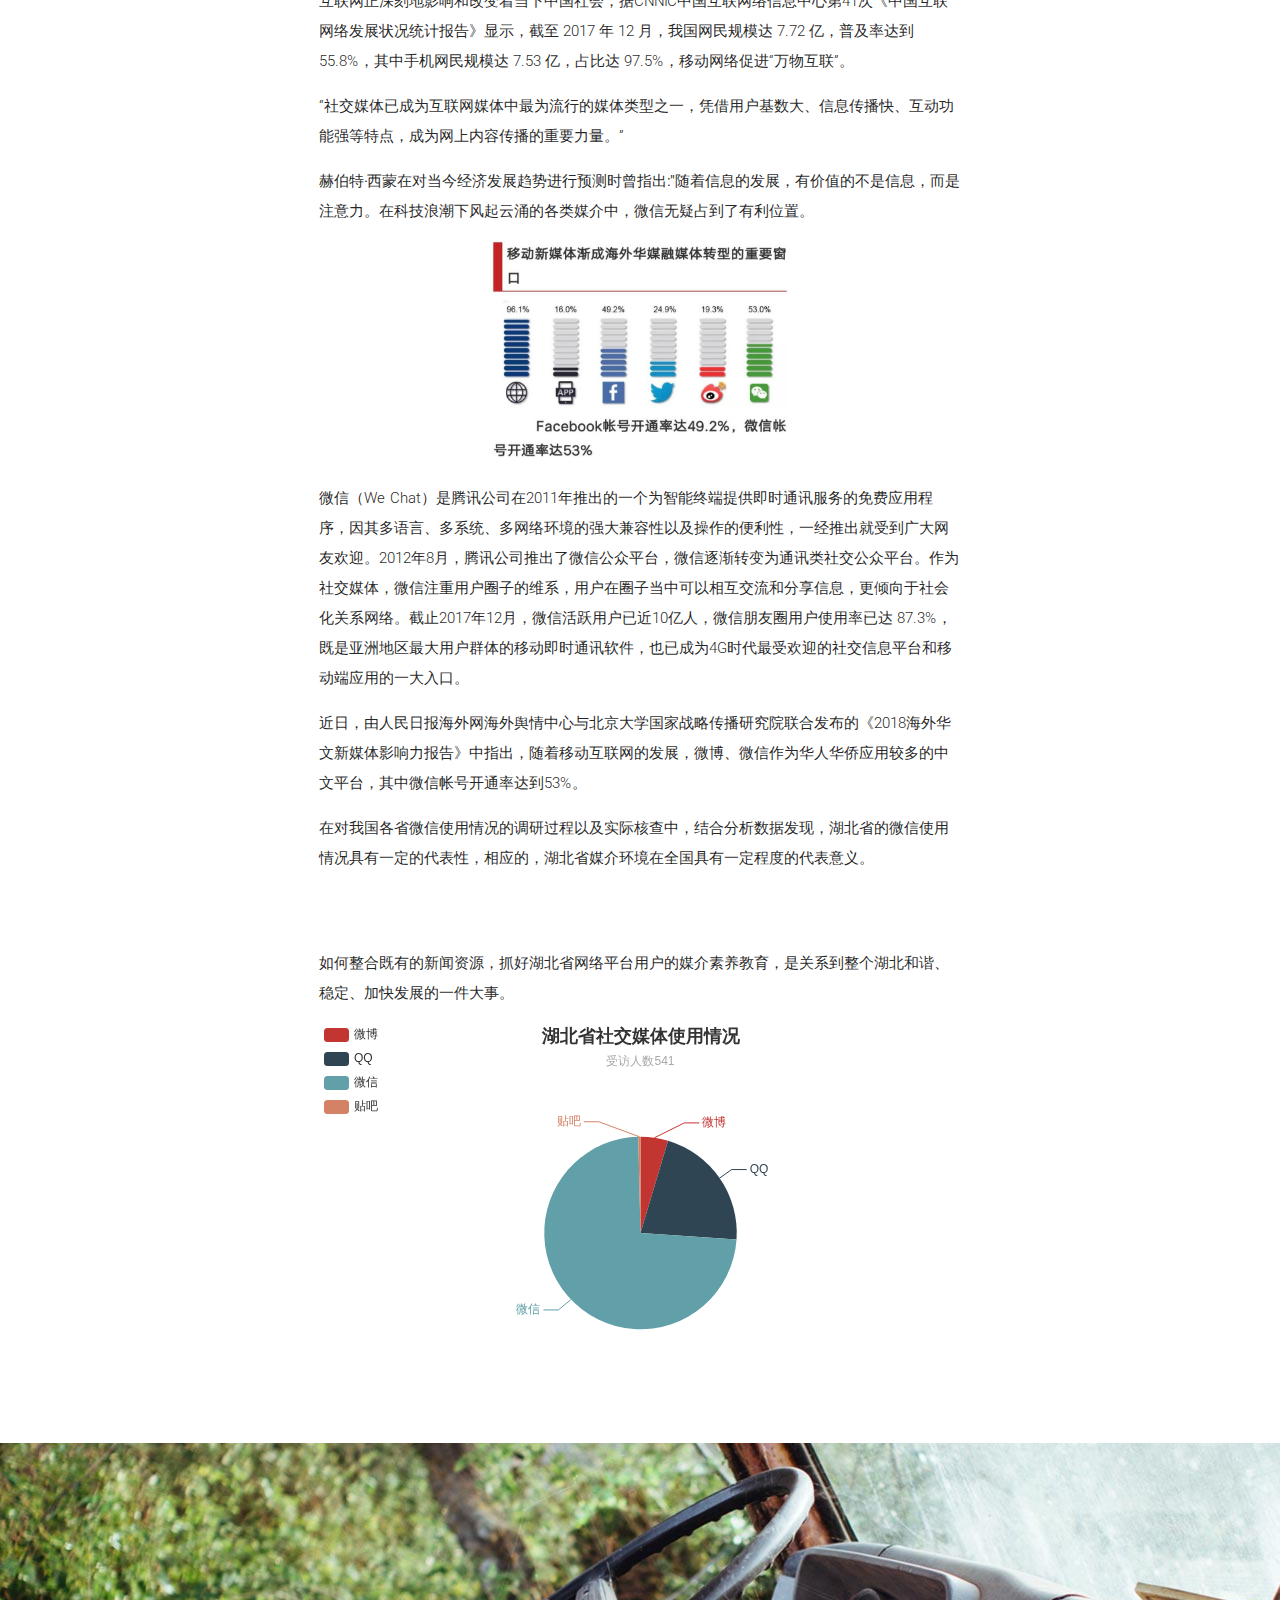
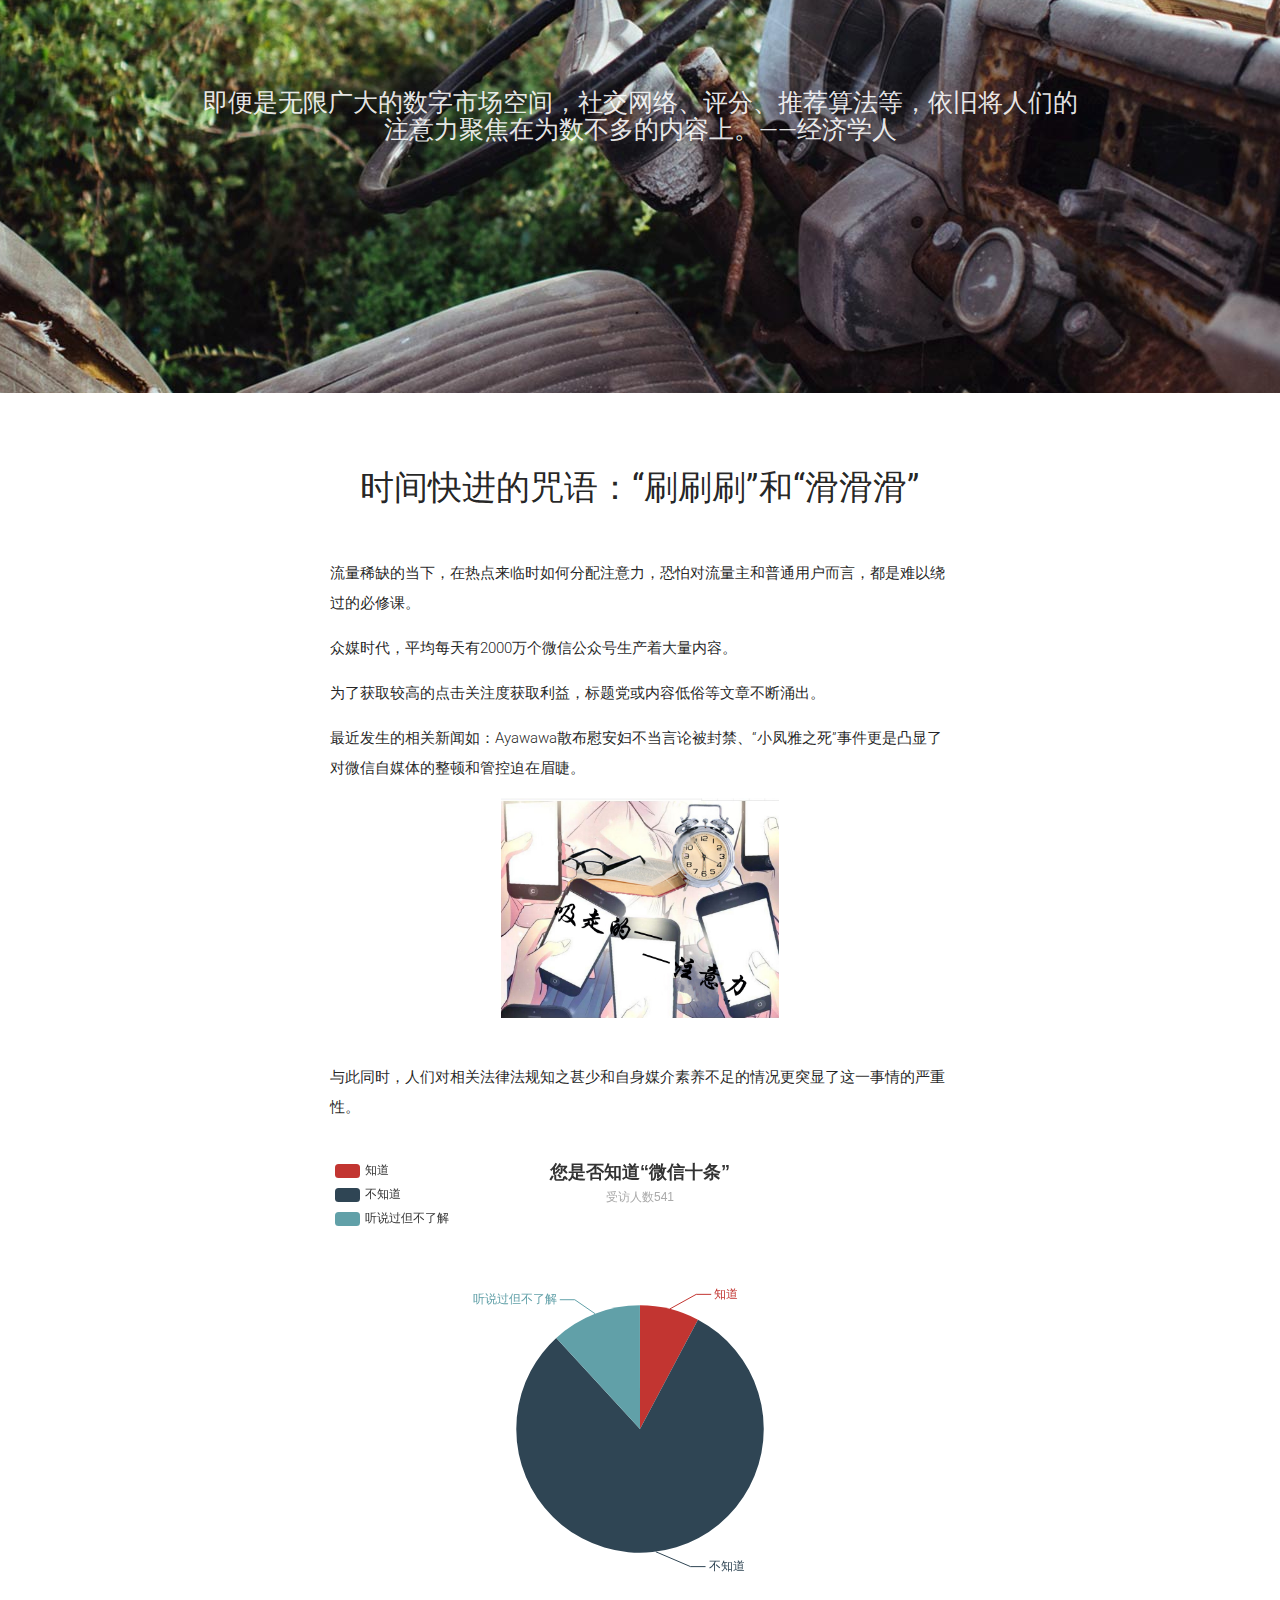
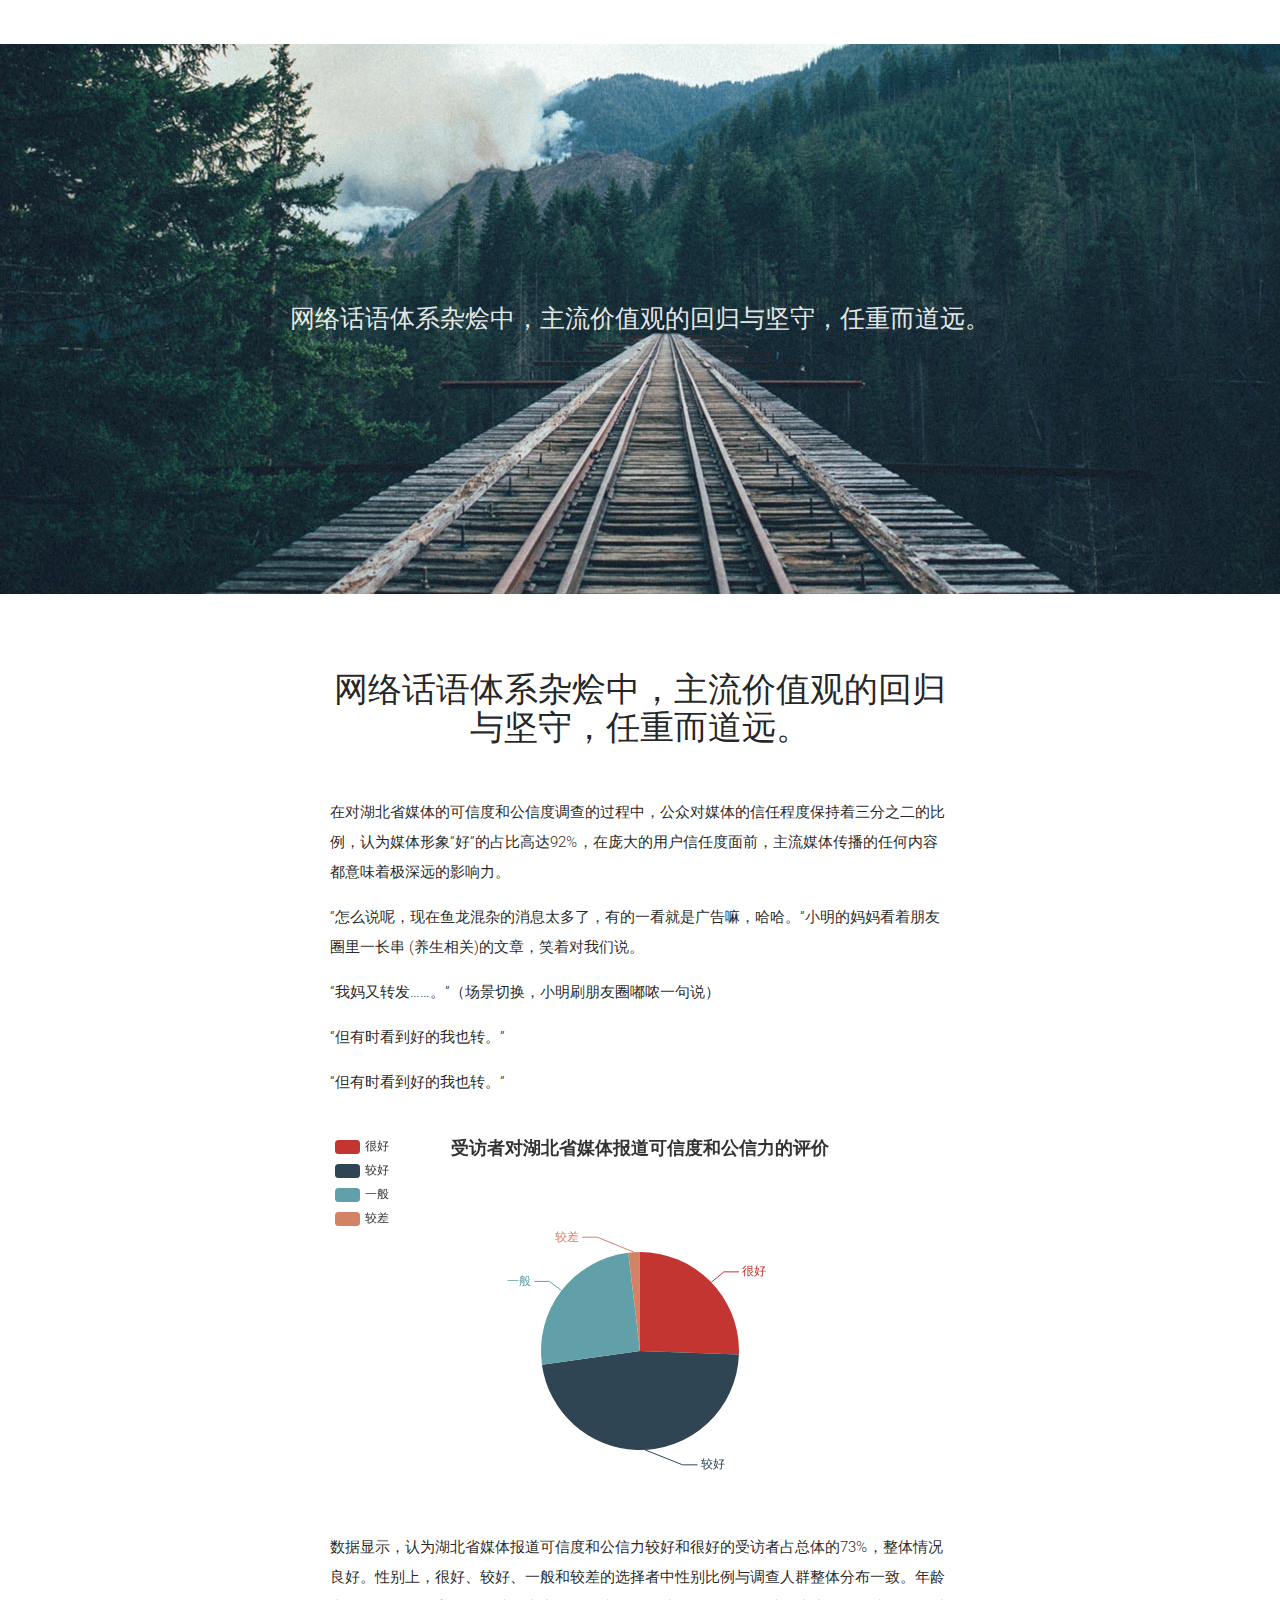
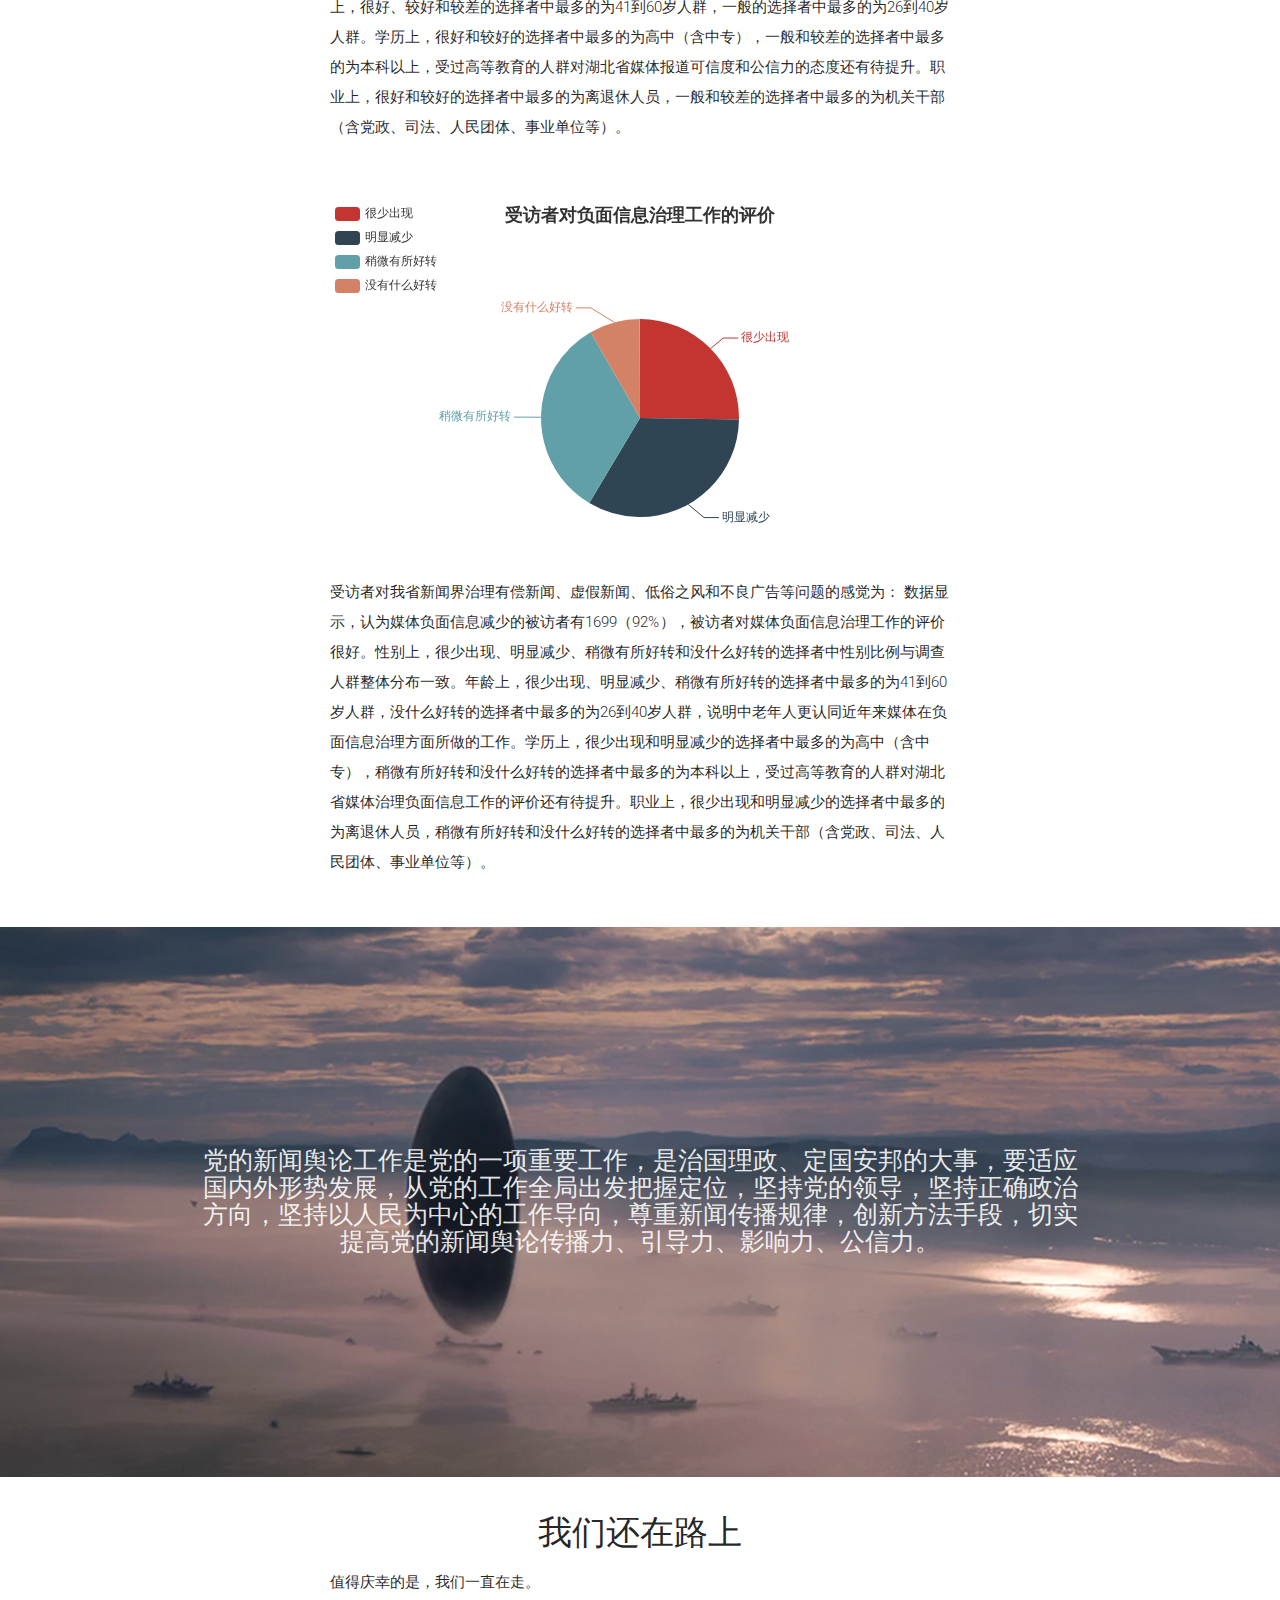
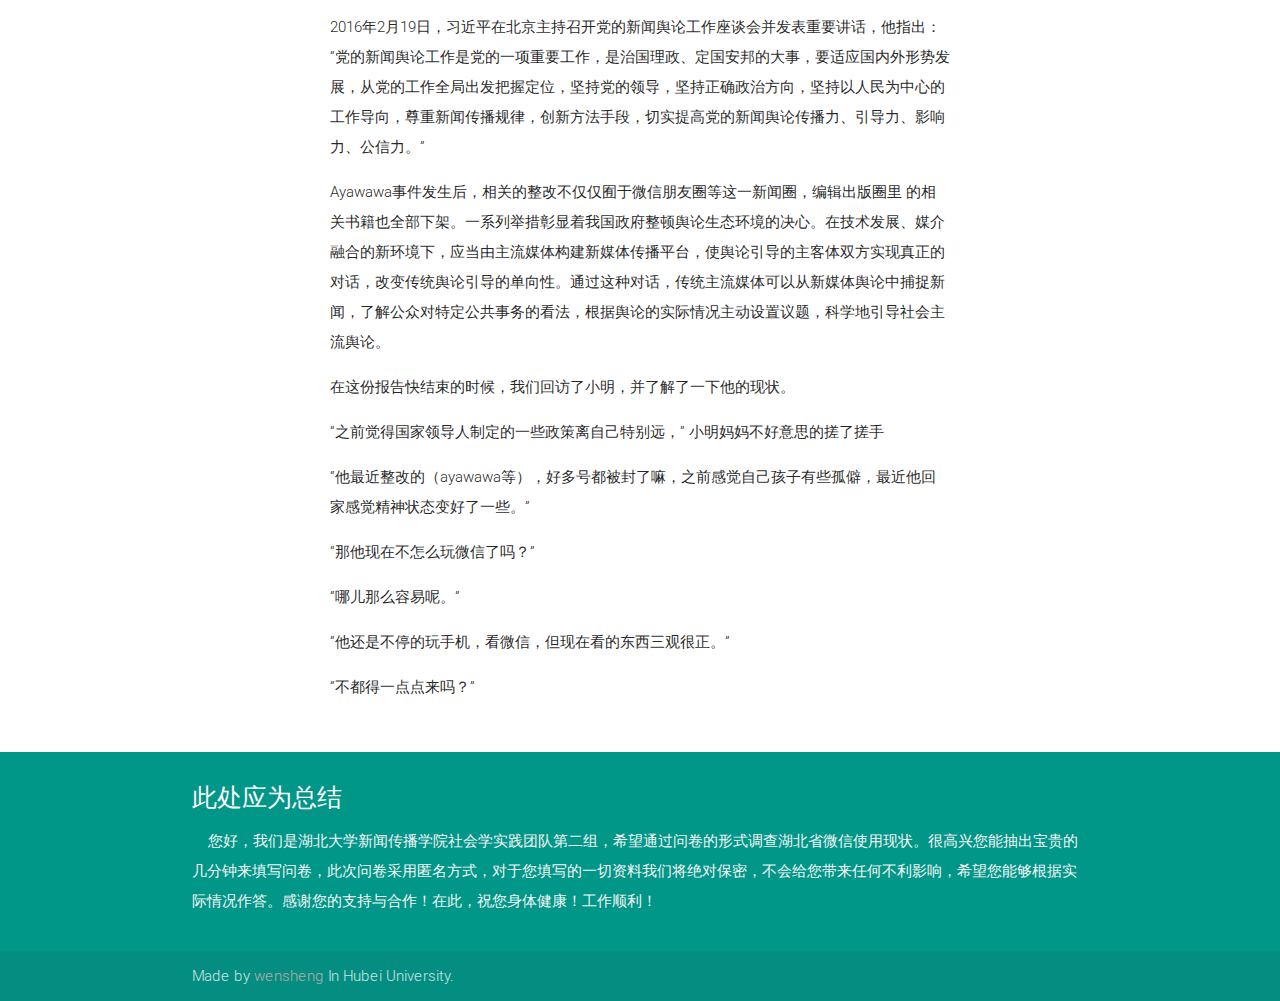
==== commit 71502c52: "Add files via upload" ====
--- a/index.html
+++ b/index.html
@@ -125,7 +125,7 @@
 			          	互联网正深刻地影响和改变着当下中国社会，据CNNIC中国互联网络信息中心第41次《中国互联网络发展状况统计报告》显示，截至 2017 年 12 月，我国网民规模达 7.72 亿，普及率达到 55.8%，其中手机网民规模达 7.53 亿，占比达 97.5%，移动网络促进“万物互联”。
 			          </p>
 			          <p class="left-align light">
-			          	“社交媒体已成为互联网媒体中最为流行的媒体类型之一，凭借用户基数大、信息传播快、互动功能强等特点，成为网上内容传播的重要力量。②”
+			          	“社交媒体已成为互联网媒体中最为流行的媒体类型之一，凭借用户基数大、信息传播快、互动功能强等特点，成为网上内容传播的重要力量。”
 			          </p>
 			         
 			           <p class="left-align">
@@ -146,15 +146,13 @@
 			          	在对我国各省微信使用情况的调研过程以及实际核查中，结合分析数据发现，湖北省的微信使用情况具有一定的代表性，相应的，湖北省媒介环境在全国具有一定程度的代表意义。
 			          </p>
 			          <br />
-			          <h5 class="left-align">湖北省微信使用情况在全国的占比</h5>
+			          <!--<h5 class="left-align">湖北省微信使用情况在全国的占比</h5>-->
 		            <br />
 		           
 			          <p class="left-align light">
 			          	如何整合既有的新闻资源，抓好湖北省网络平台用户的媒介素养教育，是关系到整个湖北和谐、稳定、加快发展的一件大事。
 			          </p>
-			          <p class="left-align light">
-			          	在对我国各省微信使用情况的调研过程以及实际核查中，结合分析数据发现，湖北省的微信使用情况具有一定的代表性，相应的，湖北省媒介环境在全国具有一定程度的代表意义。
-			          </p>
+			         
 			            <div class="responsive-img" style="height: 350px;">
 				         		<div id="container1" style="height: 100%"></div>				      
 			            </div>
@@ -200,13 +198,13 @@
           </p>
          
            <p class="left-align light">
-          	众媒时代，平均每天有2000万个微信公众号生产着大量内容
+          	众媒时代，平均每天有2000万个微信公众号生产着大量内容。
           </p>
           <p class="left-align light">
-          	为了获取较高的点击关注度获取利益，标题党或内容低俗等文章不断涌出
+          	为了获取较高的点击关注度获取利益，标题党或内容低俗等文章不断涌出。
           </p>
           <p class="left-align light">
-          	最近发生的相关新闻如：Ayawawa散布慰安妇不当言论被封禁、“小凤雅之死”事件更是凸显了对微信自媒体的整顿和管控迫在眉睫
+          	最近发生的相关新闻如：Ayawawa散布慰安妇不当言论被封禁、“小凤雅之死”事件更是凸显了对微信自媒体的整顿和管控迫在眉睫。
           </p>
          		<div class="responsive-img">
 				         		<img src="img/333.jpg"   style="height: 220px;"/>	      
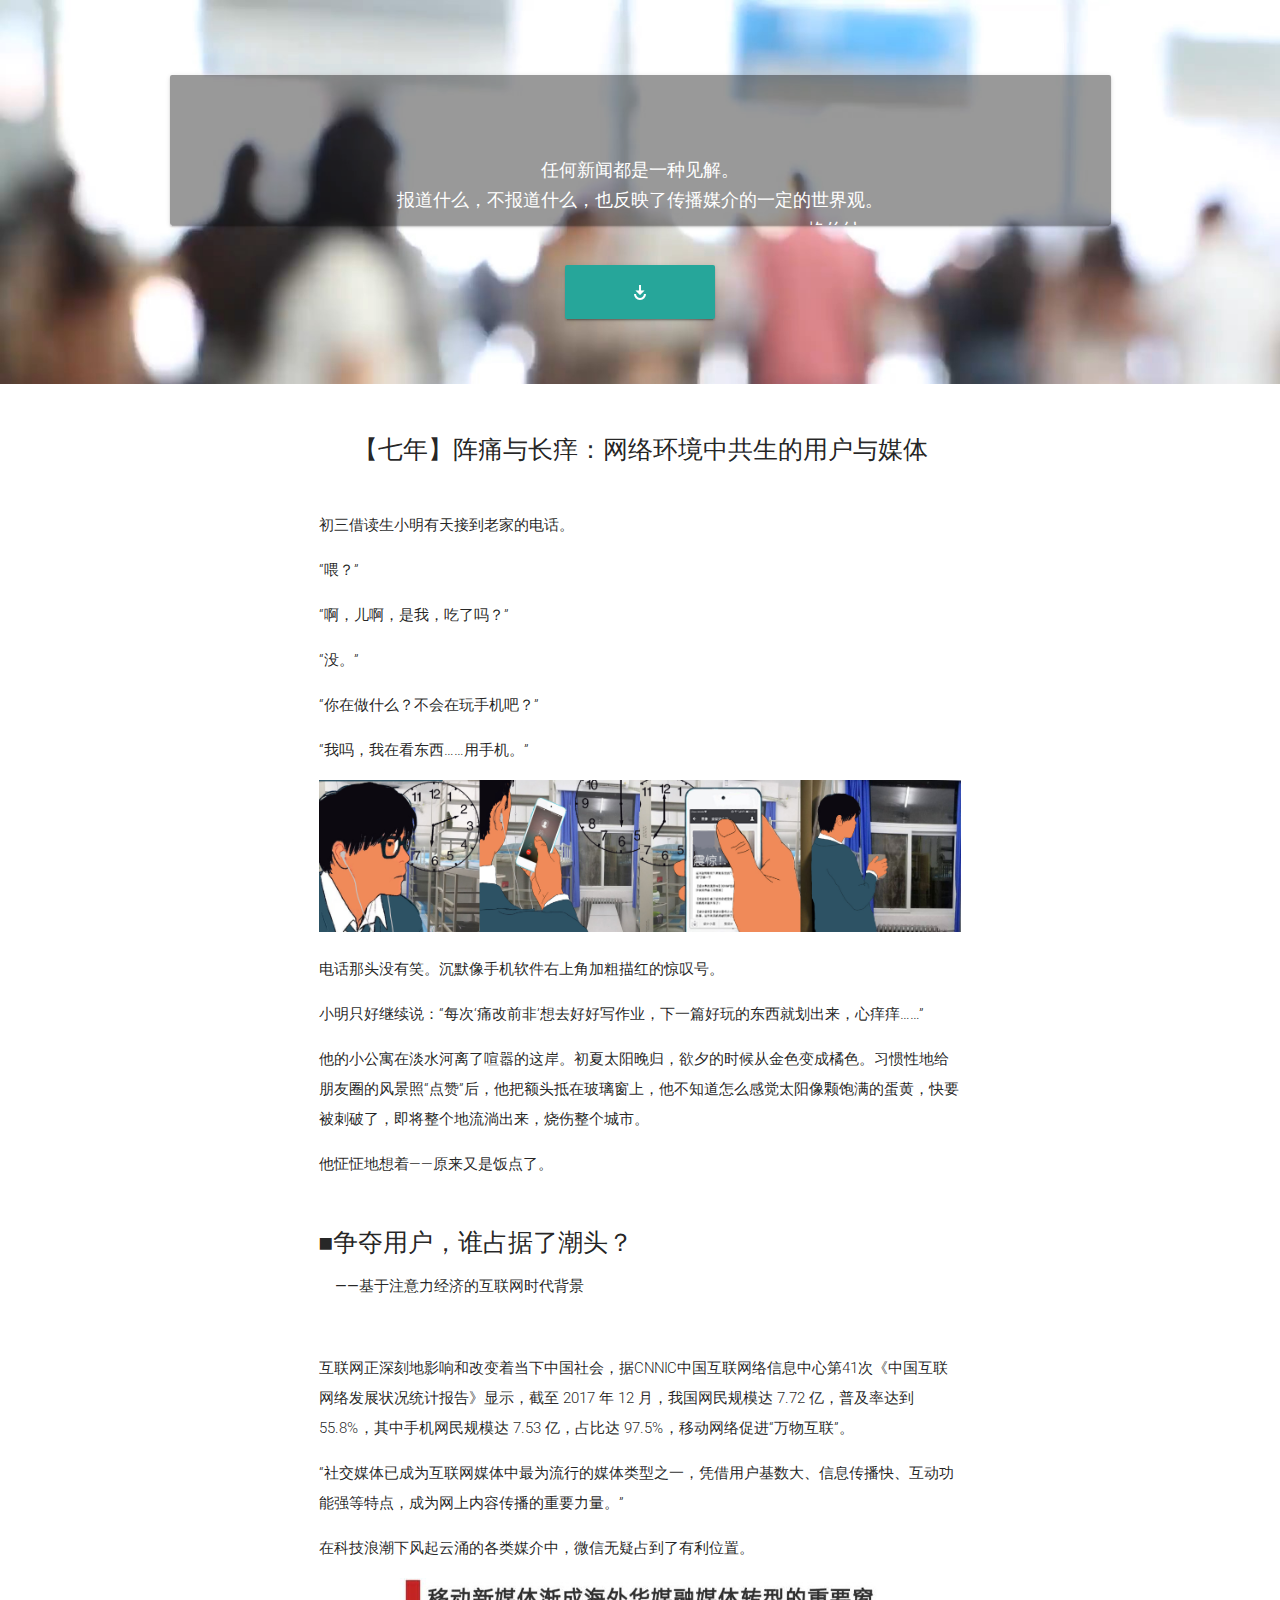
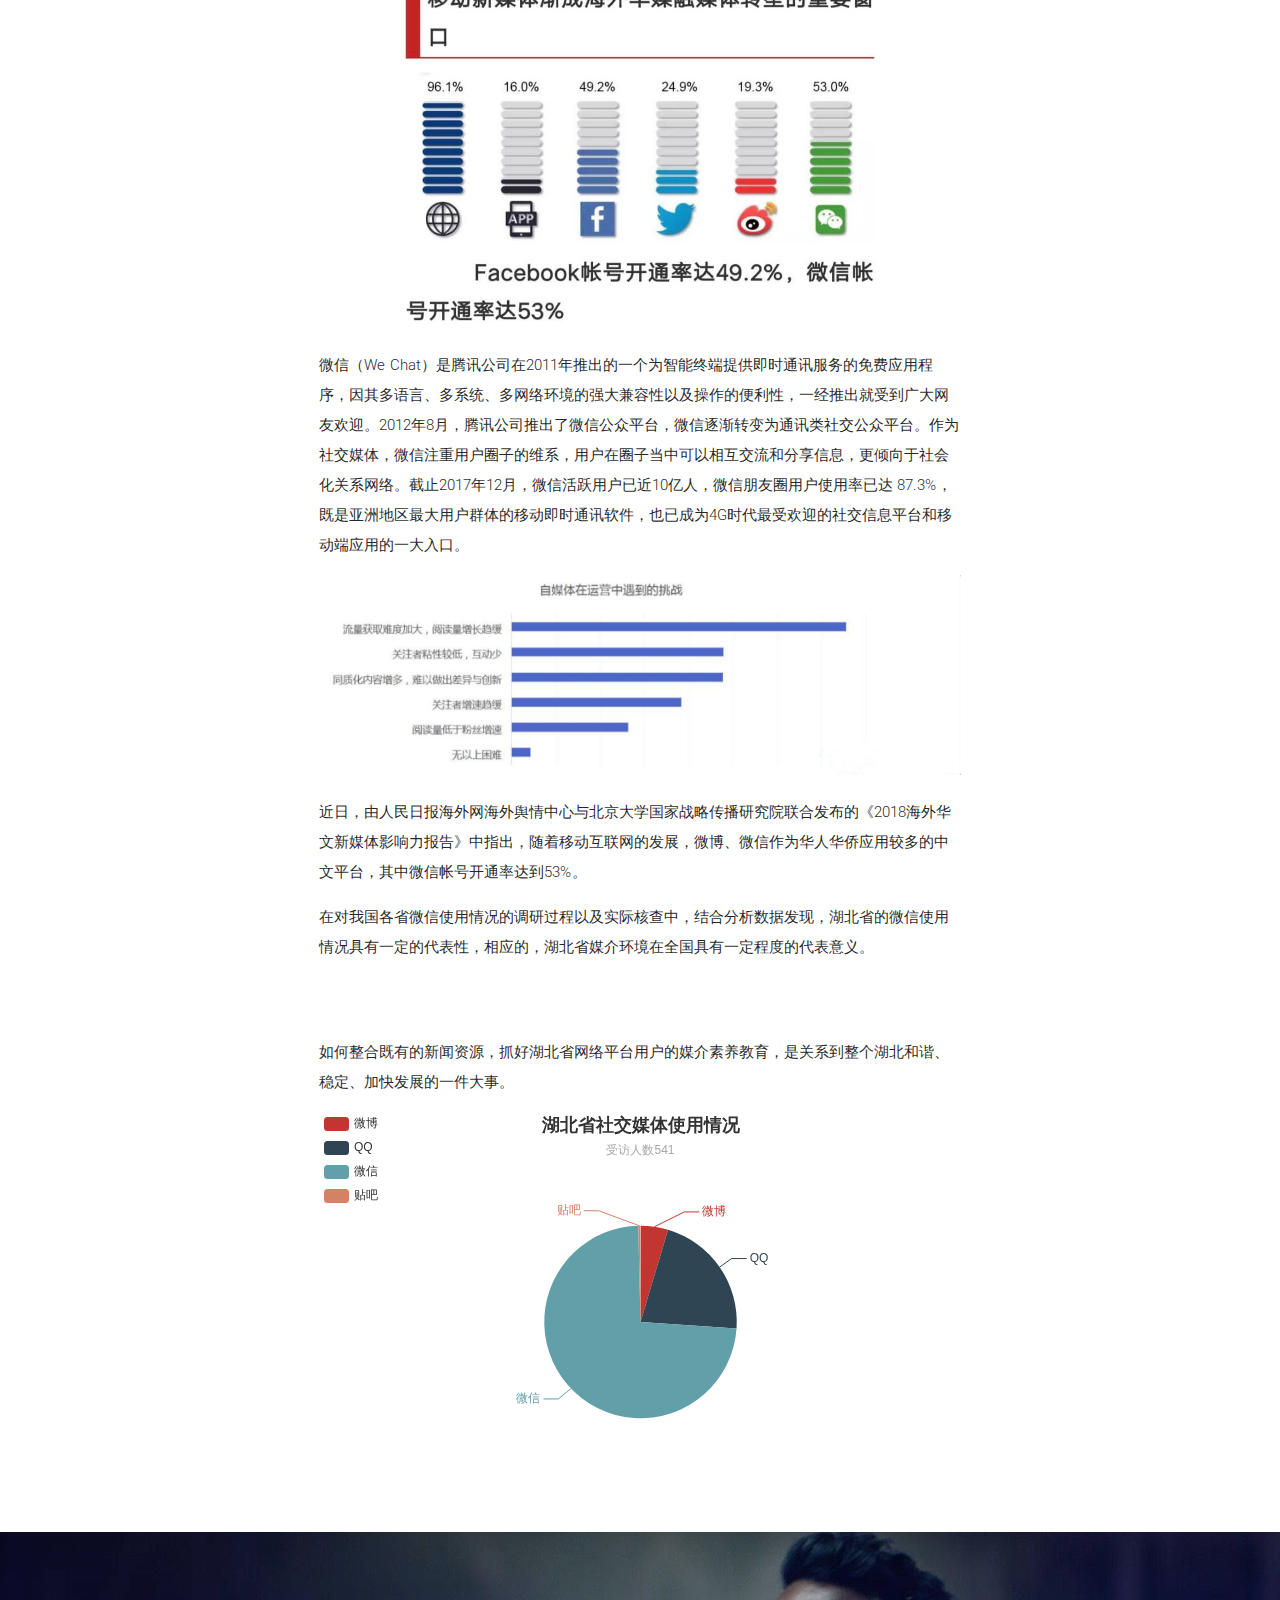
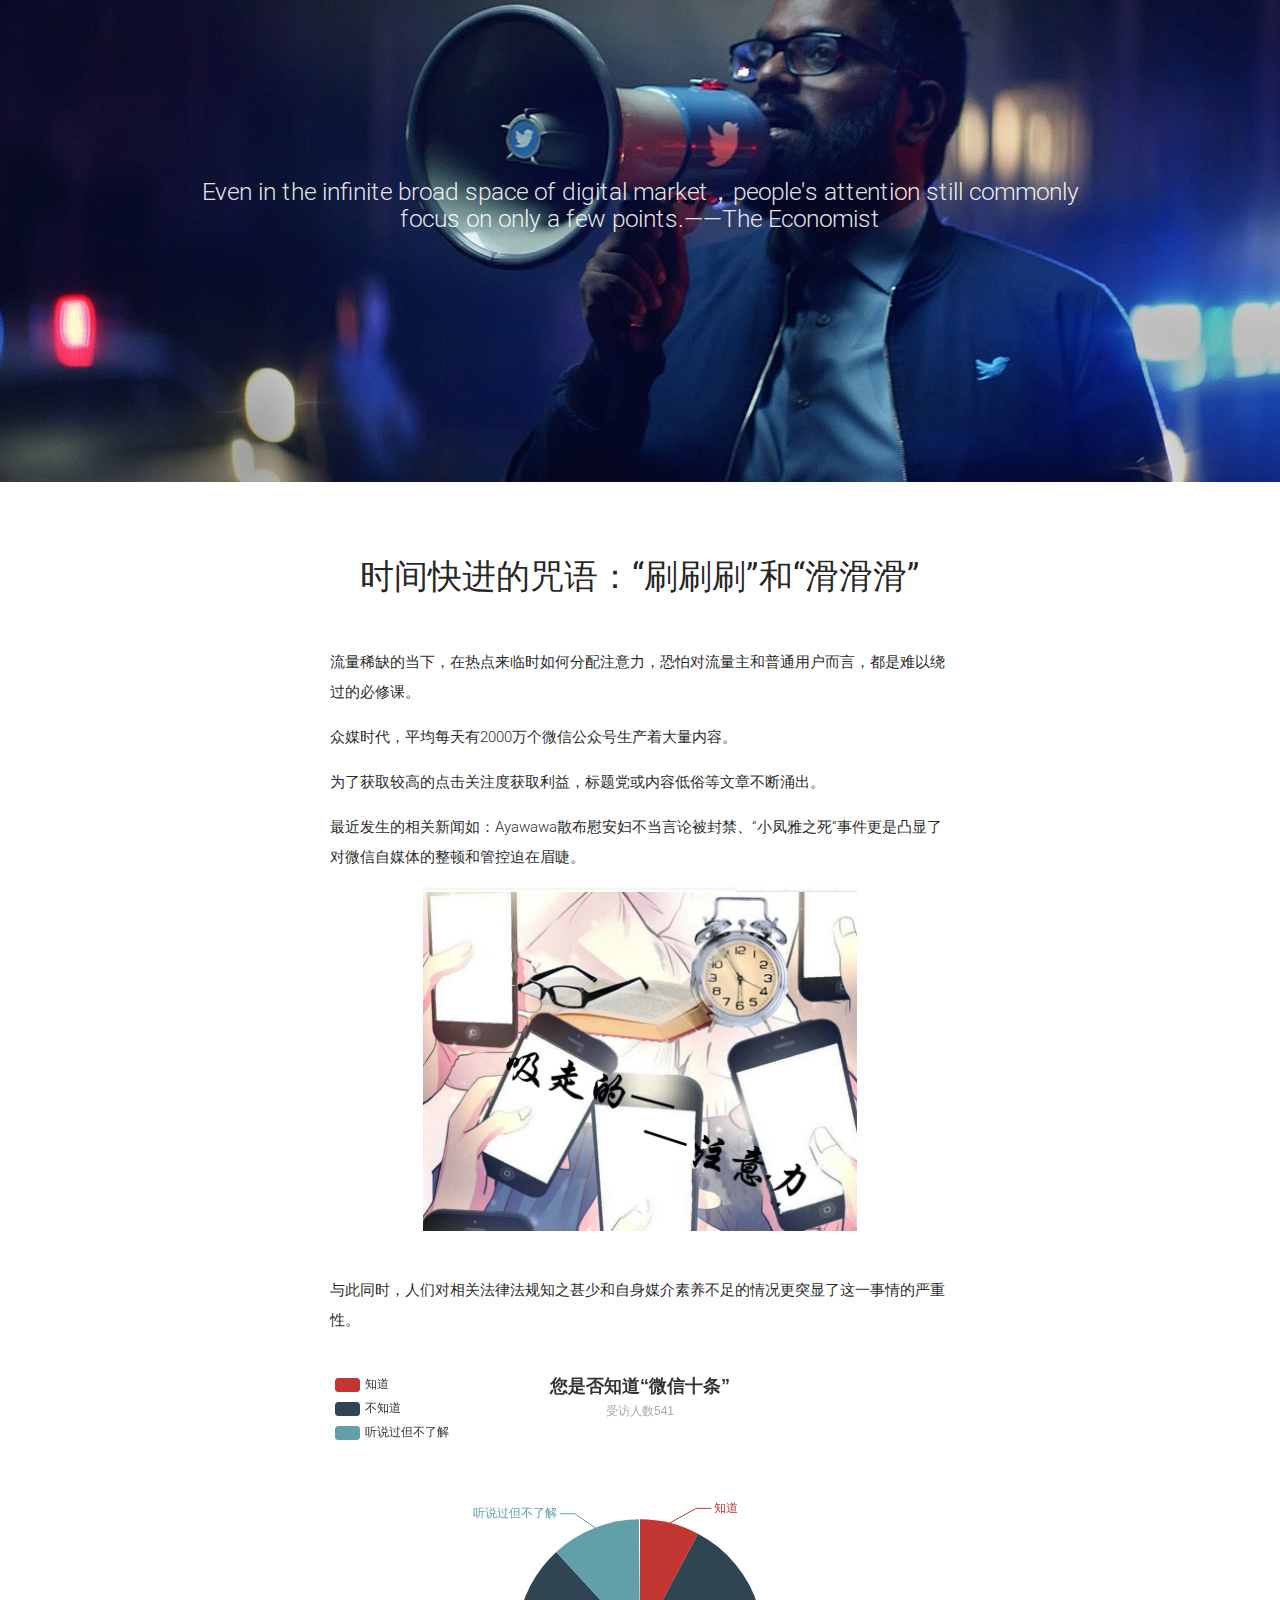
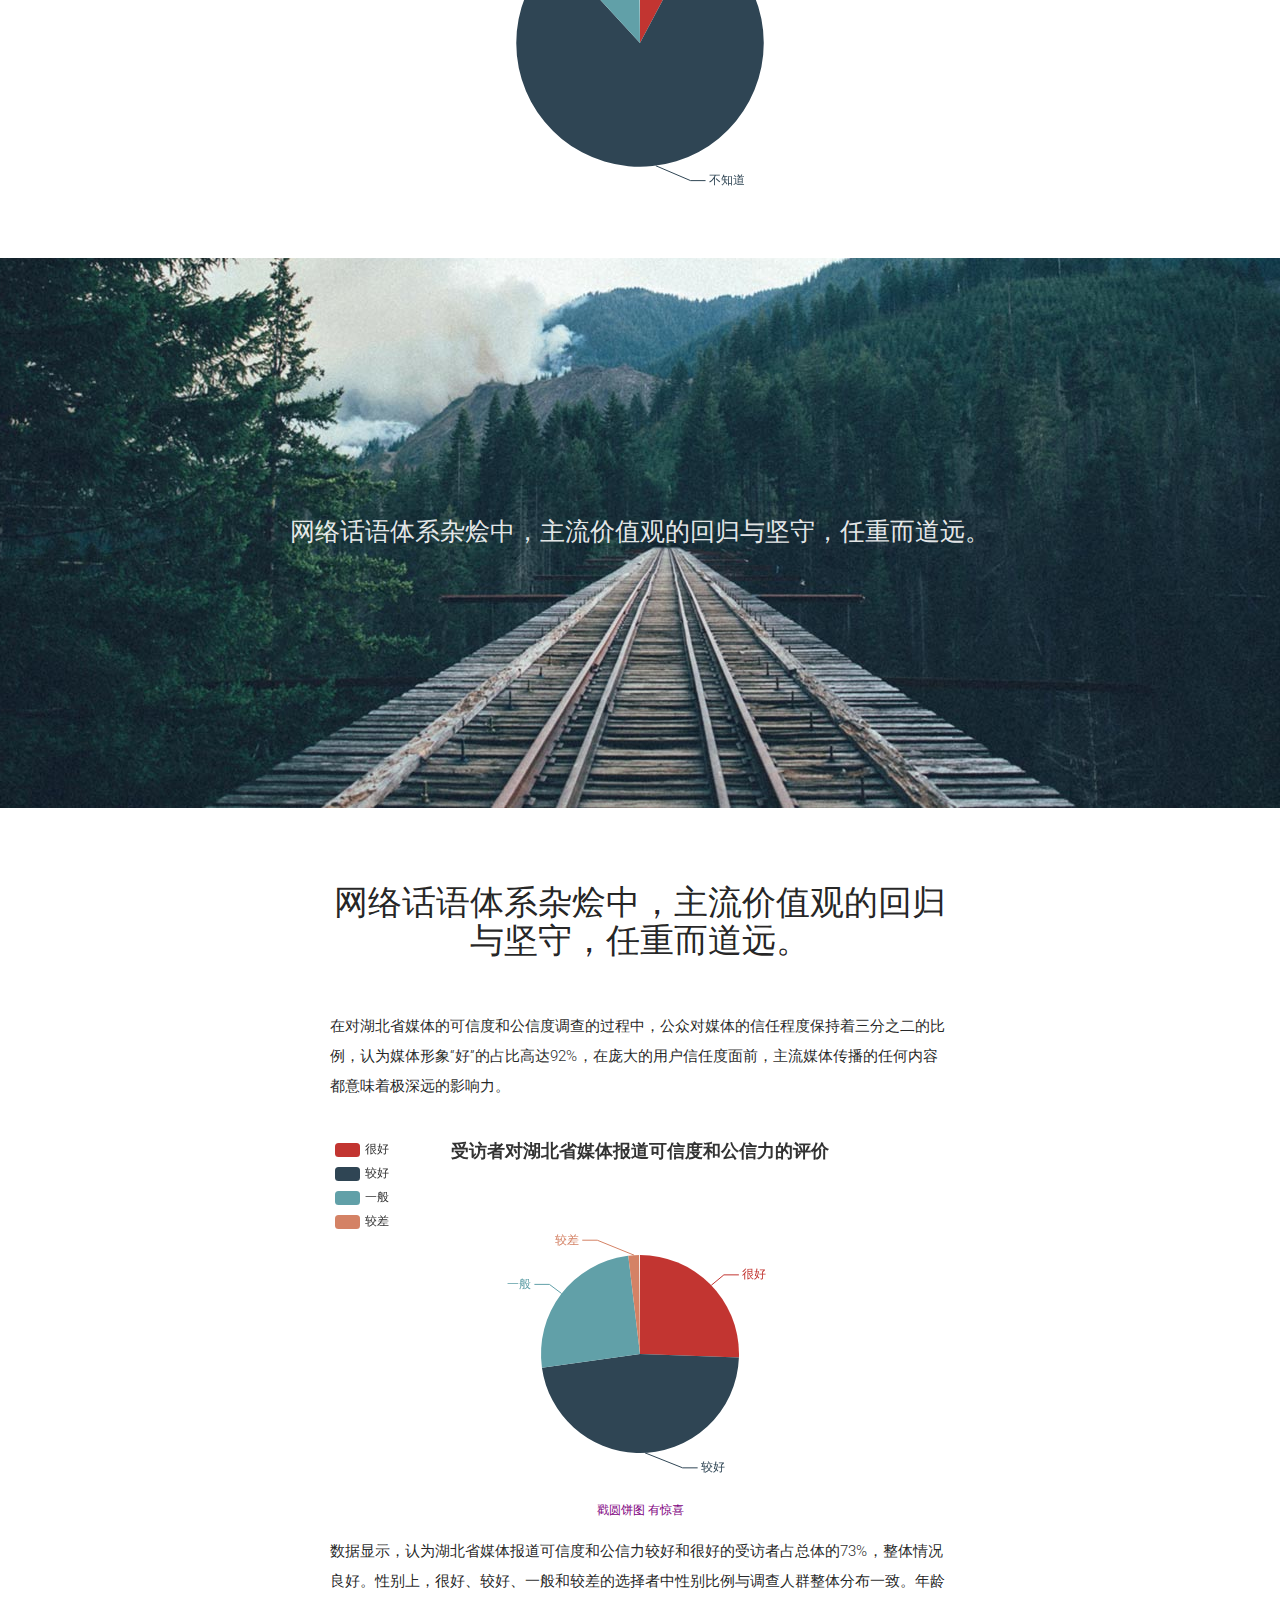
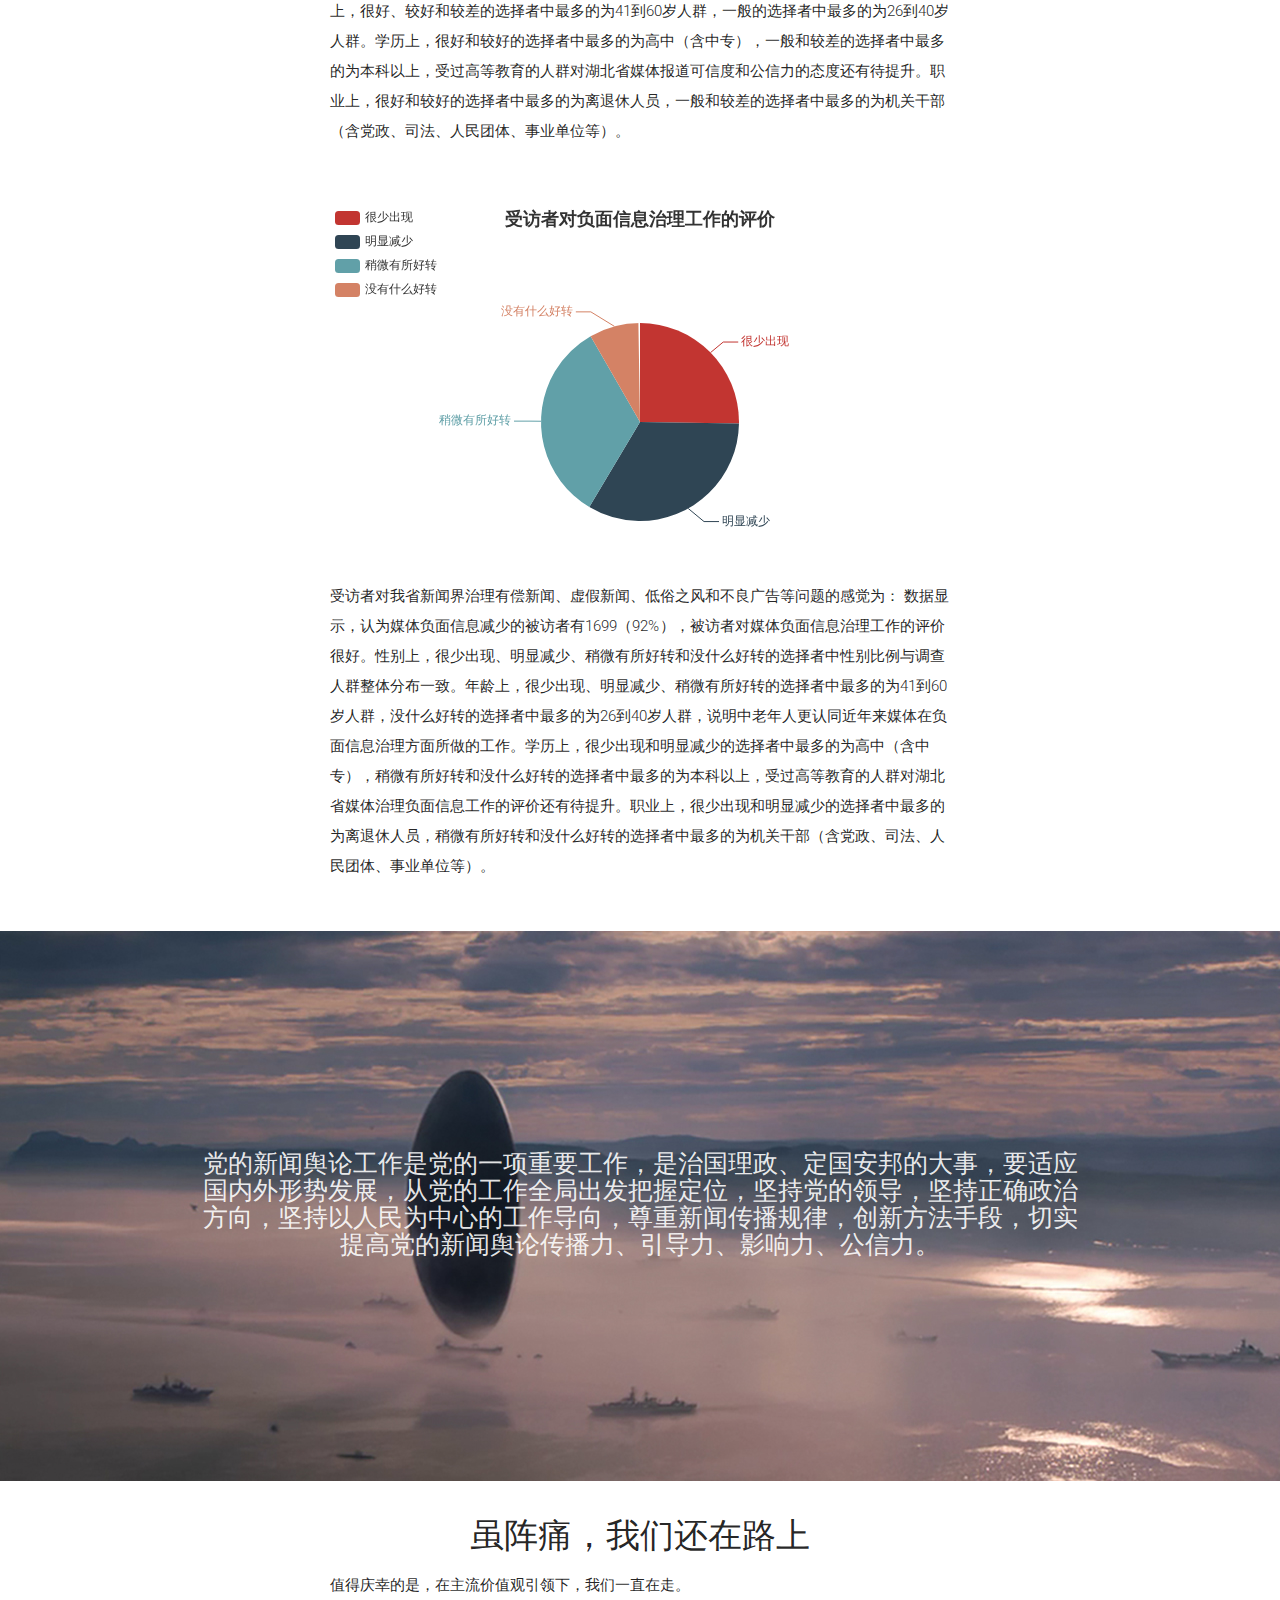
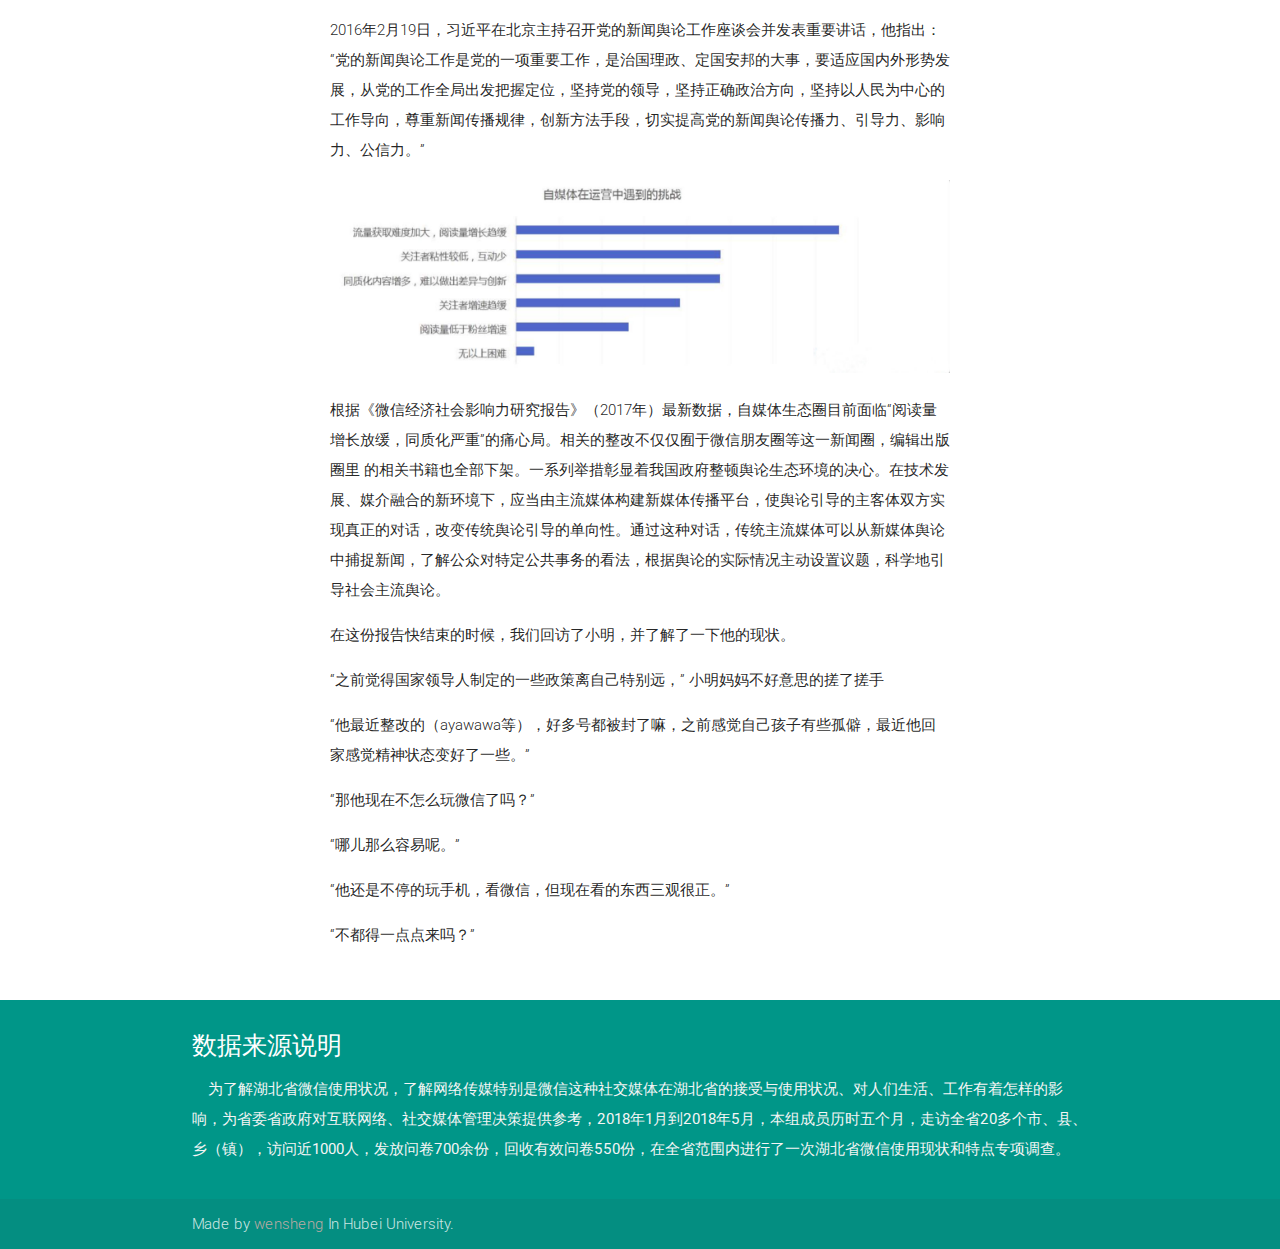
==== commit 83b8fecf: "Add files via upload" ====
--- a/index.html
+++ b/index.html
@@ -82,34 +82,34 @@
 			         <!-- <h4>互联网正深刻地影响和改变着当下中国社会</h4>-->
 			         <h5>【七年】阵痛与长痒：网络环境中共生的用户与媒体</h5>
 			         <br />
+			          
+          			
+			          <p class="left-align light">
+			          	初三借读生小明有天接到老家的电话。
+			          </p>
+			          <p class="left-align light">
+			          	“喂？”
+			          </p>
+			          <p class="left-align light">
+			          	“啊，儿啊，是我，吃了吗？”
+			          </p>
+			          <p class="left-align light">
+			          	“没。”
+			          </p>
+			          <p class="left-align light">
+			          	“你在做什么？不会在玩手机吧？”
+			          </p>
+			          <p class="left-align light">
+			          	“我吗，我在看东西……用手机。”
+			          </p>
 			           <div class="responsive-img" style="width: 100%;">
-	         				<img src="img/222.png" style="height: 400px;"/>		      
+	         				<img src="img/manhua1.jpg" style="width: 100%;"/>		      
           			</div>
-          			
-			          <p class="left-align light">
-			          	初三借读生小明有天接到老家的电话。
-			          </p>
-			          <p class="left-align light">
-			          	“喂？”
-			          </p>
-			          <p class="left-align light">
-			          	“啊，儿啊，是我，吃了吗？”
-			          </p>
-			          <p class="left-align light">
-			          	“当然没有。”
-			          </p>
-			          <p class="left-align light">
-			          	“你在做什么？不会在玩手机吧？”
-			          </p>
-			          <p class="left-align light">
-			          	“我吗，我在看东西……用手机。”
-			          </p>
-			          
 			          <p class="left-align light">
 			          	电话那头没有笑。沉默像手机软件右上角加粗描红的惊叹号。
 			          </p>
 			          <p class="left-align light">
-			          	小明只好继续说：“我不是故意忘记吃晚餐，每次想着把手机放下，下一篇好玩的就滑出来……”
+			          	小明只好继续说：“每次‘痛改前非’想去好好写作业，下一篇好玩的东西就划出来，心痒痒……”
 			          </p>
 			          <p class="left-align light">
 			          	他的小公寓在淡水河离了喧嚣的这岸。初夏太阳晚归，欲夕的时候从金色变成橘色。习惯性地给朋友圈的风景照“点赞”后，他把额头抵在玻璃窗上，他不知道怎么感觉太阳像颗饱满的蛋黄，快要被刺破了，即将整个地流淌出来，烧伤整个城市。
@@ -118,7 +118,7 @@
 			          	他怔怔地想着——原来又是饭点了。
 			          </p>
 			          <br />
-			          <h5 class="left-align">争夺用户，谁占据了潮头？</h5>
+			          <h5 class="left-align">■争夺用户，谁占据了潮头？</h5>
 			          <p class="left-align">&nbsp;&nbsp;&nbsp;&nbsp;——基于注意力经济的互联网时代背景</p>
 			          <br />
 			           <p class="left-align light">
@@ -129,15 +129,18 @@
 			          </p>
 			         
 			           <p class="left-align">
-			          	赫伯特·西蒙在对当今经济发展趋势进行预测时曾指出:"随着信息的发展，有价值的不是信息，而是注意力。在科技浪潮下风起云涌的各类媒介中，微信无疑占到了有利位置。
+			          	在科技浪潮下风起云涌的各类媒介中，微信无疑占到了有利位置。
 			          </p>
 			          <!--<h5 class="left-align">赫伯特·西蒙在对当今经济发展趋势进行预测时曾指出:"随着信息的发展，有价值的不是信息，而是注意力。在科技浪潮下风起云涌的各类媒介中，微信无疑占到了有利位置。</h5>-->
 		           	<div class="responsive-img">
-				         		<img src="img/111.jpg"   style="height: 220px;"/>	      
+				         		<img src="img/111.jpg"  style="height: 100%; width: 80%;"/>	      
 			           </div>
 			           <p class="left-align light">
 			          	微信（We Chat）是腾讯公司在2011年推出的一个为智能终端提供即时通讯服务的免费应用程序，因其多语言、多系统、多网络环境的强大兼容性以及操作的便利性，一经推出就受到广大网友欢迎。2012年8月，腾讯公司推出了微信公众平台，微信逐渐转变为通讯类社交公众平台。作为社交媒体，微信注重用户圈子的维系，用户在圈子当中可以相互交流和分享信息，更倾向于社会化关系网络。截止2017年12月，微信活跃用户已近10亿人，微信朋友圈用户使用率已达 87.3%，既是亚洲地区最大用户群体的移动即时通讯软件，也已成为4G时代最受欢迎的社交信息平台和移动端应用的一大入口。
 			          </p>
+			          <div class="responsive-img">
+				         		<img src="img/555.jpg"  style="height: 120%;width: 100%;"/>	      
+			           </div>
 			           <p class="left-align light">
 			          	近日，由人民日报海外网海外舆情中心与北京大学国家战略传播研究院联合发布的《2018海外华文新媒体影响力报告》中指出，随着移动互联网的发展，微博、微信作为华人华侨应用较多的中文平台，其中微信帐号开通率达到53%。
 			          </p>
@@ -172,7 +175,7 @@
       <div class="container">
         <div class="row center">
           <h5 class="header col s12 light">
-          	即便是无限广大的数字市场空间，社交网络、评分、推荐算法等，依旧将人们的注意力聚焦在为数不多的内容上。——经济学人
+          	Even in the infinite broad space of digital market，people's attention still commonly focus on only a few points.——The Economist
           </h5>
           <!--<h5 class="header col s4 offset-s8">
           	————江泽民
@@ -207,7 +210,7 @@
           	最近发生的相关新闻如：Ayawawa散布慰安妇不当言论被封禁、“小凤雅之死”事件更是凸显了对微信自媒体的整顿和管控迫在眉睫。
           </p>
          		<div class="responsive-img">
-				         		<img src="img/333.jpg"   style="height: 220px;"/>	      
+				         		<img src="img/333.jpg"   style="height: 70%;width: 70%;"/>	      
 			           </div>
           <br />
            <p class="left-align light">
@@ -252,26 +255,19 @@
 	          <p class="left-align light">
 	          	在对湖北省媒体的可信度和公信度调查的过程中，公众对媒体的信任程度保持着三分之二的比例，认为媒体形象“好”的占比高达92%，在庞大的用户信任度面前，主流媒体传播的任何内容都意味着极深远的影响力。
 	          </p>
-	          <p class="left-align light">
-          	“怎么说呢，现在鱼龙混杂的消息太多了，有的一看就是广告嘛，哈哈。”小明的妈妈看着朋友圈里一长串 (养生相关)的文章，笑着对我们说。
-          	</p>
-          	<p class="left-align light">
-          	“我妈又转发……。”（场景切换，小明刷朋友圈嘟哝一句说）
-          	</p>
-          	<p class="left-align light">
-          	“但有时看到好的我也转。”
-          	</p>
-          	<p class="left-align light">
-          	“但有时看到好的我也转。”
-          	</p>
+	          
 	          <br />
 	          <div class="responsive-img" style="height: 360px;">
 	          	<div id="container3" style="height: 100%"></div>
 	          </div>
+	          <span id="" style="color: purple; font-size: 12px;">
+          		戳圆饼图 有惊喜
+          	</span>
 	          <br />
 	          <p class="left-align light">
           	数据显示，认为湖北省媒体报道可信度和公信力较好和很好的受访者占总体的73%，整体情况良好。性别上，很好、较好、一般和较差的选择者中性别比例与调查人群整体分布一致。年龄上，很好、较好和较差的选择者中最多的为41到60岁人群，一般的选择者中最多的为26到40岁人群。学历上，很好和较好的选择者中最多的为高中（含中专），一般和较差的选择者中最多的为本科以上，受过高等教育的人群对湖北省媒体报道可信度和公信力的态度还有待提升。职业上，很好和较好的选择者中最多的为离退休人员，一般和较差的选择者中最多的为机关干部（含党政、司法、人民团体、事业单位等）。
           	</p>
+          	
           	<br />
           	<br />
           	<div class="responsive-img" style="height: 360px;">
@@ -307,15 +303,18 @@
       	<div class="container">
 	        <div class="col s12 center">
 	          <h3><i class="mdi-content-send brown-text"></i></h3>
-          <h4>我们还在路上</h4>
+          <h4>虽阵痛，我们还在路上</h4>
           <p class="left-align light">
-          	值得庆幸的是，我们一直在走。
+          	值得庆幸的是，在主流价值观引领下，我们一直在走。
           	</p>
           	<p class="left-align light">
           	2016年2月19日，习近平在北京主持召开党的新闻舆论工作座谈会并发表重要讲话，他指出：“党的新闻舆论工作是党的一项重要工作，是治国理政、定国安邦的大事，要适应国内外形势发展，从党的工作全局出发把握定位，坚持党的领导，坚持正确政治方向，坚持以人民为中心的工作导向，尊重新闻传播规律，创新方法手段，切实提高党的新闻舆论传播力、引导力、影响力、公信力。”
           	</p>
-          	<p class="left-align light">
-          	Ayawawa事件发生后，相关的整改不仅仅囿于微信朋友圈等这一新闻圈，编辑出版圈里 的相关书籍也全部下架。一系列举措彰显着我国政府整顿舆论生态环境的决心。在技术发展、媒介融合的新环境下，应当由主流媒体构建新媒体传播平台，使舆论引导的主客体双方实现真正的对话，改变传统舆论引导的单向性。通过这种对话，传统主流媒体可以从新媒体舆论中捕捉新闻，了解公众对特定公共事务的看法，根据舆论的实际情况主动设置议题，科学地引导社会主流舆论。
+          		<div class="responsive-img">
+				         		<img src="img/555.jpg"  style="height: 120%; width: 100%;"/>	      
+			           </div>
+          	<p class="left-align light">
+          	根据《微信经济社会影响力研究报告》（2017年）最新数据，自媒体生态圈目前面临“阅读量增长放缓，同质化严重”的痛心局。相关的整改不仅仅囿于微信朋友圈等这一新闻圈，编辑出版圈里 的相关书籍也全部下架。一系列举措彰显着我国政府整顿舆论生态环境的决心。在技术发展、媒介融合的新环境下，应当由主流媒体构建新媒体传播平台，使舆论引导的主客体双方实现真正的对话，改变传统舆论引导的单向性。通过这种对话，传统主流媒体可以从新媒体舆论中捕捉新闻，了解公众对特定公共事务的看法，根据舆论的实际情况主动设置议题，科学地引导社会主流舆论。
           	</p>
           	<p class="left-align light">
           	在这份报告快结束的时候，我们回访了小明，并了解了一下他的现状。
@@ -353,9 +352,9 @@
     <div class="container">
       <div class="row">
         <div class="col s12 ">
-          <h5 class="white-text">此处应为总结</h5>
+          <h5 class="white-text">数据来源说明</h5>
           <p class="grey-text text-lighten-4">
-          	&nbsp;&nbsp;&nbsp;&nbsp;您好，我们是湖北大学新闻传播学院社会学实践团队第二组，希望通过问卷的形式调查湖北省微信使用现状。很高兴您能抽出宝贵的几分钟来填写问卷，此次问卷采用匿名方式，对于您填写的一切资料我们将绝对保密，不会给您带来任何不利影响，希望您能够根据实际情况作答。感谢您的支持与合作！在此，祝您身体健康！工作顺利！
+          	&nbsp;&nbsp;&nbsp;&nbsp;为了解湖北省微信使用状况，了解网络传媒特别是微信这种社交媒体在湖北省的接受与使用状况、对人们生活、工作有着怎样的影响，为省委省政府对互联网络、社交媒体管理决策提供参考，2018年1月到2018年5月，本组成员历时五个月，走访全省20多个市、县、乡（镇），访问近1000人，发放问卷700余份，回收有效问卷550份，在全省范围内进行了一次湖北省微信使用现状和特点专项调查。
           </p>
 
 
@@ -493,7 +492,6 @@
 		option = {
     title : {
         text: '受访者对湖北省媒体报道可信度和公信力的评价',
-        
         x:'center'
     },
     tooltip : {
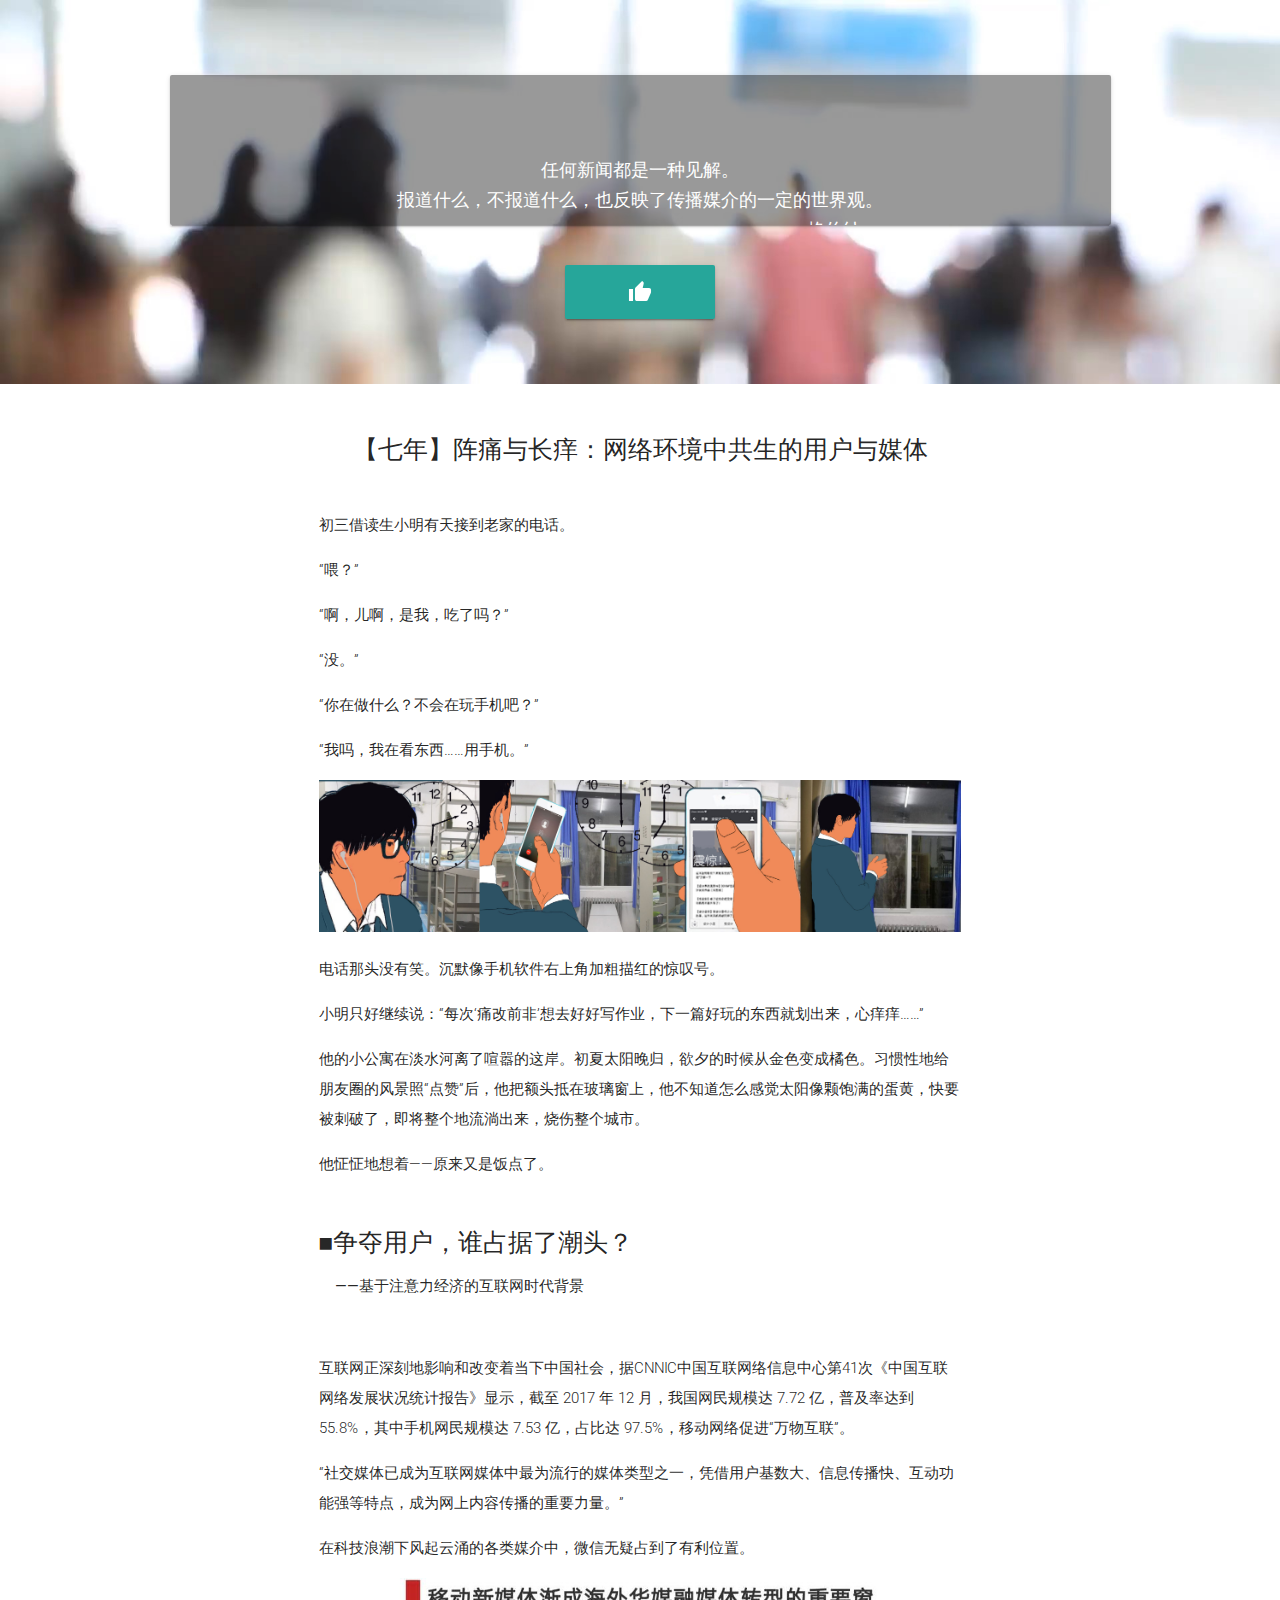
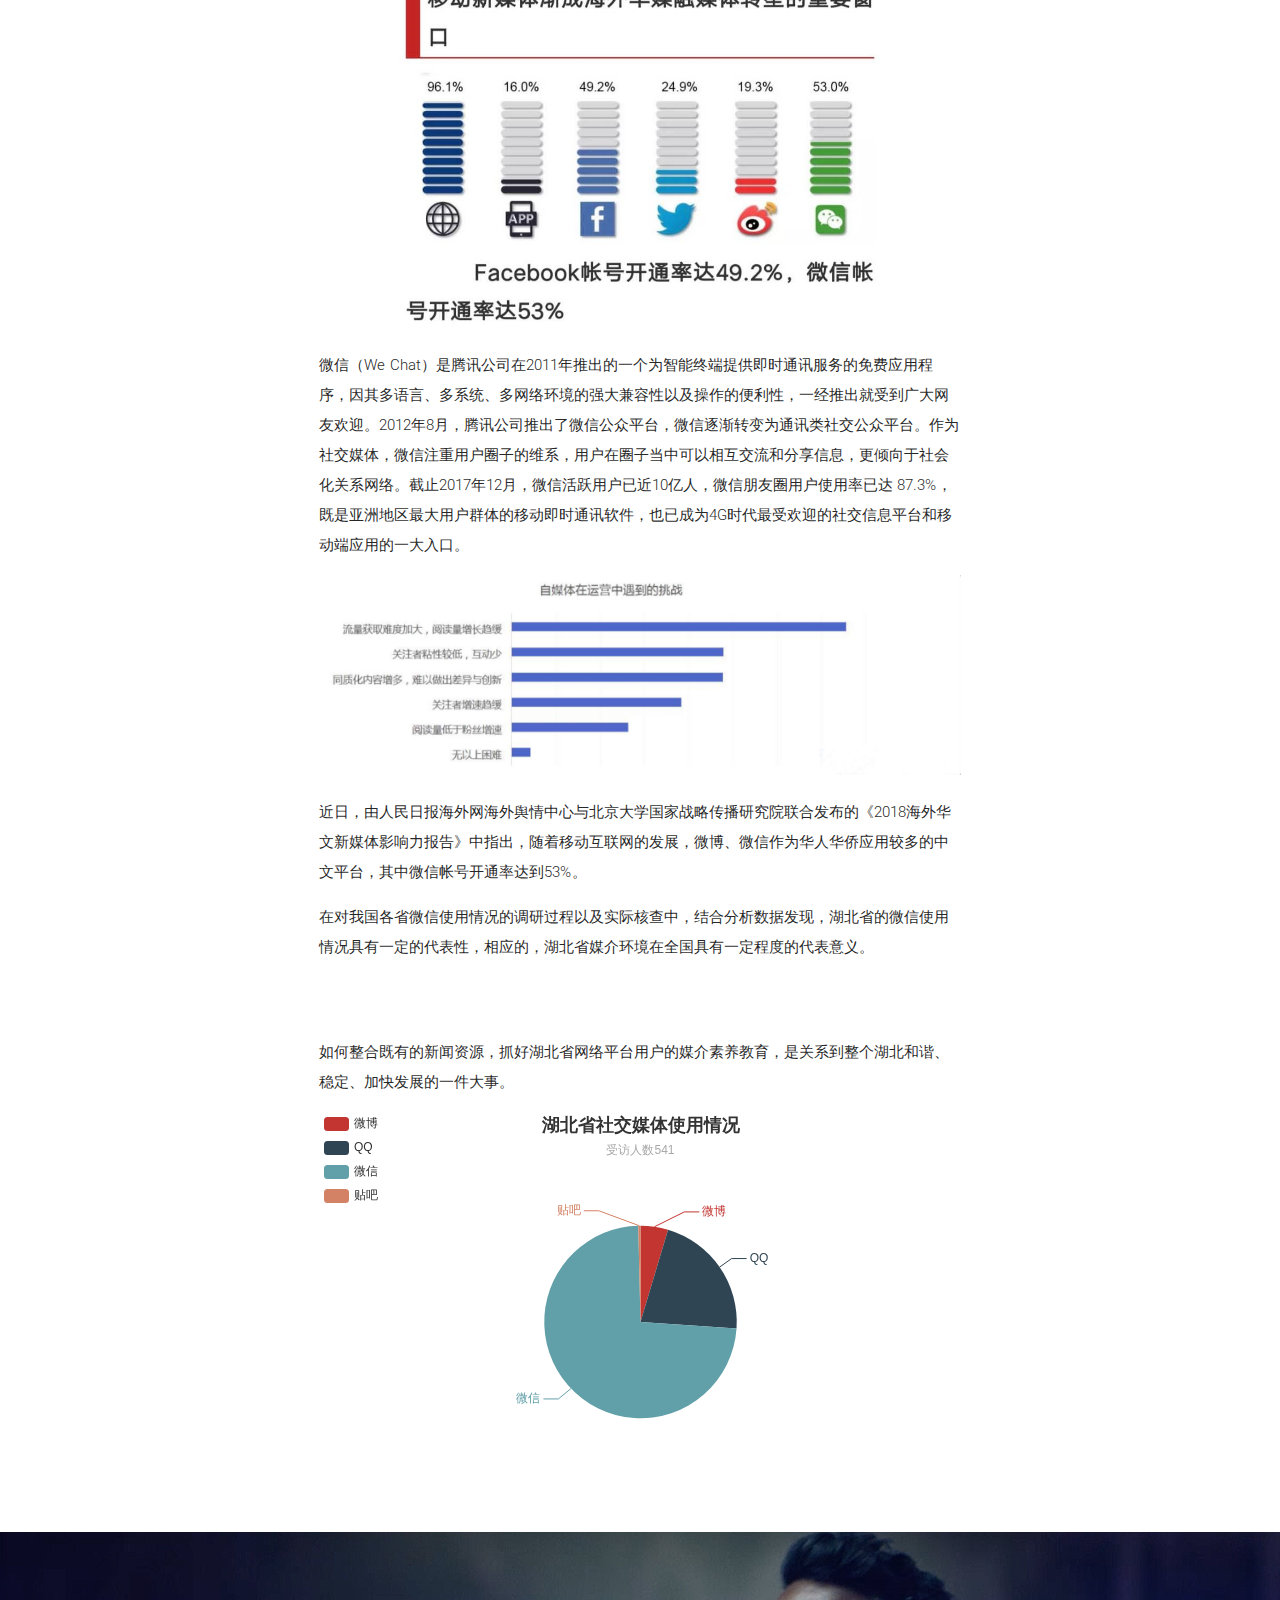
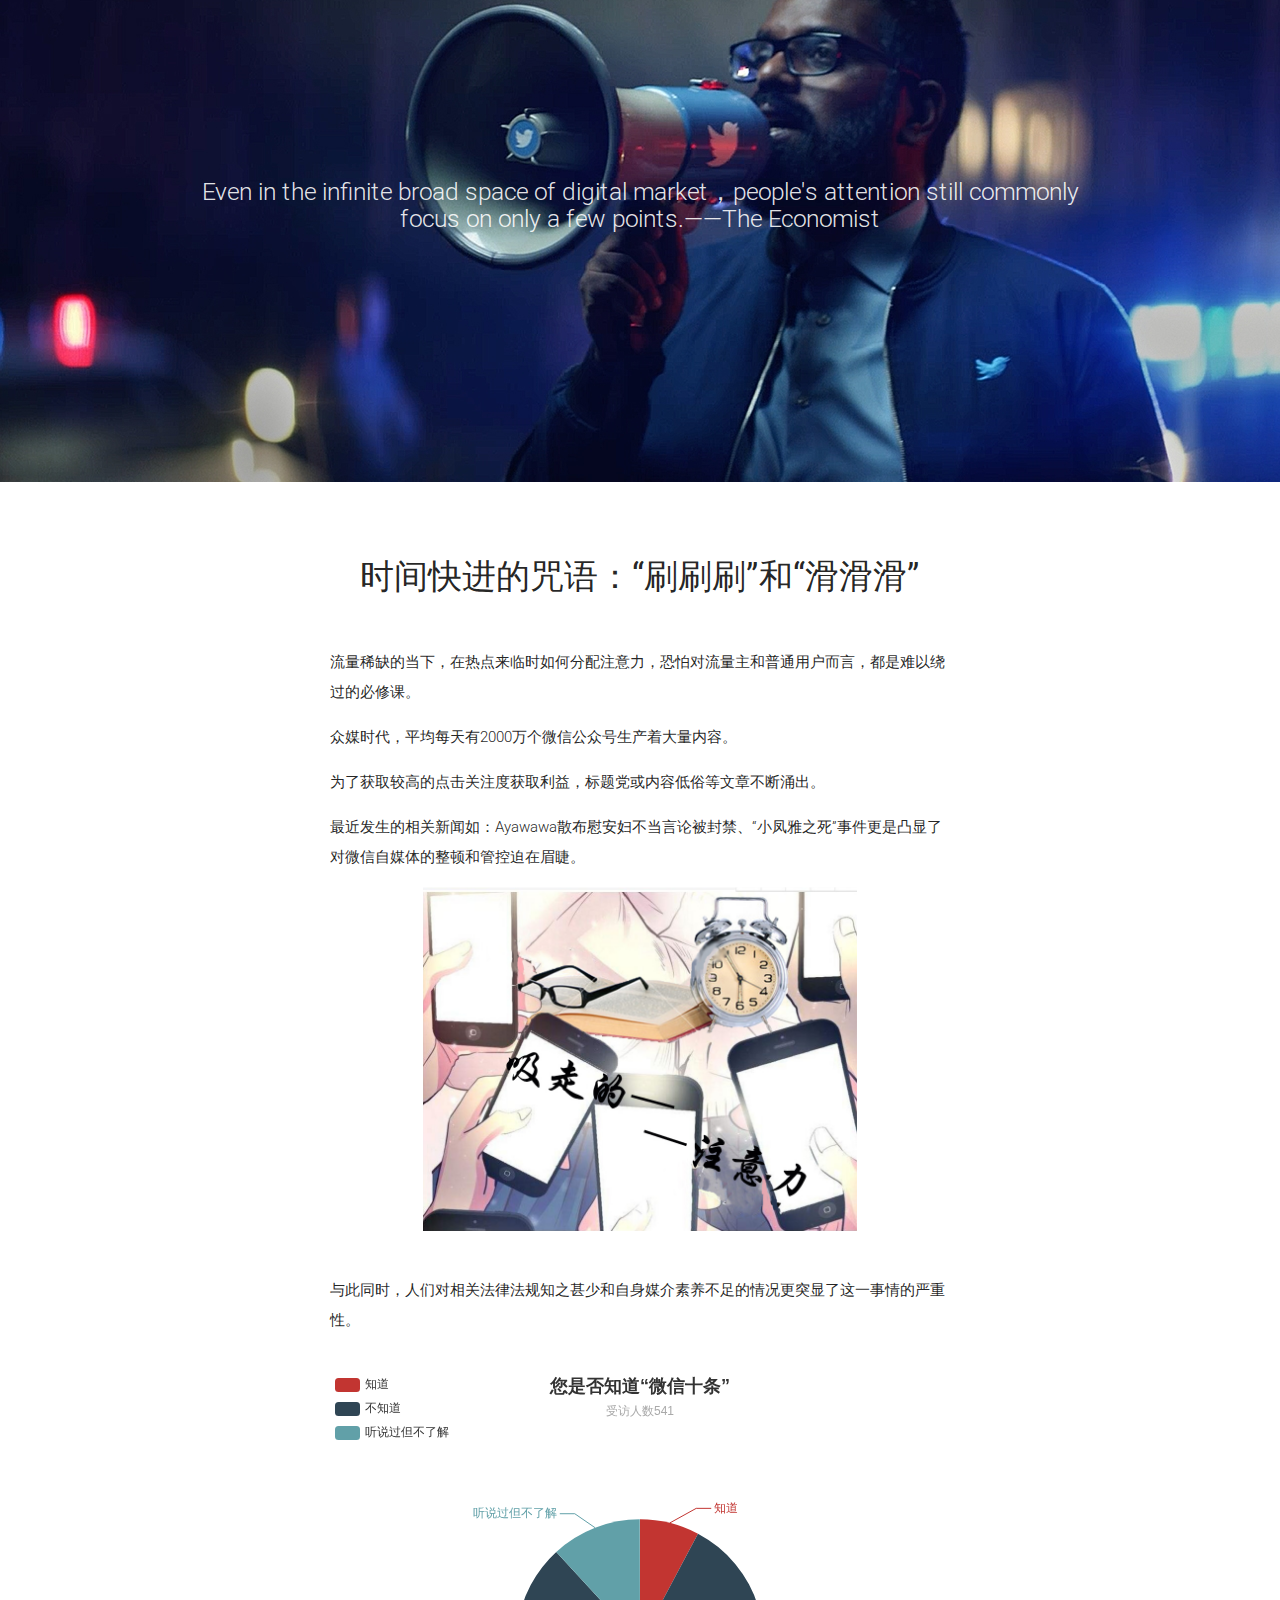
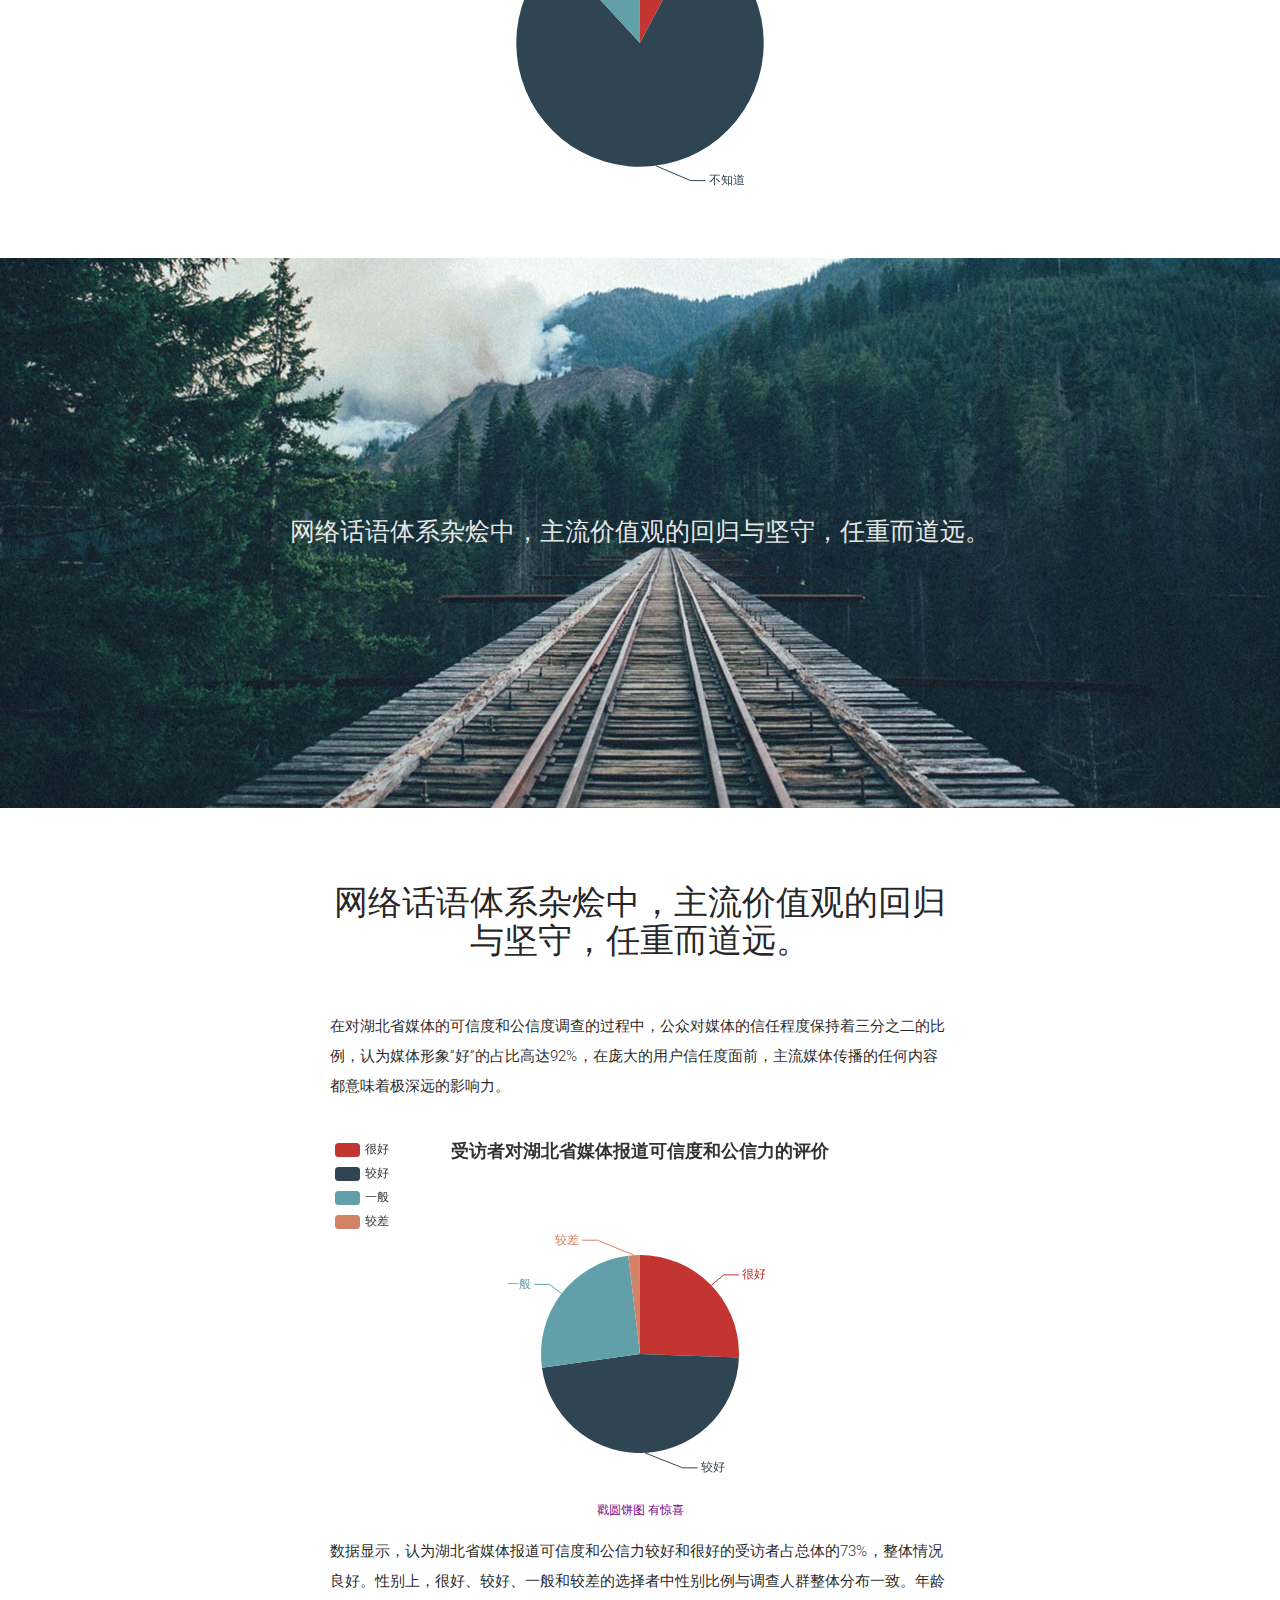
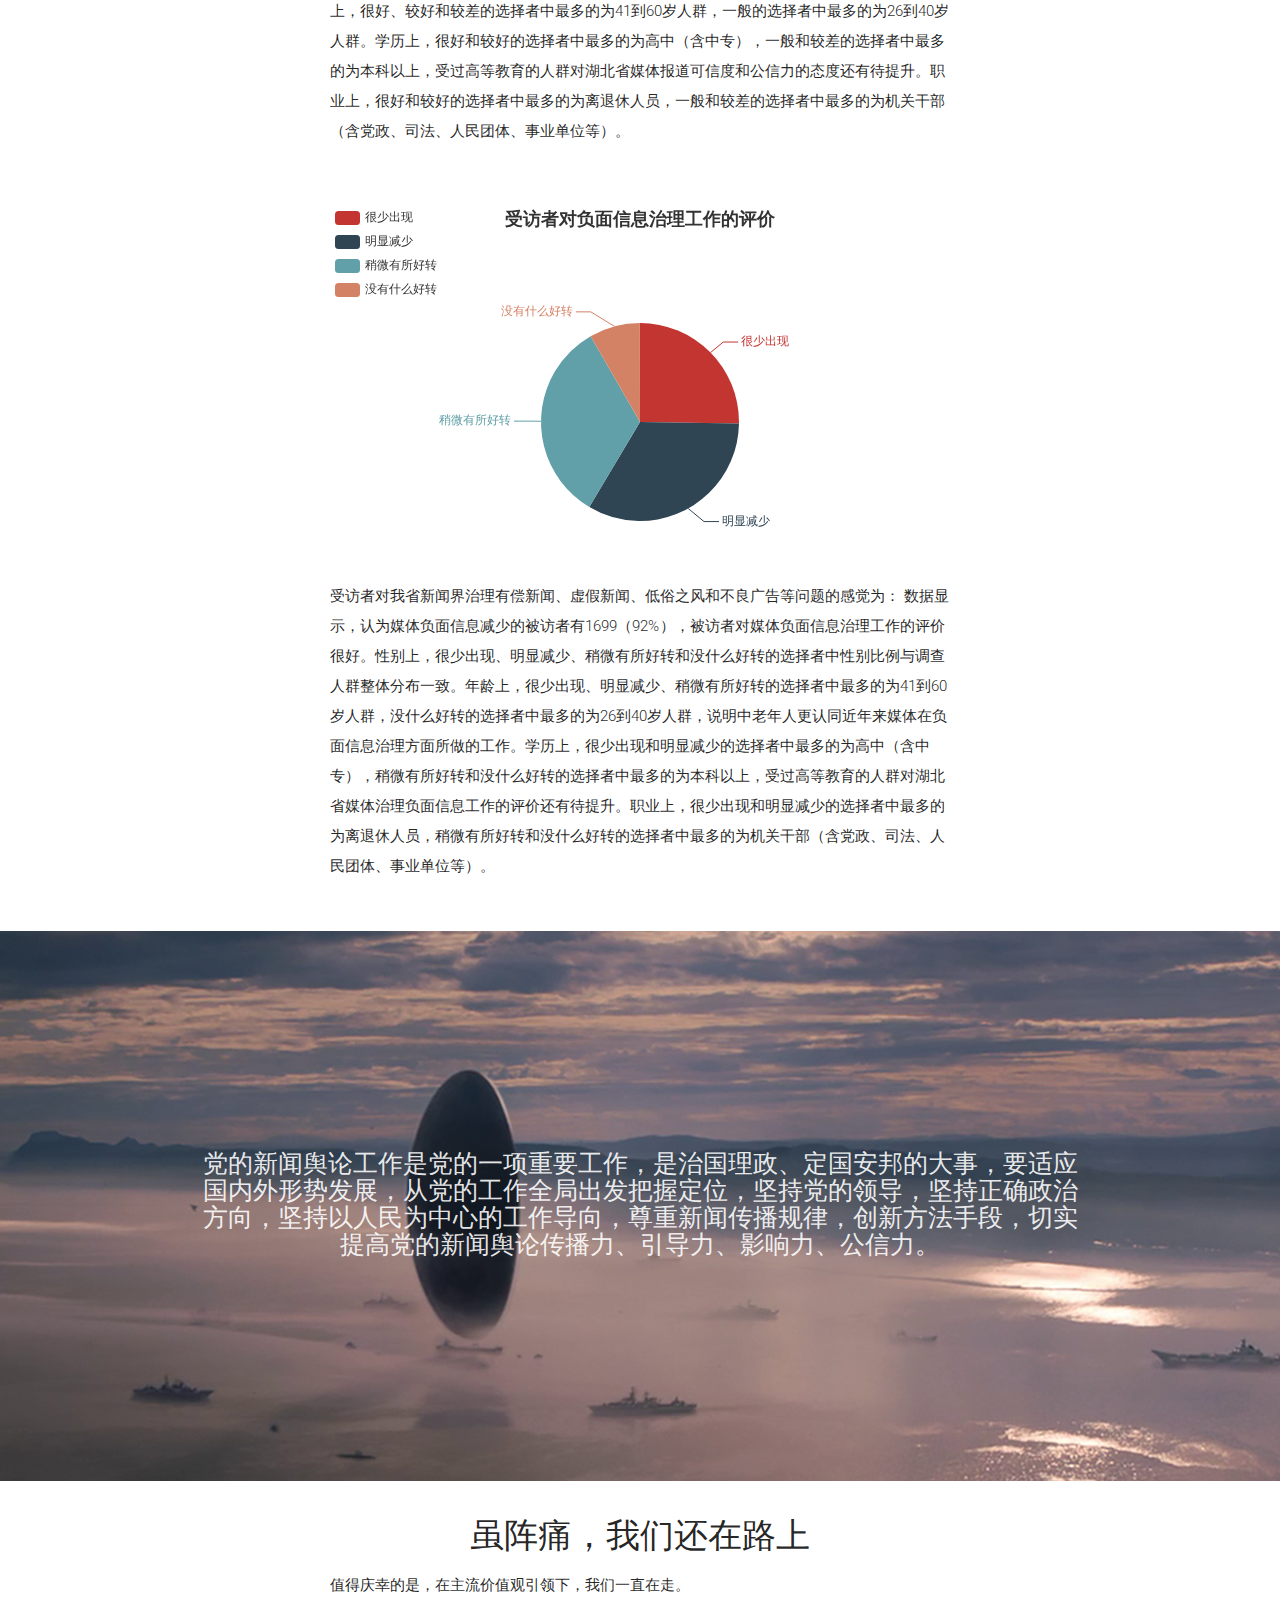
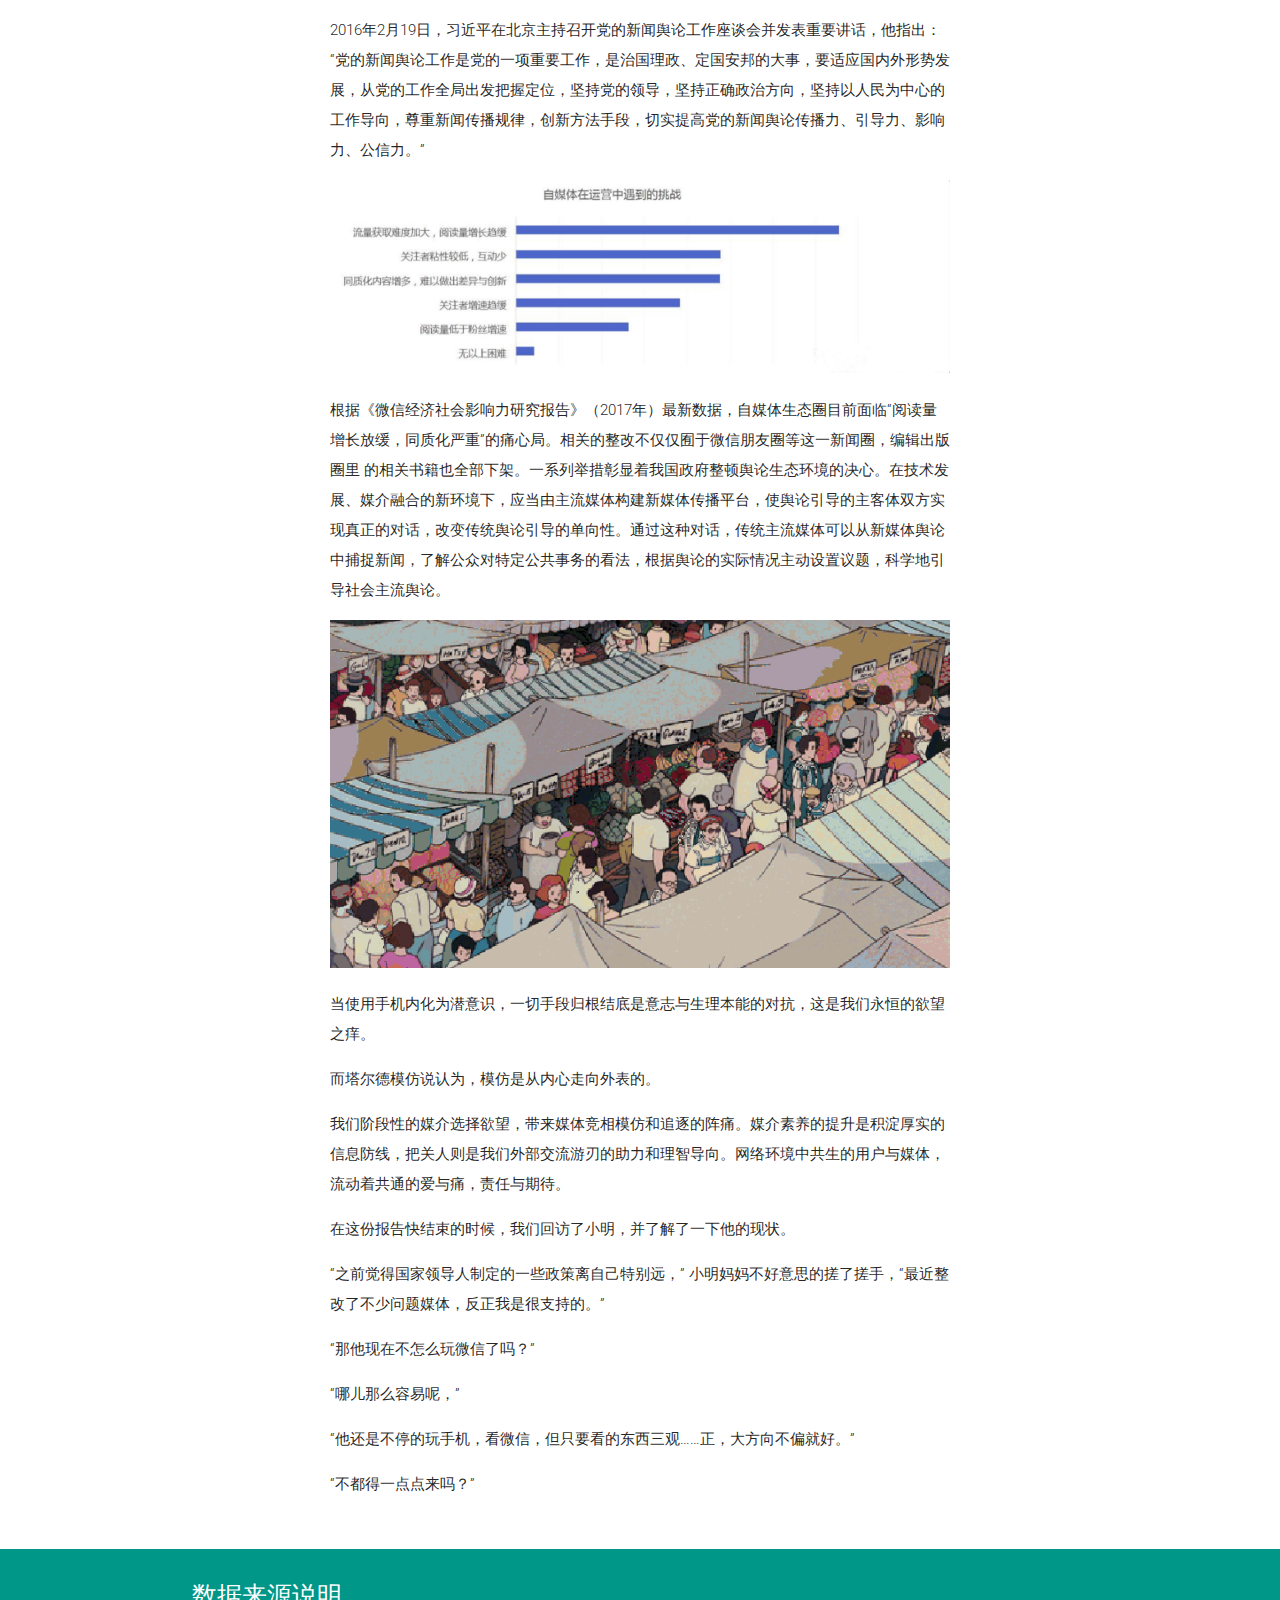
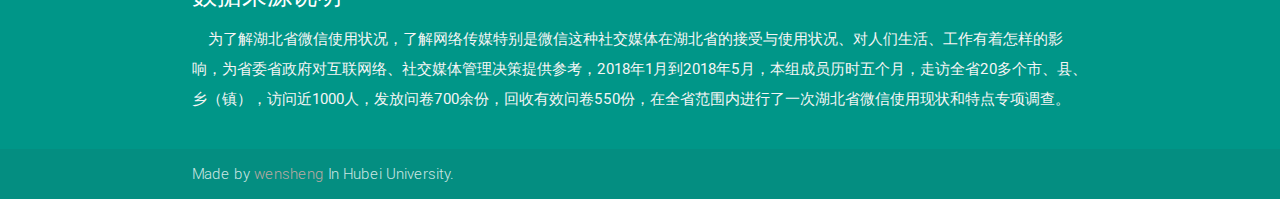
==== commit 5d4da385: "Add files via upload" ====
--- a/index.html
+++ b/index.html
@@ -53,7 +53,7 @@
           </h6>-->
         </div>
         <div class="row center">
-          <a href="#main" id="download-button" class="btn-large waves-effect waves-light teal lighten-1" style="width: 150px;"><i class="large material-icons">play_for_work</i></a>
+          <a href="#main" id="download-button" class="btn-large waves-effect waves-light teal lighten-1" style="width: 150px;"><i class="large material-icons">thumb_up</i></a>
         </div>
          <p>&nbsp;</p>
         <br><br>
@@ -316,23 +316,32 @@
           	<p class="left-align light">
           	根据《微信经济社会影响力研究报告》（2017年）最新数据，自媒体生态圈目前面临“阅读量增长放缓，同质化严重”的痛心局。相关的整改不仅仅囿于微信朋友圈等这一新闻圈，编辑出版圈里 的相关书籍也全部下架。一系列举措彰显着我国政府整顿舆论生态环境的决心。在技术发展、媒介融合的新环境下，应当由主流媒体构建新媒体传播平台，使舆论引导的主客体双方实现真正的对话，改变传统舆论引导的单向性。通过这种对话，传统主流媒体可以从新媒体舆论中捕捉新闻，了解公众对特定公共事务的看法，根据舆论的实际情况主动设置议题，科学地引导社会主流舆论。
           	</p>
+          	<div class="responsive-img">
+				         		<img src="img/666.gif"  style="height: 100%; width: 100%;"/>	      
+			           </div>
+          	<p class="left-align light">
+          	当使用手机内化为潜意识，一切手段归根结底是意志与生理本能的对抗，这是我们永恒的欲望之痒。
+          	</p>
+          	<p class="left-align light">
+          	而塔尔德模仿说认为，模仿是从内心走向外表的。
+          	</p>
+          	<p class="left-align light">
+          	我们阶段性的媒介选择欲望，带来媒体竞相模仿和追逐的阵痛。媒介素养的提升是积淀厚实的信息防线，把关人则是我们外部交流游刃的助力和理智导向。网络环境中共生的用户与媒体，流动着共通的爱与痛，责任与期待。
+          	</p>
           	<p class="left-align light">
           	在这份报告快结束的时候，我们回访了小明，并了解了一下他的现状。
           	</p>
           	<p class="left-align light">
-          	“之前觉得国家领导人制定的一些政策离自己特别远，” 小明妈妈不好意思的搓了搓手
-          	</p>
-          	<p class="left-align light">
-          	“他最近整改的（ayawawa等），好多号都被封了嘛，之前感觉自己孩子有些孤僻，最近他回家感觉精神状态变好了一些。”
+          	“之前觉得国家领导人制定的一些政策离自己特别远，” 小明妈妈不好意思的搓了搓手，“最近整改了不少问题媒体，反正我是很支持的。”
           	</p>
           	<p class="left-align light">
           	“那他现在不怎么玩微信了吗？”
           	</p>
           	<p class="left-align light">
-          	“哪儿那么容易呢。” 
-          	</p>
-          	<p class="left-align light">
-          	“他还是不停的玩手机，看微信，但现在看的东西三观很正。” 
+          	“哪儿那么容易呢，”
+          	</p>
+          	<p class="left-align light">
+          	“他还是不停的玩手机，看微信，但只要看的东西三观……正，大方向不偏就好。”
           	</p>
           	<p class="left-align light">
           	“不都得一点点来吗？”
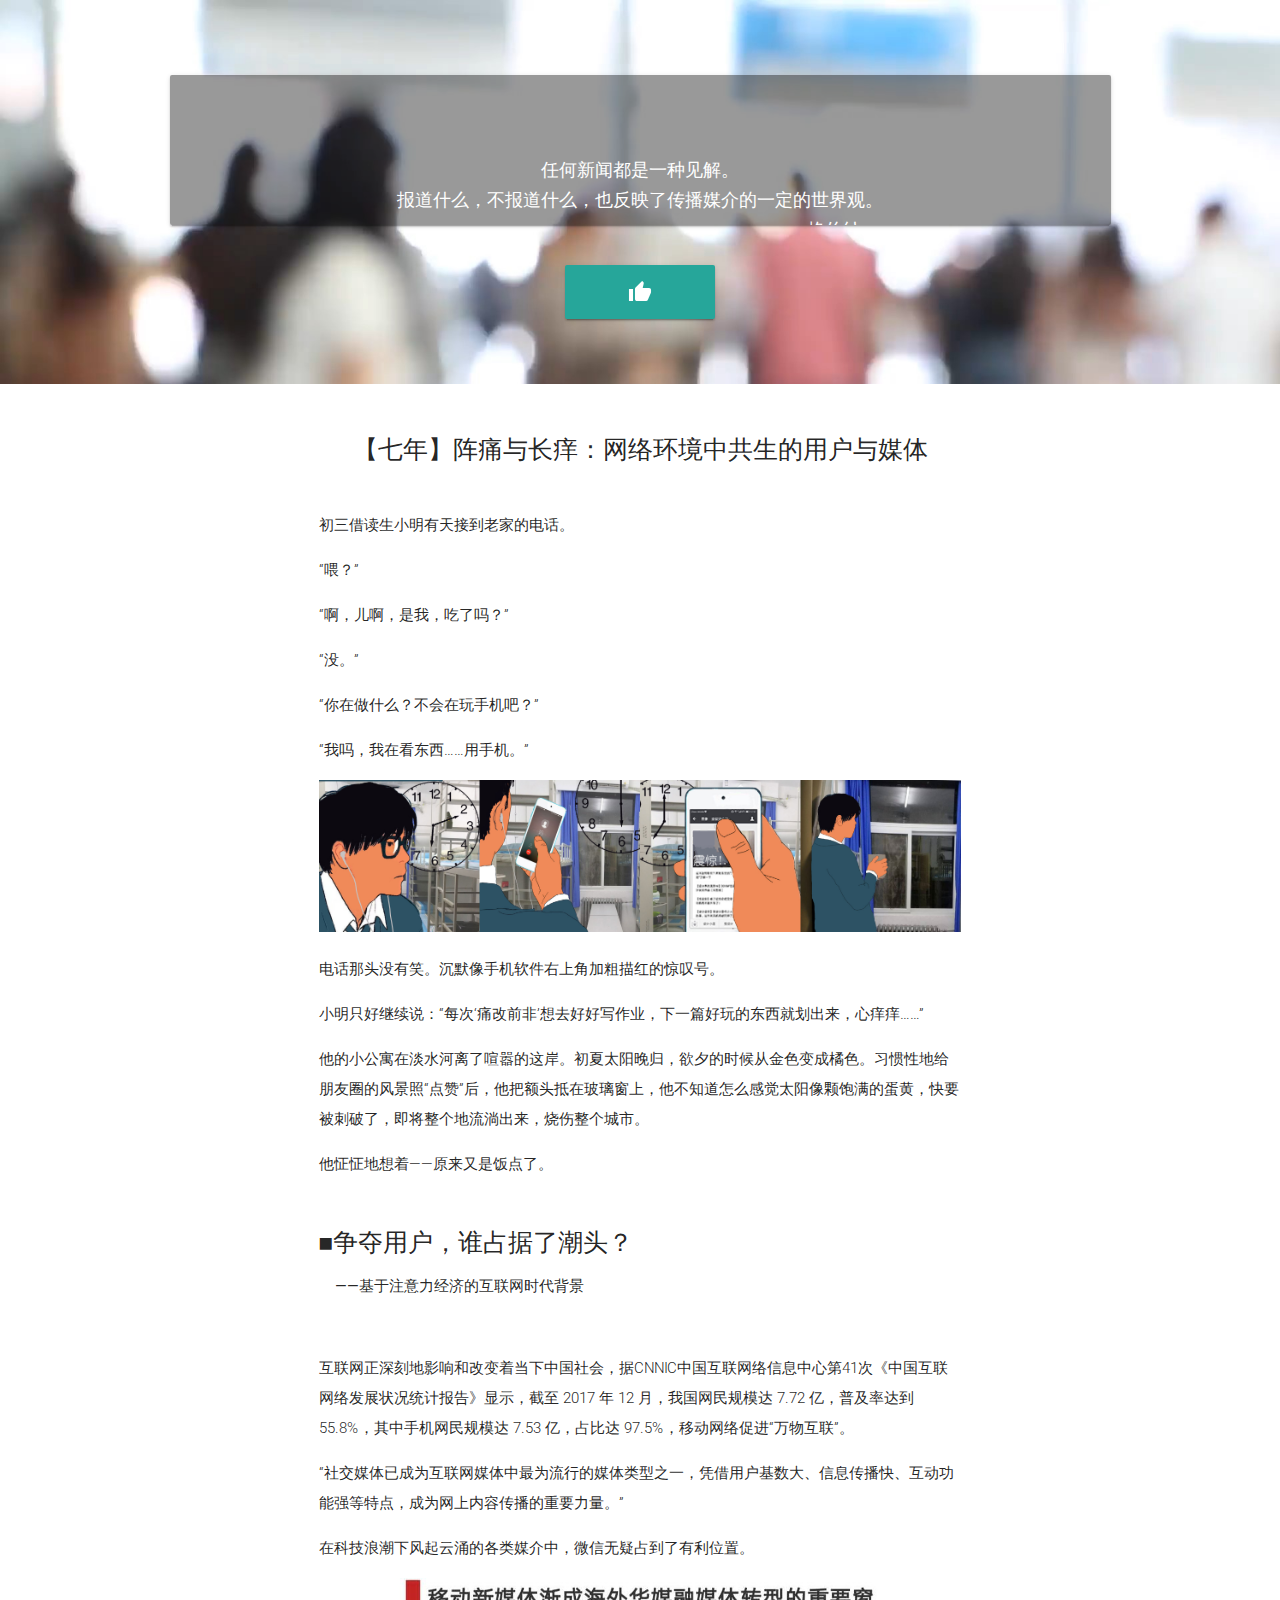
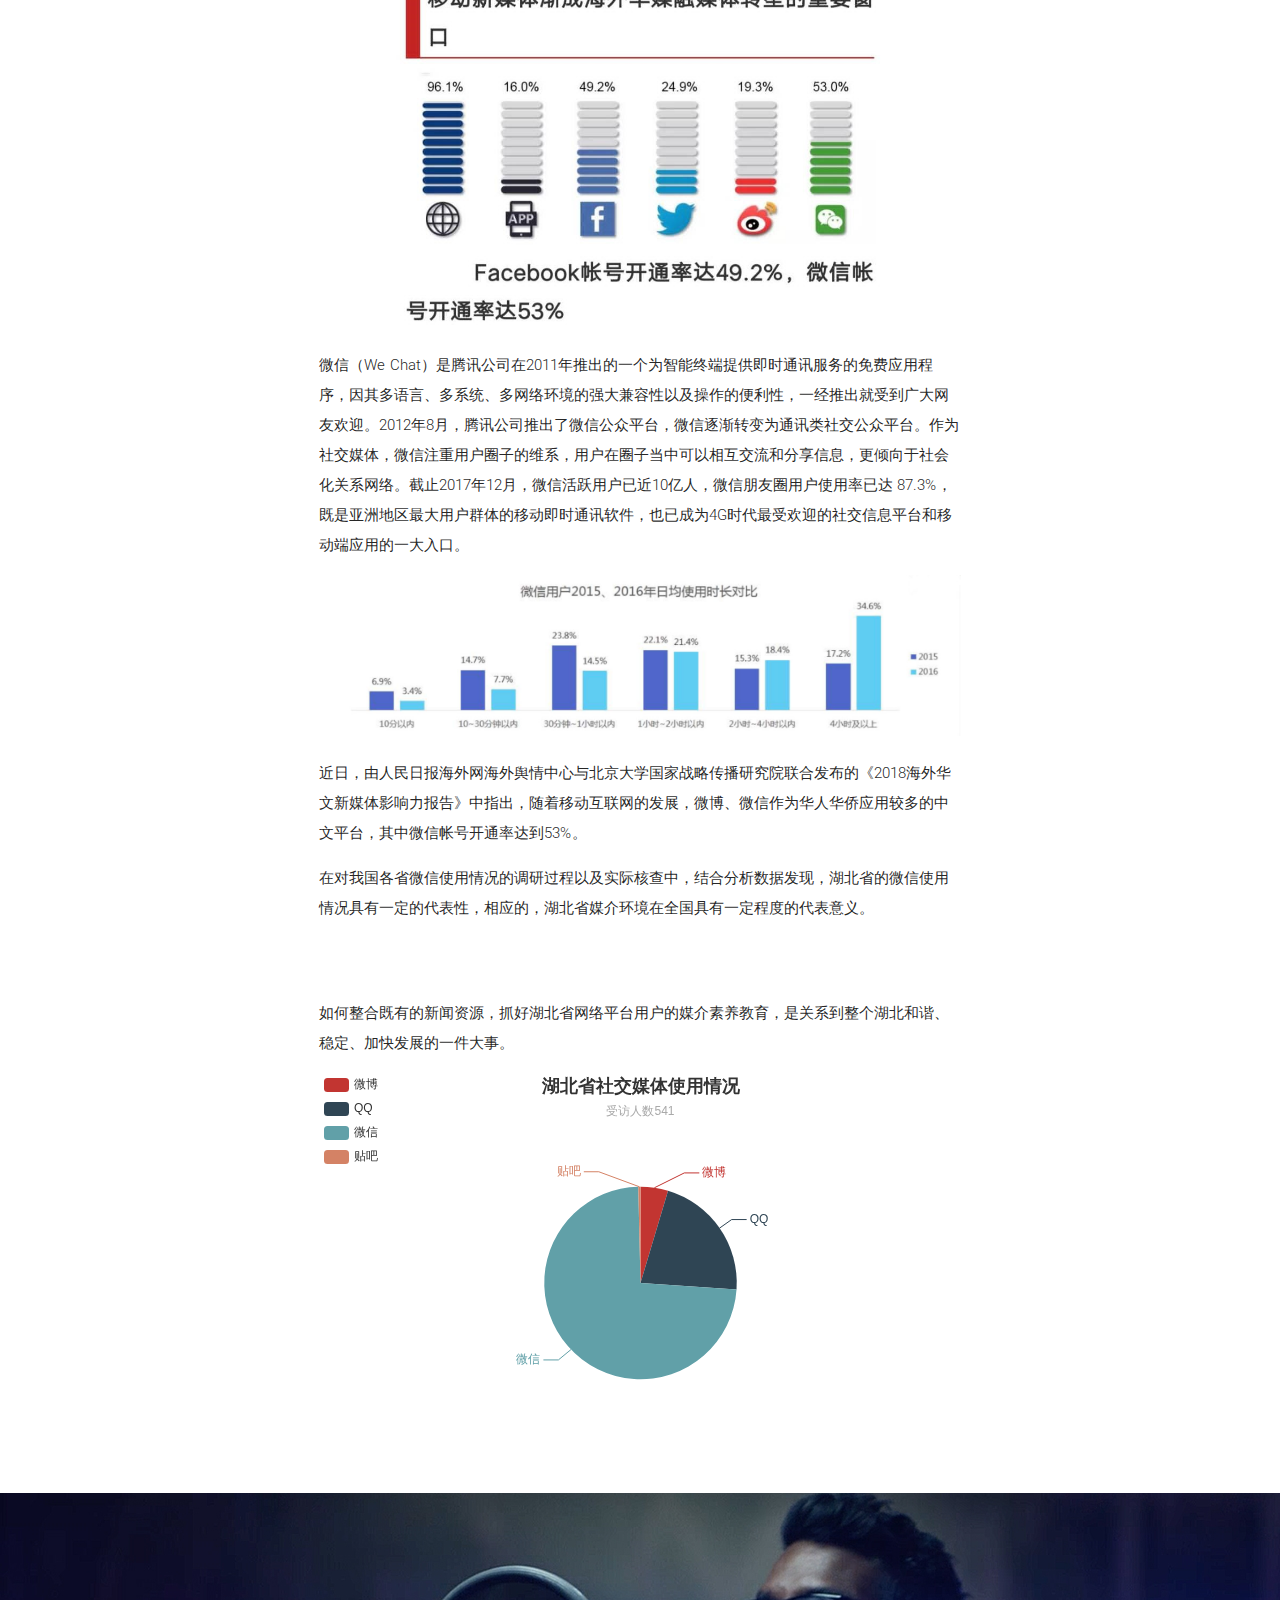
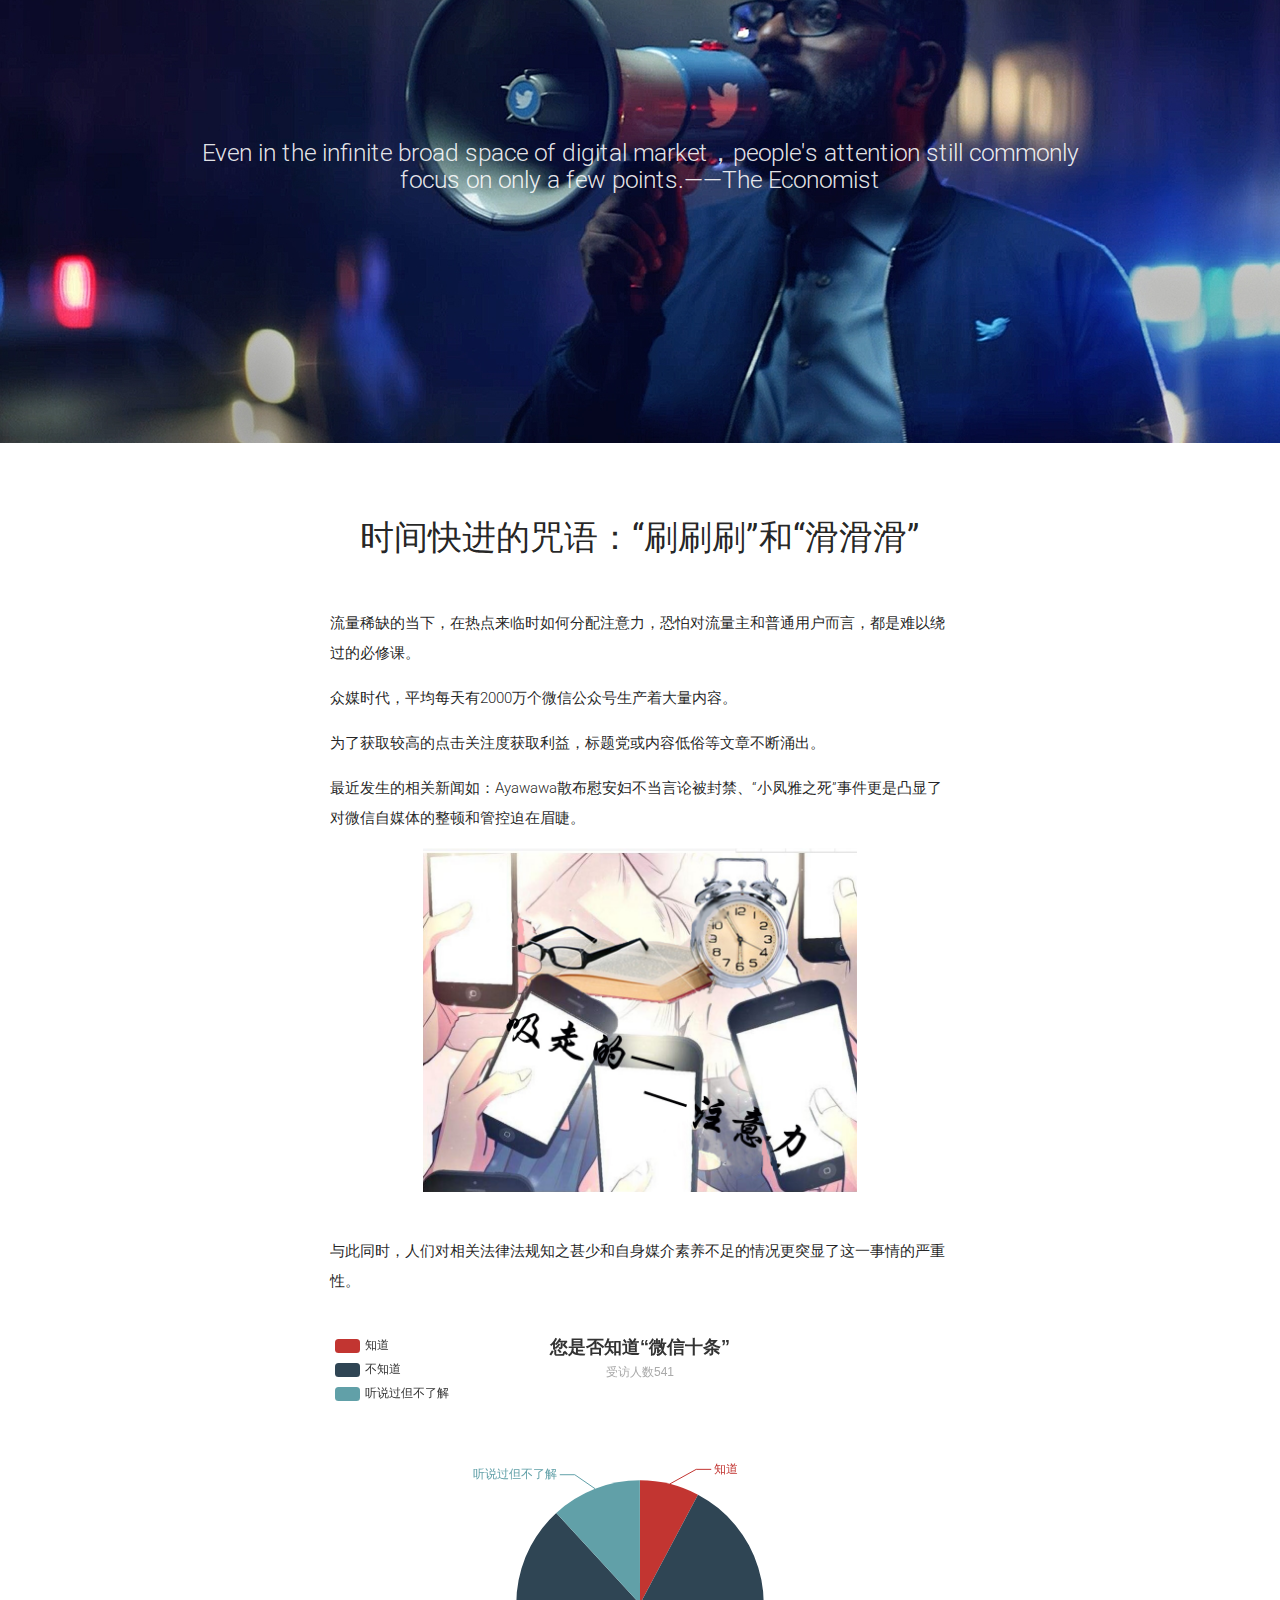
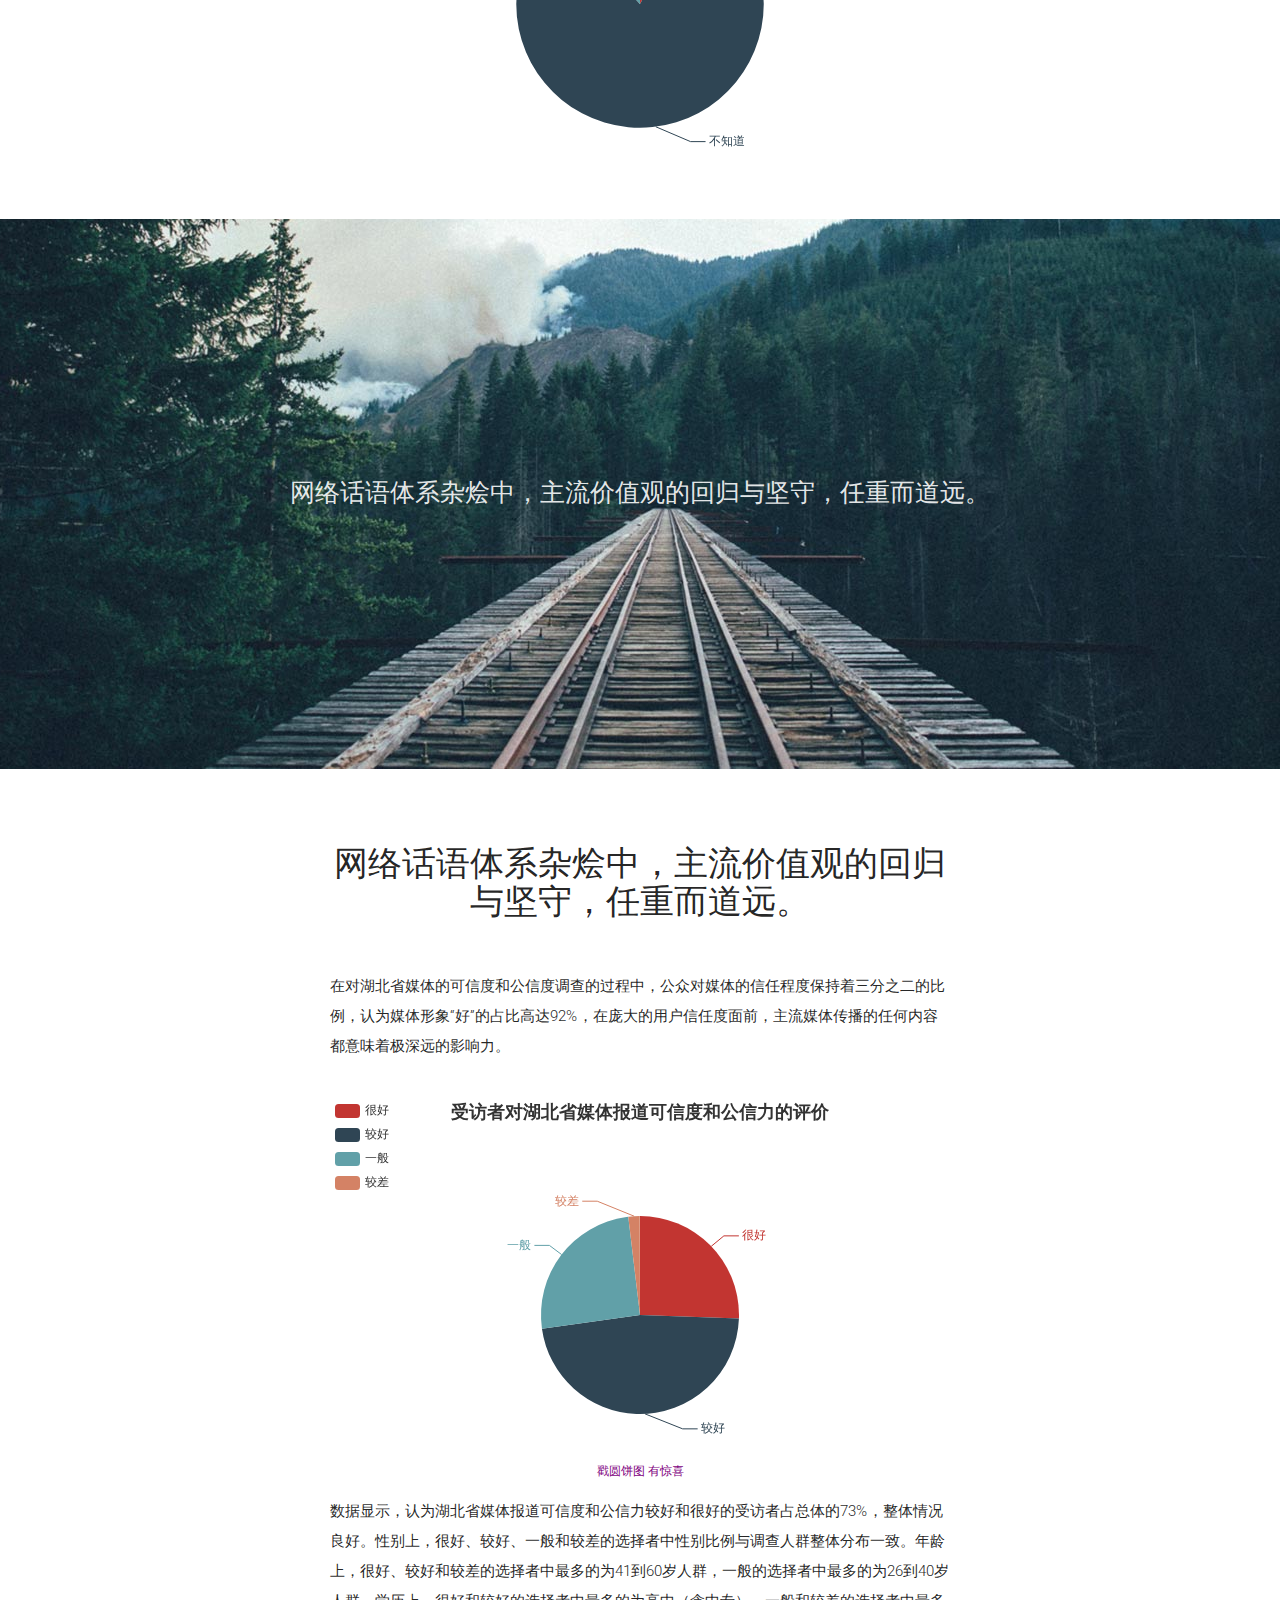
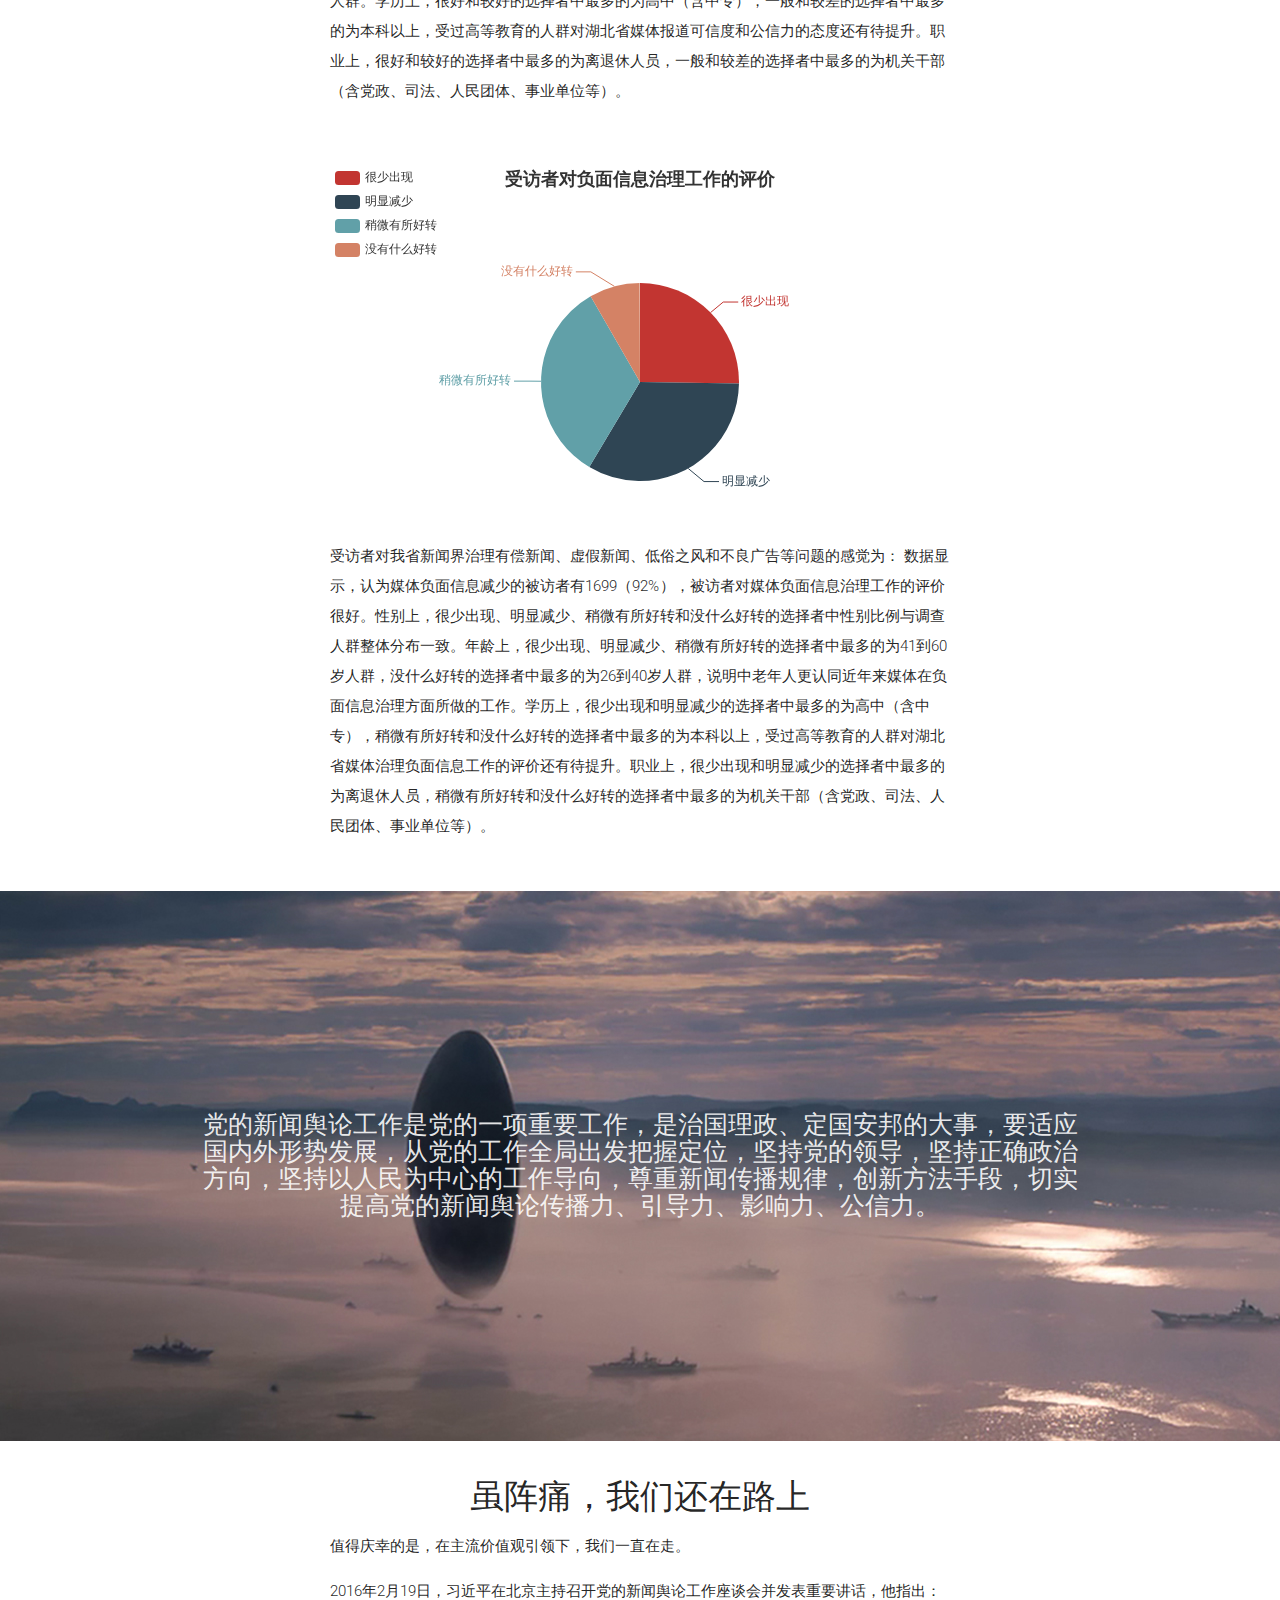
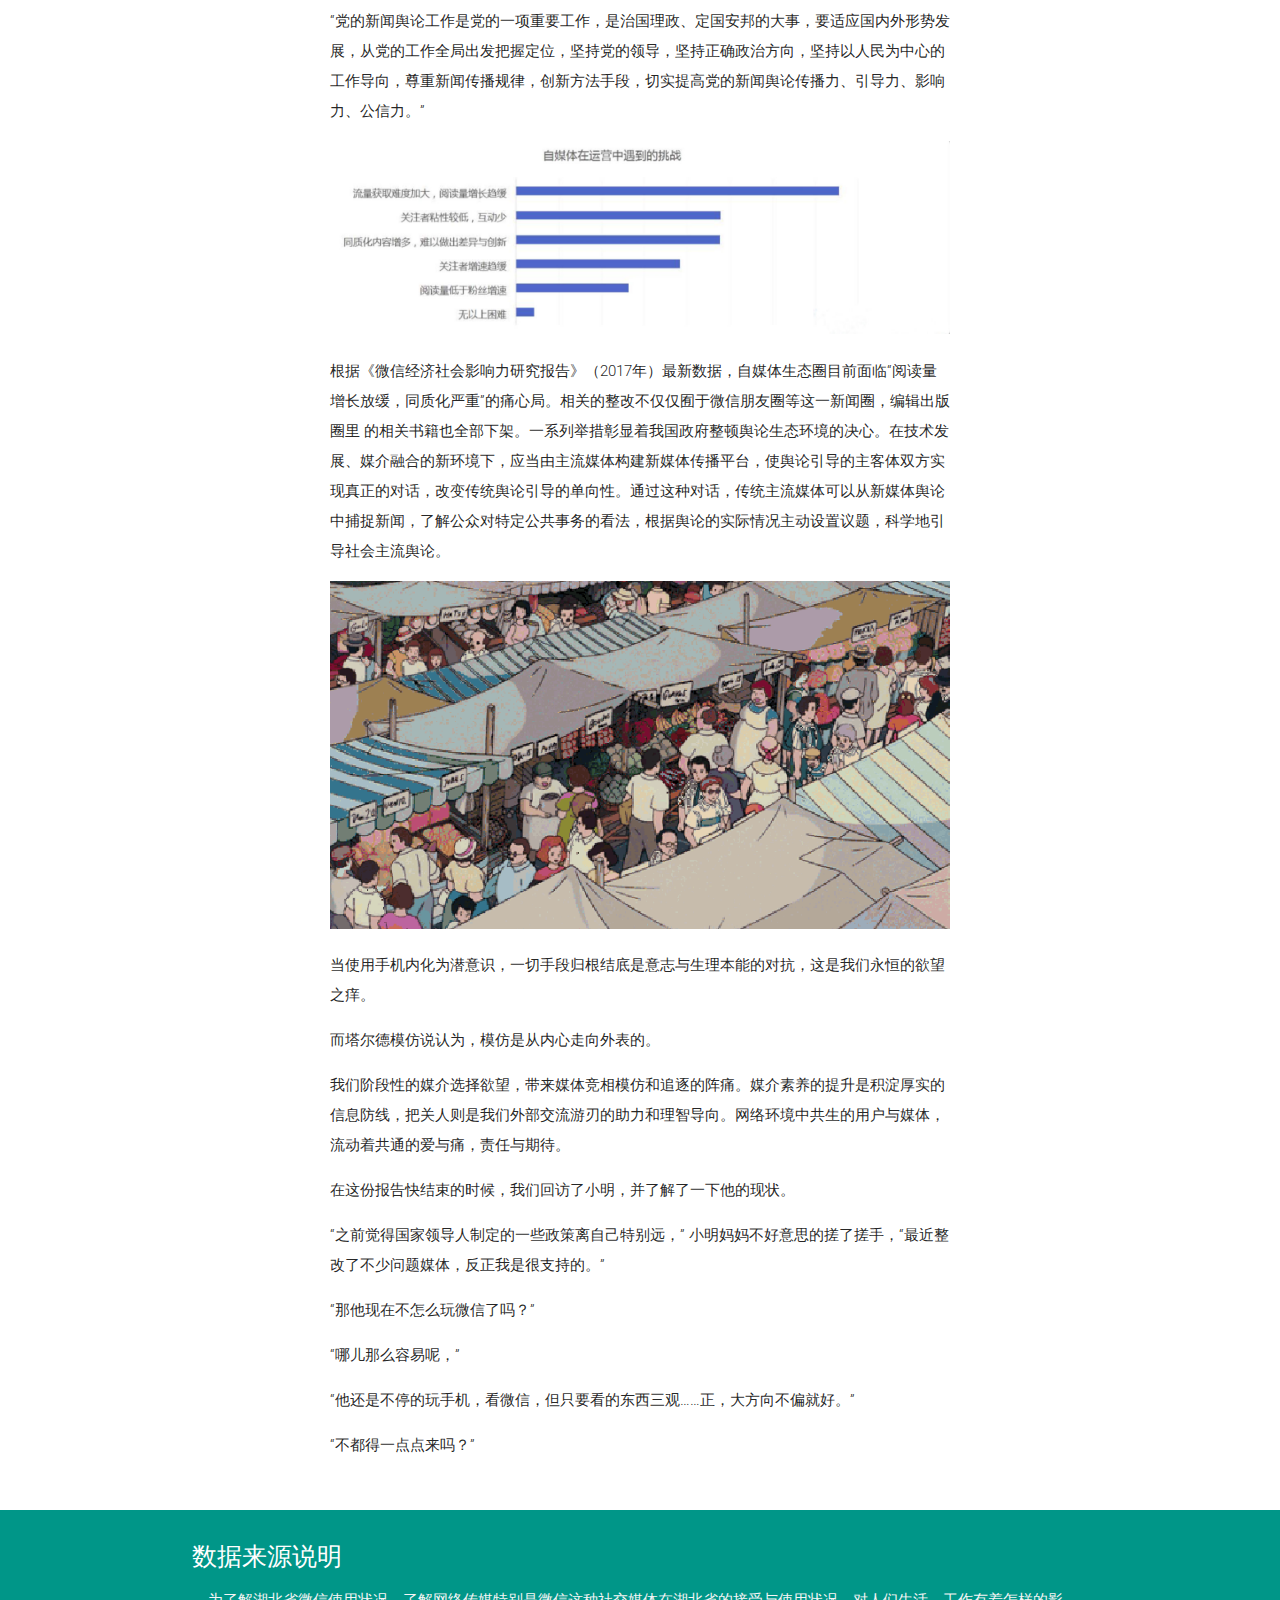
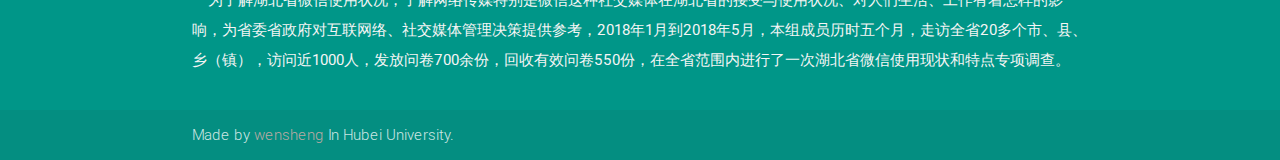
==== commit 3073f6de: "Update index.html" ====
--- a/index.html
+++ b/index.html
@@ -1,29 +1,29 @@
-<!DOCTYPE html>
-<html lang="en">
-<head>
-  <meta http-equiv="Content-Type" content="text/html; charset=UTF-8"/>
-  <meta name="viewport" content="width=device-width, initial-scale=1, maximum-scale=1.0, user-scalable=no"/>
-  <title>湖北省微信使用状况报告</title>
-
-  <!-- CSS  -->
-  <!--<link href="https://fonts.googleapis.com/icon?family=Material+Icons" rel="stylesheet">-->
-  <script src="http://libs.baidu.com/jquery/1.11.3/jquery.min.js"></script>
-  <link href="css/materialize.css" type="text/css" rel="stylesheet" media="screen,projection"/>
-  <link href="css/style.css" type="text/css" rel="stylesheet" media="screen,projection"/>
-  <link href="https://fonts.googleapis.com/icon?family=Material+Icons" rel="stylesheet">
-</head>
-<body>
-  <div id="index-banner" class="parallax-container parallax-container1">
-    <div class="section no-pad-bot">
-      <div class="container">
-        <br><br>
-        <!--<h1 class="header center white-text text-lighten-2">初三的小明沉迷于微信圈</h1>-->
+<!DOCTYPE html>
+<html lang="en">
+<head>
+  <meta http-equiv="Content-Type" content="text/html; charset=UTF-8"/>
+  <meta name="viewport" content="width=device-width, initial-scale=1, maximum-scale=1.0, user-scalable=no"/>
+  <title>湖北省微信使用状况报告</title>
+
+  <!-- CSS  -->
+  <!--<link href="https://fonts.googleapis.com/icon?family=Material+Icons" rel="stylesheet">-->
+  <script src="http://libs.baidu.com/jquery/1.11.3/jquery.min.js"></script>
+  <link href="css/materialize.css" type="text/css" rel="stylesheet" media="screen,projection"/>
+  <link href="css/style.css" type="text/css" rel="stylesheet" media="screen,projection"/>
+  <link href="https://fonts.googleapis.com/icon?family=Material+Icons" rel="stylesheet">
+</head>
+<body>
+  <div id="index-banner" class="parallax-container parallax-container1">
+    <div class="section no-pad-bot">
+      <div class="container">
+        <br><br>
+        <!--<h1 class="header center white-text text-lighten-2">初三的小明沉迷于微信圈</h1>-->
         <p>&nbsp;</p>
-        <!--<p>&nbsp;</p>-->
-        <div class="row center valign-wrapperr" style="bottom: 50%; ">
-        	 <div class="row center">
+        <!--<p>&nbsp;</p>-->
+        <div class="row center valign-wrapperr" style="bottom: 50%; ">
+        	 <div class="row center">
 		          <div class="card  darken-1" id="head_card">
-		            <div class="card-content white-text" id="scroll">
+		            <div class="card-content white-text" id="scroll">
 		            	<!--<ul>
 		            		<li>任何新闻，同时都是一种间接。报道什么，不报道什么，也反映了传播媒介的一定的世界观。              ——格伯纳</li>
 		            		<li>而模仿是最基本的社会现象。                  ——塔尔德</li>
@@ -41,333 +41,333 @@
 		              <p>&nbsp;</p>
 		              <p>&nbsp;</p>
 		              <p>而模仿是最基本的社会现象。</p>
-		              <p style="text-indent:20em;">——塔尔德</p>
+		              <p style="text-indent:20em;">——塔尔德</p>
 		           
 		            </div>    
-		          </div>
-		        
-		      </div>
+		          </div>
+		        
+		      </div>
           <!--<h6 class="header col s12  blue-text text-darken-2">
           	小明的故事 （初三的小明沉迷于微信圈，面对我们的采访，小明妈妈有些恨铁不成钢的说：你看看，怕影响他学习，一个游戏软件都不让他装，就留了个微信让他联系，没想到….脑洞哈哈）
          	互联网正深刻地影响和改变着当下中国社会，据CNNIC中国互联网络信息中心第41次《中国互联网络发展状况统计报告》显示，截至 2017 年 12 月，我国网民规模达 7.72 亿，普及率达到 55.8%，其中手机网民规模达 7.53 亿，占比达 97.5%，移动网络促进“万物互联”。 2012年8月，腾讯公司推出了微信公众平台，微信逐渐转变为通讯类社交公众平台。作为社交媒体，微信注重用户圈子的维系，用户在圈子当中可以相互交流和分享信息，更倾向于社会化关系网络。截止2017年12月，微信活跃用户已近10亿人，微信朋友圈用户使用率已达 87.3%，既是亚洲地区最大用户群体的移动即时通讯软件，也已成为4G时代最受欢迎的社交信息平台和移动端应用的一大入口。
-          </h6>-->
-        </div>
-        <div class="row center">
-          <a href="#main" id="download-button" class="btn-large waves-effect waves-light teal lighten-1" style="width: 150px;"><i class="large material-icons">thumb_up</i></a>
-        </div>
-         <p>&nbsp;</p>
-        <br><br>
-      </div>
-    </div>
-    
-    <div class="parallax"><!--<img src="background1.jpg" alt="Unsplashed background img 1">-->
-    	<video autoplay loop poster="blurrycrowd.jpg" class="responsive-video">
-    		<source src="blurrycrowd.mp4" type="video/mp4">
-  		</video>
-    </div>
-  </div>
-
-
-  <div class="container">
-    <div class="section">
-	
-      <!--   Icon Section   -->
-	    <div class="row">
-			<div class="container" id="main">
-			    <div class="section">
-			
-			      <div class="row">
-			        <div class="col s12 center">
-			          <h3><i class="mdi-content-send brown-text"></i></h3>
-			         <!-- <h4>互联网正深刻地影响和改变着当下中国社会</h4>-->
-			         <h5>【七年】阵痛与长痒：网络环境中共生的用户与媒体</h5>
-			         <br />
-			          
-          			
-			          <p class="left-align light">
-			          	初三借读生小明有天接到老家的电话。
-			          </p>
-			          <p class="left-align light">
-			          	“喂？”
-			          </p>
-			          <p class="left-align light">
-			          	“啊，儿啊，是我，吃了吗？”
-			          </p>
-			          <p class="left-align light">
-			          	“没。”
-			          </p>
-			          <p class="left-align light">
-			          	“你在做什么？不会在玩手机吧？”
-			          </p>
-			          <p class="left-align light">
-			          	“我吗，我在看东西……用手机。”
-			          </p>
-			           <div class="responsive-img" style="width: 100%;">
-	         				<img src="img/manhua1.jpg" style="width: 100%;"/>		      
-          			</div>
-			          <p class="left-align light">
-			          	电话那头没有笑。沉默像手机软件右上角加粗描红的惊叹号。
-			          </p>
-			          <p class="left-align light">
-			          	小明只好继续说：“每次‘痛改前非’想去好好写作业，下一篇好玩的东西就划出来，心痒痒……”
-			          </p>
-			          <p class="left-align light">
-			          	他的小公寓在淡水河离了喧嚣的这岸。初夏太阳晚归，欲夕的时候从金色变成橘色。习惯性地给朋友圈的风景照“点赞”后，他把额头抵在玻璃窗上，他不知道怎么感觉太阳像颗饱满的蛋黄，快要被刺破了，即将整个地流淌出来，烧伤整个城市。
-			          </p>
-			          <p class="left-align light">
-			          	他怔怔地想着——原来又是饭点了。
-			          </p>
-			          <br />
-			          <h5 class="left-align">■争夺用户，谁占据了潮头？</h5>
-			          <p class="left-align">&nbsp;&nbsp;&nbsp;&nbsp;——基于注意力经济的互联网时代背景</p>
-			          <br />
-			           <p class="left-align light">
-			          	互联网正深刻地影响和改变着当下中国社会，据CNNIC中国互联网络信息中心第41次《中国互联网络发展状况统计报告》显示，截至 2017 年 12 月，我国网民规模达 7.72 亿，普及率达到 55.8%，其中手机网民规模达 7.53 亿，占比达 97.5%，移动网络促进“万物互联”。
-			          </p>
-			          <p class="left-align light">
-			          	“社交媒体已成为互联网媒体中最为流行的媒体类型之一，凭借用户基数大、信息传播快、互动功能强等特点，成为网上内容传播的重要力量。”
-			          </p>
-			         
-			           <p class="left-align">
-			          	在科技浪潮下风起云涌的各类媒介中，微信无疑占到了有利位置。
-			          </p>
-			          <!--<h5 class="left-align">赫伯特·西蒙在对当今经济发展趋势进行预测时曾指出:"随着信息的发展，有价值的不是信息，而是注意力。在科技浪潮下风起云涌的各类媒介中，微信无疑占到了有利位置。</h5>-->
-		           	<div class="responsive-img">
-				         		<img src="img/111.jpg"  style="height: 100%; width: 80%;"/>	      
-			           </div>
-			           <p class="left-align light">
-			          	微信（We Chat）是腾讯公司在2011年推出的一个为智能终端提供即时通讯服务的免费应用程序，因其多语言、多系统、多网络环境的强大兼容性以及操作的便利性，一经推出就受到广大网友欢迎。2012年8月，腾讯公司推出了微信公众平台，微信逐渐转变为通讯类社交公众平台。作为社交媒体，微信注重用户圈子的维系，用户在圈子当中可以相互交流和分享信息，更倾向于社会化关系网络。截止2017年12月，微信活跃用户已近10亿人，微信朋友圈用户使用率已达 87.3%，既是亚洲地区最大用户群体的移动即时通讯软件，也已成为4G时代最受欢迎的社交信息平台和移动端应用的一大入口。
-			          </p>
-			          <div class="responsive-img">
-				         		<img src="img/555.jpg"  style="height: 120%;width: 100%;"/>	      
-			           </div>
-			           <p class="left-align light">
-			          	近日，由人民日报海外网海外舆情中心与北京大学国家战略传播研究院联合发布的《2018海外华文新媒体影响力报告》中指出，随着移动互联网的发展，微博、微信作为华人华侨应用较多的中文平台，其中微信帐号开通率达到53%。
-			          </p>
-			         
-			          <p class="left-align">
-			          	在对我国各省微信使用情况的调研过程以及实际核查中，结合分析数据发现，湖北省的微信使用情况具有一定的代表性，相应的，湖北省媒介环境在全国具有一定程度的代表意义。
-			          </p>
-			          <br />
-			          <!--<h5 class="left-align">湖北省微信使用情况在全国的占比</h5>-->
-		            <br />
-		           
-			          <p class="left-align light">
-			          	如何整合既有的新闻资源，抓好湖北省网络平台用户的媒介素养教育，是关系到整个湖北和谐、稳定、加快发展的一件大事。
-			          </p>
-			         
-			            <div class="responsive-img" style="height: 350px;">
-				         		<div id="container1" style="height: 100%"></div>				      
-			            </div>
-		            </div>
-			      </div>
-			    </div>
-			 </div>
-        </div>
-      </div>
-
-    </div>
-  </div>
-
-
-  <div class="parallax-container valign-wrapper">
-    <div class="section no-pad-bot">
-      <div class="container">
-        <div class="row center">
-          <h5 class="header col s12 light">
-          	Even in the infinite broad space of digital market，people's attention still commonly focus on only a few points.——The Economist
-          </h5>
+          </h6>-->
+        </div>
+        <div class="row center">
+          <a href="#main" id="download-button" class="btn-large waves-effect waves-light teal lighten-1" style="width: 150px;"><i class="large material-icons">thumb_up</i></a>
+        </div>
+         <p>&nbsp;</p>
+        <br><br>
+      </div>
+    </div>
+    
+    <div class="parallax"><!--<img src="background1.jpg" alt="Unsplashed background img 1">-->
+    	<video autoplay loop poster="blurrycrowd.jpg" class="responsive-video">
+    		<source src="blurrycrowd.mp4" type="video/mp4">
+  		</video>
+    </div>
+  </div>
+
+
+  <div class="container">
+    <div class="section">
+	
+      <!--   Icon Section   -->
+	    <div class="row">
+			<div class="container" id="main">
+			    <div class="section">
+			
+			      <div class="row">
+			        <div class="col s12 center">
+			          <h3><i class="mdi-content-send brown-text"></i></h3>
+			         <!-- <h4>互联网正深刻地影响和改变着当下中国社会</h4>-->
+			         <h5>【七年】阵痛与长痒：网络环境中共生的用户与媒体</h5>
+			         <br />
+			          
+          			
+			          <p class="left-align light">
+			          	初三借读生小明有天接到老家的电话。
+			          </p>
+			          <p class="left-align light">
+			          	“喂？”
+			          </p>
+			          <p class="left-align light">
+			          	“啊，儿啊，是我，吃了吗？”
+			          </p>
+			          <p class="left-align light">
+			          	“没。”
+			          </p>
+			          <p class="left-align light">
+			          	“你在做什么？不会在玩手机吧？”
+			          </p>
+			          <p class="left-align light">
+			          	“我吗，我在看东西……用手机。”
+			          </p>
+			           <div class="responsive-img" style="width: 100%;">
+	         				<img src="img/manhua1.jpg" style="width: 100%;"/>		      
+          			</div>
+			          <p class="left-align light">
+			          	电话那头没有笑。沉默像手机软件右上角加粗描红的惊叹号。
+			          </p>
+			          <p class="left-align light">
+			          	小明只好继续说：“每次‘痛改前非’想去好好写作业，下一篇好玩的东西就划出来，心痒痒……”
+			          </p>
+			          <p class="left-align light">
+			          	他的小公寓在淡水河离了喧嚣的这岸。初夏太阳晚归，欲夕的时候从金色变成橘色。习惯性地给朋友圈的风景照“点赞”后，他把额头抵在玻璃窗上，他不知道怎么感觉太阳像颗饱满的蛋黄，快要被刺破了，即将整个地流淌出来，烧伤整个城市。
+			          </p>
+			          <p class="left-align light">
+			          	他怔怔地想着——原来又是饭点了。
+			          </p>
+			          <br />
+			          <h5 class="left-align">■争夺用户，谁占据了潮头？</h5>
+			          <p class="left-align">&nbsp;&nbsp;&nbsp;&nbsp;——基于注意力经济的互联网时代背景</p>
+			          <br />
+			           <p class="left-align light">
+			          	互联网正深刻地影响和改变着当下中国社会，据CNNIC中国互联网络信息中心第41次《中国互联网络发展状况统计报告》显示，截至 2017 年 12 月，我国网民规模达 7.72 亿，普及率达到 55.8%，其中手机网民规模达 7.53 亿，占比达 97.5%，移动网络促进“万物互联”。
+			          </p>
+			          <p class="left-align light">
+			          	“社交媒体已成为互联网媒体中最为流行的媒体类型之一，凭借用户基数大、信息传播快、互动功能强等特点，成为网上内容传播的重要力量。”
+			          </p>
+			         
+			           <p class="left-align">
+			          	在科技浪潮下风起云涌的各类媒介中，微信无疑占到了有利位置。
+			          </p>
+			          <!--<h5 class="left-align">赫伯特·西蒙在对当今经济发展趋势进行预测时曾指出:"随着信息的发展，有价值的不是信息，而是注意力。在科技浪潮下风起云涌的各类媒介中，微信无疑占到了有利位置。</h5>-->
+		           	<div class="responsive-img">
+				         		<img src="img/111.jpg"  style="height: 100%; width: 80%;"/>	      
+			           </div>
+			           <p class="left-align light">
+			          	微信（We Chat）是腾讯公司在2011年推出的一个为智能终端提供即时通讯服务的免费应用程序，因其多语言、多系统、多网络环境的强大兼容性以及操作的便利性，一经推出就受到广大网友欢迎。2012年8月，腾讯公司推出了微信公众平台，微信逐渐转变为通讯类社交公众平台。作为社交媒体，微信注重用户圈子的维系，用户在圈子当中可以相互交流和分享信息，更倾向于社会化关系网络。截止2017年12月，微信活跃用户已近10亿人，微信朋友圈用户使用率已达 87.3%，既是亚洲地区最大用户群体的移动即时通讯软件，也已成为4G时代最受欢迎的社交信息平台和移动端应用的一大入口。
+			          </p>
+			          <div class="responsive-img">
+				         		<img src="img/444.jpg"  style="height: 120%;width: 100%;"/>	      
+			           </div>
+			           <p class="left-align light">
+			          	近日，由人民日报海外网海外舆情中心与北京大学国家战略传播研究院联合发布的《2018海外华文新媒体影响力报告》中指出，随着移动互联网的发展，微博、微信作为华人华侨应用较多的中文平台，其中微信帐号开通率达到53%。
+			          </p>
+			         
+			          <p class="left-align">
+			          	在对我国各省微信使用情况的调研过程以及实际核查中，结合分析数据发现，湖北省的微信使用情况具有一定的代表性，相应的，湖北省媒介环境在全国具有一定程度的代表意义。
+			          </p>
+			          <br />
+			          <!--<h5 class="left-align">湖北省微信使用情况在全国的占比</h5>-->
+		            <br />
+		           
+			          <p class="left-align light">
+			          	如何整合既有的新闻资源，抓好湖北省网络平台用户的媒介素养教育，是关系到整个湖北和谐、稳定、加快发展的一件大事。
+			          </p>
+			         
+			            <div class="responsive-img" style="height: 350px;">
+				         		<div id="container1" style="height: 100%"></div>				      
+			            </div>
+		            </div>
+			      </div>
+			    </div>
+			 </div>
+        </div>
+      </div>
+
+    </div>
+  </div>
+
+
+  <div class="parallax-container valign-wrapper">
+    <div class="section no-pad-bot">
+      <div class="container">
+        <div class="row center">
+          <h5 class="header col s12 light">
+          	Even in the infinite broad space of digital market，people's attention still commonly focus on only a few points.——The Economist
+          </h5>
           <!--<h5 class="header col s4 offset-s8">
           	————江泽民
-          </h5>-->
-        </div>
-      </div>
-    </div>
-    <div class="parallax"><img src="background2.jpg" alt="Unsplashed background img 2"></div>
-  </div>
-
-  <div class="container">
-    <div class="section">
-
-      <div class="row">
-      	<div class="container"> 
-        <div class="col s12 center">
-          <h3><i class="mdi-content-send brown-text"></i></h3>
-          <br />
-          <h4 >时间快进的咒语：“刷刷刷”和“滑滑滑”</h4>
-          <br />
-          <p class="left-align light">
-          	流量稀缺的当下，在热点来临时如何分配注意力，恐怕对流量主和普通用户而言，都是难以绕过的必修课。
-          </p>
-         
-           <p class="left-align light">
-          	众媒时代，平均每天有2000万个微信公众号生产着大量内容。
-          </p>
-          <p class="left-align light">
-          	为了获取较高的点击关注度获取利益，标题党或内容低俗等文章不断涌出。
-          </p>
-          <p class="left-align light">
-          	最近发生的相关新闻如：Ayawawa散布慰安妇不当言论被封禁、“小凤雅之死”事件更是凸显了对微信自媒体的整顿和管控迫在眉睫。
-          </p>
-         		<div class="responsive-img">
-				         		<img src="img/333.jpg"   style="height: 70%;width: 70%;"/>	      
-			           </div>
-          <br />
-           <p class="left-align light">
-          	与此同时，人们对相关法律法规知之甚少和自身媒介素养不足的情况更突显了这一事情的严重性。
-          </p>
-          <br />
-          <div class="responsive-img" style="height: 450px;">
-          	
-          	<div id="container2" style="height: 100%;"></div>
-          </div>	      
-        </div>
-      
-      	</div>
-     </div>
-    </div>
-  </div>
-
-
-  <div class="parallax-container valign-wrapper">
-    <div class="section no-pad-bot">
-      <div class="container">
-        <div class="row center">
-          <h5 class="header col s12 light">
-          	网络话语体系杂烩中，主流价值观的回归与坚守，任重而道远。
-          </h5>
-        </div>
-      </div>
-    </div>
-    <div class="parallax"><img src="background3.jpg" alt="Unsplashed background img 3"></div>
-  </div>
-  
-  <div class="container">
-    <div class="section">
-
-      <div class="row">
-      	<div class="container">
-	        <div class="col s12 center">
-	          <h3><i class="mdi-content-send brown-text"></i></h3>
-	          <br />
-	          <h4>网络话语体系杂烩中，主流价值观的回归与坚守，任重而道远。</h4>
-	          <br />
-	          <p class="left-align light">
-	          	在对湖北省媒体的可信度和公信度调查的过程中，公众对媒体的信任程度保持着三分之二的比例，认为媒体形象“好”的占比高达92%，在庞大的用户信任度面前，主流媒体传播的任何内容都意味着极深远的影响力。
-	          </p>
-	          
-	          <br />
-	          <div class="responsive-img" style="height: 360px;">
-	          	<div id="container3" style="height: 100%"></div>
-	          </div>
-	          <span id="" style="color: purple; font-size: 12px;">
-          		戳圆饼图 有惊喜
-          	</span>
-	          <br />
-	          <p class="left-align light">
-          	数据显示，认为湖北省媒体报道可信度和公信力较好和很好的受访者占总体的73%，整体情况良好。性别上，很好、较好、一般和较差的选择者中性别比例与调查人群整体分布一致。年龄上，很好、较好和较差的选择者中最多的为41到60岁人群，一般的选择者中最多的为26到40岁人群。学历上，很好和较好的选择者中最多的为高中（含中专），一般和较差的选择者中最多的为本科以上，受过高等教育的人群对湖北省媒体报道可信度和公信力的态度还有待提升。职业上，很好和较好的选择者中最多的为离退休人员，一般和较差的选择者中最多的为机关干部（含党政、司法、人民团体、事业单位等）。
-          	</p>
-          	
-          	<br />
-          	<br />
-          	<div class="responsive-img" style="height: 360px;">
-	          	<div id="container4" style="height: 100%"></div>
-	          </div>
-	          <p class="left-align light">
-          	受访者对我省新闻界治理有偿新闻、虚假新闻、低俗之风和不良广告等问题的感觉为： 数据显示，认为媒体负面信息减少的被访者有1699（92%），被访者对媒体负面信息治理工作的评价很好。性别上，很少出现、明显减少、稍微有所好转和没什么好转的选择者中性别比例与调查人群整体分布一致。年龄上，很少出现、明显减少、稍微有所好转的选择者中最多的为41到60岁人群，没什么好转的选择者中最多的为26到40岁人群，说明中老年人更认同近年来媒体在负面信息治理方面所做的工作。学历上，很少出现和明显减少的选择者中最多的为高中（含中专），稍微有所好转和没什么好转的选择者中最多的为本科以上，受过高等教育的人群对湖北省媒体治理负面信息工作的评价还有待提升。职业上，很少出现和明显减少的选择者中最多的为离退休人员，稍微有所好转和没什么好转的选择者中最多的为机关干部（含党政、司法、人民团体、事业单位等）。
-          	</p>
-	        </div>
-      
-      	</div>
-	</div>
-    </div>
-  </div>
-  
-  <div class="parallax-container valign-wrapper">
-    <div class="section no-pad-bot">
-      <div class="container">
-        <div class="row center">
-          <h5 class="header col s12 light">
-          	党的新闻舆论工作是党的一项重要工作，是治国理政、定国安邦的大事，要适应国内外形势发展，从党的工作全局出发把握定位，坚持党的领导，坚持正确政治方向，坚持以人民为中心的工作导向，尊重新闻传播规律，创新方法手段，切实提高党的新闻舆论传播力、引导力、影响力、公信力。
-          </h5>
-        </div>
-      </div>
-    </div>
-    <div class="parallax"><img src="img/bg6.jpg" alt="Unsplashed background img 3"></div>
-  </div>
-  
-  <div class="container">
-    <div class="section">
-
-      <div class="row">
-      	<div class="container">
-	        <div class="col s12 center">
-	          <h3><i class="mdi-content-send brown-text"></i></h3>
-          <h4>虽阵痛，我们还在路上</h4>
-          <p class="left-align light">
-          	值得庆幸的是，在主流价值观引领下，我们一直在走。
-          	</p>
-          	<p class="left-align light">
-          	2016年2月19日，习近平在北京主持召开党的新闻舆论工作座谈会并发表重要讲话，他指出：“党的新闻舆论工作是党的一项重要工作，是治国理政、定国安邦的大事，要适应国内外形势发展，从党的工作全局出发把握定位，坚持党的领导，坚持正确政治方向，坚持以人民为中心的工作导向，尊重新闻传播规律，创新方法手段，切实提高党的新闻舆论传播力、引导力、影响力、公信力。”
-          	</p>
-          		<div class="responsive-img">
-				         		<img src="img/555.jpg"  style="height: 120%; width: 100%;"/>	      
-			           </div>
-          	<p class="left-align light">
-          	根据《微信经济社会影响力研究报告》（2017年）最新数据，自媒体生态圈目前面临“阅读量增长放缓，同质化严重”的痛心局。相关的整改不仅仅囿于微信朋友圈等这一新闻圈，编辑出版圈里 的相关书籍也全部下架。一系列举措彰显着我国政府整顿舆论生态环境的决心。在技术发展、媒介融合的新环境下，应当由主流媒体构建新媒体传播平台，使舆论引导的主客体双方实现真正的对话，改变传统舆论引导的单向性。通过这种对话，传统主流媒体可以从新媒体舆论中捕捉新闻，了解公众对特定公共事务的看法，根据舆论的实际情况主动设置议题，科学地引导社会主流舆论。
-          	</p>
-          	<div class="responsive-img">
-				         		<img src="img/666.gif"  style="height: 100%; width: 100%;"/>	      
-			           </div>
-          	<p class="left-align light">
-          	当使用手机内化为潜意识，一切手段归根结底是意志与生理本能的对抗，这是我们永恒的欲望之痒。
-          	</p>
-          	<p class="left-align light">
-          	而塔尔德模仿说认为，模仿是从内心走向外表的。
-          	</p>
-          	<p class="left-align light">
-          	我们阶段性的媒介选择欲望，带来媒体竞相模仿和追逐的阵痛。媒介素养的提升是积淀厚实的信息防线，把关人则是我们外部交流游刃的助力和理智导向。网络环境中共生的用户与媒体，流动着共通的爱与痛，责任与期待。
-          	</p>
-          	<p class="left-align light">
-          	在这份报告快结束的时候，我们回访了小明，并了解了一下他的现状。
-          	</p>
-          	<p class="left-align light">
-          	“之前觉得国家领导人制定的一些政策离自己特别远，” 小明妈妈不好意思的搓了搓手，“最近整改了不少问题媒体，反正我是很支持的。”
-          	</p>
-          	<p class="left-align light">
-          	“那他现在不怎么玩微信了吗？”
-          	</p>
-          	<p class="left-align light">
-          	“哪儿那么容易呢，”
-          	</p>
-          	<p class="left-align light">
-          	“他还是不停的玩手机，看微信，但只要看的东西三观……正，大方向不偏就好。”
-          	</p>
-          	<p class="left-align light">
-          	“不都得一点点来吗？”
-          	</p>
+          </h5>-->
+        </div>
+      </div>
+    </div>
+    <div class="parallax"><img src="background2.jpg" alt="Unsplashed background img 2"></div>
+  </div>
+
+  <div class="container">
+    <div class="section">
+
+      <div class="row">
+      	<div class="container"> 
+        <div class="col s12 center">
+          <h3><i class="mdi-content-send brown-text"></i></h3>
+          <br />
+          <h4 >时间快进的咒语：“刷刷刷”和“滑滑滑”</h4>
+          <br />
+          <p class="left-align light">
+          	流量稀缺的当下，在热点来临时如何分配注意力，恐怕对流量主和普通用户而言，都是难以绕过的必修课。
+          </p>
+         
+           <p class="left-align light">
+          	众媒时代，平均每天有2000万个微信公众号生产着大量内容。
+          </p>
+          <p class="left-align light">
+          	为了获取较高的点击关注度获取利益，标题党或内容低俗等文章不断涌出。
+          </p>
+          <p class="left-align light">
+          	最近发生的相关新闻如：Ayawawa散布慰安妇不当言论被封禁、“小凤雅之死”事件更是凸显了对微信自媒体的整顿和管控迫在眉睫。
+          </p>
+         		<div class="responsive-img">
+				         		<img src="img/333.jpg"   style="height: 70%;width: 70%;"/>	      
+			           </div>
+          <br />
+           <p class="left-align light">
+          	与此同时，人们对相关法律法规知之甚少和自身媒介素养不足的情况更突显了这一事情的严重性。
+          </p>
+          <br />
+          <div class="responsive-img" style="height: 450px;">
+          	
+          	<div id="container2" style="height: 100%;"></div>
+          </div>	      
+        </div>
+      
+      	</div>
+     </div>
+    </div>
+  </div>
+
+
+  <div class="parallax-container valign-wrapper">
+    <div class="section no-pad-bot">
+      <div class="container">
+        <div class="row center">
+          <h5 class="header col s12 light">
+          	网络话语体系杂烩中，主流价值观的回归与坚守，任重而道远。
+          </h5>
+        </div>
+      </div>
+    </div>
+    <div class="parallax"><img src="background3.jpg" alt="Unsplashed background img 3"></div>
+  </div>
+  
+  <div class="container">
+    <div class="section">
+
+      <div class="row">
+      	<div class="container">
+	        <div class="col s12 center">
+	          <h3><i class="mdi-content-send brown-text"></i></h3>
+	          <br />
+	          <h4>网络话语体系杂烩中，主流价值观的回归与坚守，任重而道远。</h4>
+	          <br />
+	          <p class="left-align light">
+	          	在对湖北省媒体的可信度和公信度调查的过程中，公众对媒体的信任程度保持着三分之二的比例，认为媒体形象“好”的占比高达92%，在庞大的用户信任度面前，主流媒体传播的任何内容都意味着极深远的影响力。
+	          </p>
+	          
+	          <br />
+	          <div class="responsive-img" style="height: 360px;">
+	          	<div id="container3" style="height: 100%"></div>
+	          </div>
+	          <span id="" style="color: purple; font-size: 12px;">
+          		戳圆饼图 有惊喜
+          	</span>
+	          <br />
+	          <p class="left-align light">
+          	数据显示，认为湖北省媒体报道可信度和公信力较好和很好的受访者占总体的73%，整体情况良好。性别上，很好、较好、一般和较差的选择者中性别比例与调查人群整体分布一致。年龄上，很好、较好和较差的选择者中最多的为41到60岁人群，一般的选择者中最多的为26到40岁人群。学历上，很好和较好的选择者中最多的为高中（含中专），一般和较差的选择者中最多的为本科以上，受过高等教育的人群对湖北省媒体报道可信度和公信力的态度还有待提升。职业上，很好和较好的选择者中最多的为离退休人员，一般和较差的选择者中最多的为机关干部（含党政、司法、人民团体、事业单位等）。
+          	</p>
+          	
+          	<br />
+          	<br />
+          	<div class="responsive-img" style="height: 360px;">
+	          	<div id="container4" style="height: 100%"></div>
+	          </div>
+	          <p class="left-align light">
+          	受访者对我省新闻界治理有偿新闻、虚假新闻、低俗之风和不良广告等问题的感觉为： 数据显示，认为媒体负面信息减少的被访者有1699（92%），被访者对媒体负面信息治理工作的评价很好。性别上，很少出现、明显减少、稍微有所好转和没什么好转的选择者中性别比例与调查人群整体分布一致。年龄上，很少出现、明显减少、稍微有所好转的选择者中最多的为41到60岁人群，没什么好转的选择者中最多的为26到40岁人群，说明中老年人更认同近年来媒体在负面信息治理方面所做的工作。学历上，很少出现和明显减少的选择者中最多的为高中（含中专），稍微有所好转和没什么好转的选择者中最多的为本科以上，受过高等教育的人群对湖北省媒体治理负面信息工作的评价还有待提升。职业上，很少出现和明显减少的选择者中最多的为离退休人员，稍微有所好转和没什么好转的选择者中最多的为机关干部（含党政、司法、人民团体、事业单位等）。
+          	</p>
+	        </div>
+      
+      	</div>
+	</div>
+    </div>
+  </div>
+  
+  <div class="parallax-container valign-wrapper">
+    <div class="section no-pad-bot">
+      <div class="container">
+        <div class="row center">
+          <h5 class="header col s12 light">
+          	党的新闻舆论工作是党的一项重要工作，是治国理政、定国安邦的大事，要适应国内外形势发展，从党的工作全局出发把握定位，坚持党的领导，坚持正确政治方向，坚持以人民为中心的工作导向，尊重新闻传播规律，创新方法手段，切实提高党的新闻舆论传播力、引导力、影响力、公信力。
+          </h5>
+        </div>
+      </div>
+    </div>
+    <div class="parallax"><img src="img/bg6.jpg" alt="Unsplashed background img 3"></div>
+  </div>
+  
+  <div class="container">
+    <div class="section">
+
+      <div class="row">
+      	<div class="container">
+	        <div class="col s12 center">
+	          <h3><i class="mdi-content-send brown-text"></i></h3>
+          <h4>虽阵痛，我们还在路上</h4>
+          <p class="left-align light">
+          	值得庆幸的是，在主流价值观引领下，我们一直在走。
+          	</p>
+          	<p class="left-align light">
+          	2016年2月19日，习近平在北京主持召开党的新闻舆论工作座谈会并发表重要讲话，他指出：“党的新闻舆论工作是党的一项重要工作，是治国理政、定国安邦的大事，要适应国内外形势发展，从党的工作全局出发把握定位，坚持党的领导，坚持正确政治方向，坚持以人民为中心的工作导向，尊重新闻传播规律，创新方法手段，切实提高党的新闻舆论传播力、引导力、影响力、公信力。”
+          	</p>
+          		<div class="responsive-img">
+				         		<img src="img/555.jpg"  style="height: 120%; width: 100%;"/>	      
+			           </div>
+          	<p class="left-align light">
+          	根据《微信经济社会影响力研究报告》（2017年）最新数据，自媒体生态圈目前面临“阅读量增长放缓，同质化严重”的痛心局。相关的整改不仅仅囿于微信朋友圈等这一新闻圈，编辑出版圈里 的相关书籍也全部下架。一系列举措彰显着我国政府整顿舆论生态环境的决心。在技术发展、媒介融合的新环境下，应当由主流媒体构建新媒体传播平台，使舆论引导的主客体双方实现真正的对话，改变传统舆论引导的单向性。通过这种对话，传统主流媒体可以从新媒体舆论中捕捉新闻，了解公众对特定公共事务的看法，根据舆论的实际情况主动设置议题，科学地引导社会主流舆论。
+          	</p>
+          	<div class="responsive-img">
+				         		<img src="img/666.gif"  style="height: 100%; width: 100%;"/>	      
+			           </div>
+          	<p class="left-align light">
+          	当使用手机内化为潜意识，一切手段归根结底是意志与生理本能的对抗，这是我们永恒的欲望之痒。
+          	</p>
+          	<p class="left-align light">
+          	而塔尔德模仿说认为，模仿是从内心走向外表的。
+          	</p>
+          	<p class="left-align light">
+          	我们阶段性的媒介选择欲望，带来媒体竞相模仿和追逐的阵痛。媒介素养的提升是积淀厚实的信息防线，把关人则是我们外部交流游刃的助力和理智导向。网络环境中共生的用户与媒体，流动着共通的爱与痛，责任与期待。
+          	</p>
+          	<p class="left-align light">
+          	在这份报告快结束的时候，我们回访了小明，并了解了一下他的现状。
+          	</p>
+          	<p class="left-align light">
+          	“之前觉得国家领导人制定的一些政策离自己特别远，” 小明妈妈不好意思的搓了搓手，“最近整改了不少问题媒体，反正我是很支持的。”
+          	</p>
+          	<p class="left-align light">
+          	“那他现在不怎么玩微信了吗？”
+          	</p>
+          	<p class="left-align light">
+          	“哪儿那么容易呢，”
+          	</p>
+          	<p class="left-align light">
+          	“他还是不停的玩手机，看微信，但只要看的东西三观……正，大方向不偏就好。”
+          	</p>
+          	<p class="left-align light">
+          	“不都得一点点来吗？”
+          	</p>
           <!--<div class="responsive-img" style="height: 350px;">
           	<div id="container5" style="height: 100%"></div>
-          </div>	      -->
-        </div>
-      </div>
-		</div>
-    </div>
-  </div>
-  
- 
-
-  <footer class="page-footer teal">
-    <div class="container">
-      <div class="row">
-        <div class="col s12 ">
-          <h5 class="white-text">数据来源说明</h5>
-          <p class="grey-text text-lighten-4">
-          	&nbsp;&nbsp;&nbsp;&nbsp;为了解湖北省微信使用状况，了解网络传媒特别是微信这种社交媒体在湖北省的接受与使用状况、对人们生活、工作有着怎样的影响，为省委省政府对互联网络、社交媒体管理决策提供参考，2018年1月到2018年5月，本组成员历时五个月，走访全省20多个市、县、乡（镇），访问近1000人，发放问卷700余份，回收有效问卷550份，在全省范围内进行了一次湖北省微信使用现状和特点专项调查。
-          </p>
-
-
-        </div>
+          </div>	      -->
+        </div>
+      </div>
+		</div>
+    </div>
+  </div>
+  
+ 
+
+  <footer class="page-footer teal">
+    <div class="container">
+      <div class="row">
+        <div class="col s12 ">
+          <h5 class="white-text">数据来源说明</h5>
+          <p class="grey-text text-lighten-4">
+          	&nbsp;&nbsp;&nbsp;&nbsp;为了解湖北省微信使用状况，了解网络传媒特别是微信这种社交媒体在湖北省的接受与使用状况、对人们生活、工作有着怎样的影响，为省委省政府对互联网络、社交媒体管理决策提供参考，2018年1月到2018年5月，本组成员历时五个月，走访全省20多个市、县、乡（镇），访问近1000人，发放问卷700余份，回收有效问卷550份，在全省范围内进行了一次湖北省微信使用现状和特点专项调查。
+          </p>
+
+
+        </div>
         <!--<div class="col l3 s12">
           <h5 class="white-text">Settings</h5>
           <ul>
@@ -385,204 +385,204 @@
             <li><a class="white-text" href="#!">Link 3</a></li>
             <li><a class="white-text" href="#!">Link 4</a></li>
           </ul>
-        </div>-->
-      </div>
-    </div>
-    <div class="footer-copyright">
-      <div class="container">
-      Made by <a class="brown-text text-lighten-3" href="mailto:948290581@qq.com">wensheng</a> In Hubei University.
-      </div>
-    </div>
-  </footer>
-
-
-  <!--  Scripts-->
-  <script src="js/jquery-3.3.1.min.js" type="text/javascript" charset="utf-8"></script>
-  <script src="js/materialize.js"></script>
-  <script src="js/init.js"></script>
-  <script src="js/echarts.common.min.js" type="text/javascript" charset="utf-8"></script>
-    <script type="text/javascript">
-		var dom = document.getElementById("container1");
-		var myChart = echarts.init(dom);
-		var app = {};
-		option = null;
-		option = {
-    title : {
-        text: '湖北省社交媒体使用情况',
-        subtext: '受访人数541',
-        x:'center'
-    },
-    tooltip : {
-        trigger: 'item',
-        formatter: "{a} <br/>{b} : {c} ({d}%)"
-    },
-    legend: {
-        orient: 'vertical',
-        left: 'left',
-        data: ['微博','QQ','微信','贴吧']
-    },
-    series : [
-        {
-            name: '访问来源',
-            type: 'pie',
-            radius : '55%',
-            center: ['50%', '60%'],
-            data:[
-                {value:25, name:'微博'},
-                {value:116, name:'QQ'},
-                {value:398, name:'微信'},
-                {value:2, name:'贴吧'}
-            ],
-            itemStyle: {
-                emphasis: {
-                    shadowBlur: 10,
-                    shadowOffsetX: 0,
-                    shadowColor: 'rgba(0, 0, 0, 0.5)'
-                }
-            }
-        }
-    ]
-};
-		if (option && typeof option === "object") {
-			myChart.setOption(option, true);
-		}
-   </script>
-
-    <script type="text/javascript">
-			var dom = document.getElementById("container2");
-			var myChart = echarts.init(dom);
-		var app = {};
-		option = null;
-		option = {
-    title : {
-        text: '您是否知道“微信十条”',
-        subtext: '受访人数541',
-        x:'center'
-    },
-    tooltip : {
-        trigger: 'item',
-        formatter: "{a} <br/>{b} : {c} ({d}%)"
-    },
-    legend: {
-        orient: 'vertical',
-        left: 'left',
-        data: ['知道','不知道','听说过但不了解']
-    },
-    series : [
-        {
-            name: '访问来源',
-            type: 'pie',
-            radius : '55%',
-            center: ['50%', '60%'],
-            data:[
-                {value:42, name:'知道'},
-                {value:435, name:'不知道'},
-                {value:64, name:'听说过但不了解'}
-            ],
-            itemStyle: {
-                emphasis: {
-                    shadowBlur: 10,
-                    shadowOffsetX: 0,
-                    shadowColor: 'rgba(0, 0, 0, 0.5)'
-                }
-            }
-        }
-    ]
-};
-			if (option && typeof option === "object") {
-				myChart.setOption(option, true);
-			}
-       </script>
-        <script type="text/javascript">
-			var dom = document.getElementById("container3");
-			var myChart = echarts.init(dom);
-		var app = {};
-		option = null;
-		option = {
-    title : {
-        text: '受访者对湖北省媒体报道可信度和公信力的评价',
-        x:'center'
-    },
-    tooltip : {
-        trigger: 'item',
-        formatter: "{a} <br/>{b} : {c} ({d}%)"
-    },
-    legend: {
-        orient: 'vertical',
-        left: 'left',
-        data: ['很好','较好','一般','较差']
-    },
-    series : [
-        {
-            name: '访问来源',
-            type: 'pie',
-            radius : '55%',
-            center: ['50%', '60%'],
-            data:[
-                {value:474, name:'很好'},
-                {value:875, name:'较好'},
-                {value:469, name:'一般'},
-                {value:35, name:'较差'}
-            ],
-            itemStyle: {
-                emphasis: {
-                    shadowBlur: 10,
-                    shadowOffsetX: 0,
-                    shadowColor: 'rgba(0, 0, 0, 0.5)'
-                }
-            }
-        }
-    ]
-};
-			if (option && typeof option === "object") {
-				myChart.setOption(option, true);
-			}
-       </script>
-    <script type="text/javascript">
-			var dom = document.getElementById("container4");
-			var myChart = echarts.init(dom);
-		var app = {};
-		option = null;
-		option = {
-    title : {
-        text: '受访者对负面信息治理工作的评价',
-        color: 'blue',
-        x:'center'
-    },
-    tooltip : {
-        trigger: 'item',
-        formatter: "{a} <br/>{b} : {c} ({d}%)"
-    },
-    legend: {
-        orient: 'vertical',
-        left: 'left',
-        data: ['很少出现','明显减少','稍微有所好转','没有什么好转']
-    },
-    series : [
-        {
-            name: '访问来源',
-            type: 'pie',
-            radius : '55%',
-            center: ['50%', '60%'],
-            data:[
-                {value:468, name:'很少出现'},
-                {value:617, name:'明显减少'},
-                {value:614, name:'稍微有所好转'},
-                {value:154, name:'没有什么好转'}
-            ],
-            itemStyle: {
-                emphasis: {
-                    shadowBlur: 10,
-                    shadowOffsetX: 0,
-                    shadowColor: 'rgba(0, 0, 0, 0.5)'
-                }
-            }
-        }
-    ]
-};
-			if (option && typeof option === "object") {
-			    myChart.setOption(option, true);
-			}
-       </script>
-  </body>
-</html>
+        </div>-->
+      </div>
+    </div>
+    <div class="footer-copyright">
+      <div class="container">
+      Made by <a class="brown-text text-lighten-3" href="mailto:948290581@qq.com">wensheng</a> In Hubei University.
+      </div>
+    </div>
+  </footer>
+
+
+  <!--  Scripts-->
+  <script src="js/jquery-3.3.1.min.js" type="text/javascript" charset="utf-8"></script>
+  <script src="js/materialize.js"></script>
+  <script src="js/init.js"></script>
+  <script src="js/echarts.common.min.js" type="text/javascript" charset="utf-8"></script>
+    <script type="text/javascript">
+		var dom = document.getElementById("container1");
+		var myChart = echarts.init(dom);
+		var app = {};
+		option = null;
+		option = {
+    title : {
+        text: '湖北省社交媒体使用情况',
+        subtext: '受访人数541',
+        x:'center'
+    },
+    tooltip : {
+        trigger: 'item',
+        formatter: "{a} <br/>{b} : {c} ({d}%)"
+    },
+    legend: {
+        orient: 'vertical',
+        left: 'left',
+        data: ['微博','QQ','微信','贴吧']
+    },
+    series : [
+        {
+            name: '访问来源',
+            type: 'pie',
+            radius : '55%',
+            center: ['50%', '60%'],
+            data:[
+                {value:25, name:'微博'},
+                {value:116, name:'QQ'},
+                {value:398, name:'微信'},
+                {value:2, name:'贴吧'}
+            ],
+            itemStyle: {
+                emphasis: {
+                    shadowBlur: 10,
+                    shadowOffsetX: 0,
+                    shadowColor: 'rgba(0, 0, 0, 0.5)'
+                }
+            }
+        }
+    ]
+};
+		if (option && typeof option === "object") {
+			myChart.setOption(option, true);
+		}
+   </script>
+
+    <script type="text/javascript">
+			var dom = document.getElementById("container2");
+			var myChart = echarts.init(dom);
+		var app = {};
+		option = null;
+		option = {
+    title : {
+        text: '您是否知道“微信十条”',
+        subtext: '受访人数541',
+        x:'center'
+    },
+    tooltip : {
+        trigger: 'item',
+        formatter: "{a} <br/>{b} : {c} ({d}%)"
+    },
+    legend: {
+        orient: 'vertical',
+        left: 'left',
+        data: ['知道','不知道','听说过但不了解']
+    },
+    series : [
+        {
+            name: '访问来源',
+            type: 'pie',
+            radius : '55%',
+            center: ['50%', '60%'],
+            data:[
+                {value:42, name:'知道'},
+                {value:435, name:'不知道'},
+                {value:64, name:'听说过但不了解'}
+            ],
+            itemStyle: {
+                emphasis: {
+                    shadowBlur: 10,
+                    shadowOffsetX: 0,
+                    shadowColor: 'rgba(0, 0, 0, 0.5)'
+                }
+            }
+        }
+    ]
+};
+			if (option && typeof option === "object") {
+				myChart.setOption(option, true);
+			}
+       </script>
+        <script type="text/javascript">
+			var dom = document.getElementById("container3");
+			var myChart = echarts.init(dom);
+		var app = {};
+		option = null;
+		option = {
+    title : {
+        text: '受访者对湖北省媒体报道可信度和公信力的评价',
+        x:'center'
+    },
+    tooltip : {
+        trigger: 'item',
+        formatter: "{a} <br/>{b} : {c} ({d}%)"
+    },
+    legend: {
+        orient: 'vertical',
+        left: 'left',
+        data: ['很好','较好','一般','较差']
+    },
+    series : [
+        {
+            name: '访问来源',
+            type: 'pie',
+            radius : '55%',
+            center: ['50%', '60%'],
+            data:[
+                {value:474, name:'很好'},
+                {value:875, name:'较好'},
+                {value:469, name:'一般'},
+                {value:35, name:'较差'}
+            ],
+            itemStyle: {
+                emphasis: {
+                    shadowBlur: 10,
+                    shadowOffsetX: 0,
+                    shadowColor: 'rgba(0, 0, 0, 0.5)'
+                }
+            }
+        }
+    ]
+};
+			if (option && typeof option === "object") {
+				myChart.setOption(option, true);
+			}
+       </script>
+    <script type="text/javascript">
+			var dom = document.getElementById("container4");
+			var myChart = echarts.init(dom);
+		var app = {};
+		option = null;
+		option = {
+    title : {
+        text: '受访者对负面信息治理工作的评价',
+        color: 'blue',
+        x:'center'
+    },
+    tooltip : {
+        trigger: 'item',
+        formatter: "{a} <br/>{b} : {c} ({d}%)"
+    },
+    legend: {
+        orient: 'vertical',
+        left: 'left',
+        data: ['很少出现','明显减少','稍微有所好转','没有什么好转']
+    },
+    series : [
+        {
+            name: '访问来源',
+            type: 'pie',
+            radius : '55%',
+            center: ['50%', '60%'],
+            data:[
+                {value:468, name:'很少出现'},
+                {value:617, name:'明显减少'},
+                {value:614, name:'稍微有所好转'},
+                {value:154, name:'没有什么好转'}
+            ],
+            itemStyle: {
+                emphasis: {
+                    shadowBlur: 10,
+                    shadowOffsetX: 0,
+                    shadowColor: 'rgba(0, 0, 0, 0.5)'
+                }
+            }
+        }
+    ]
+};
+			if (option && typeof option === "object") {
+			    myChart.setOption(option, true);
+			}
+       </script>
+  </body>
+</html>
